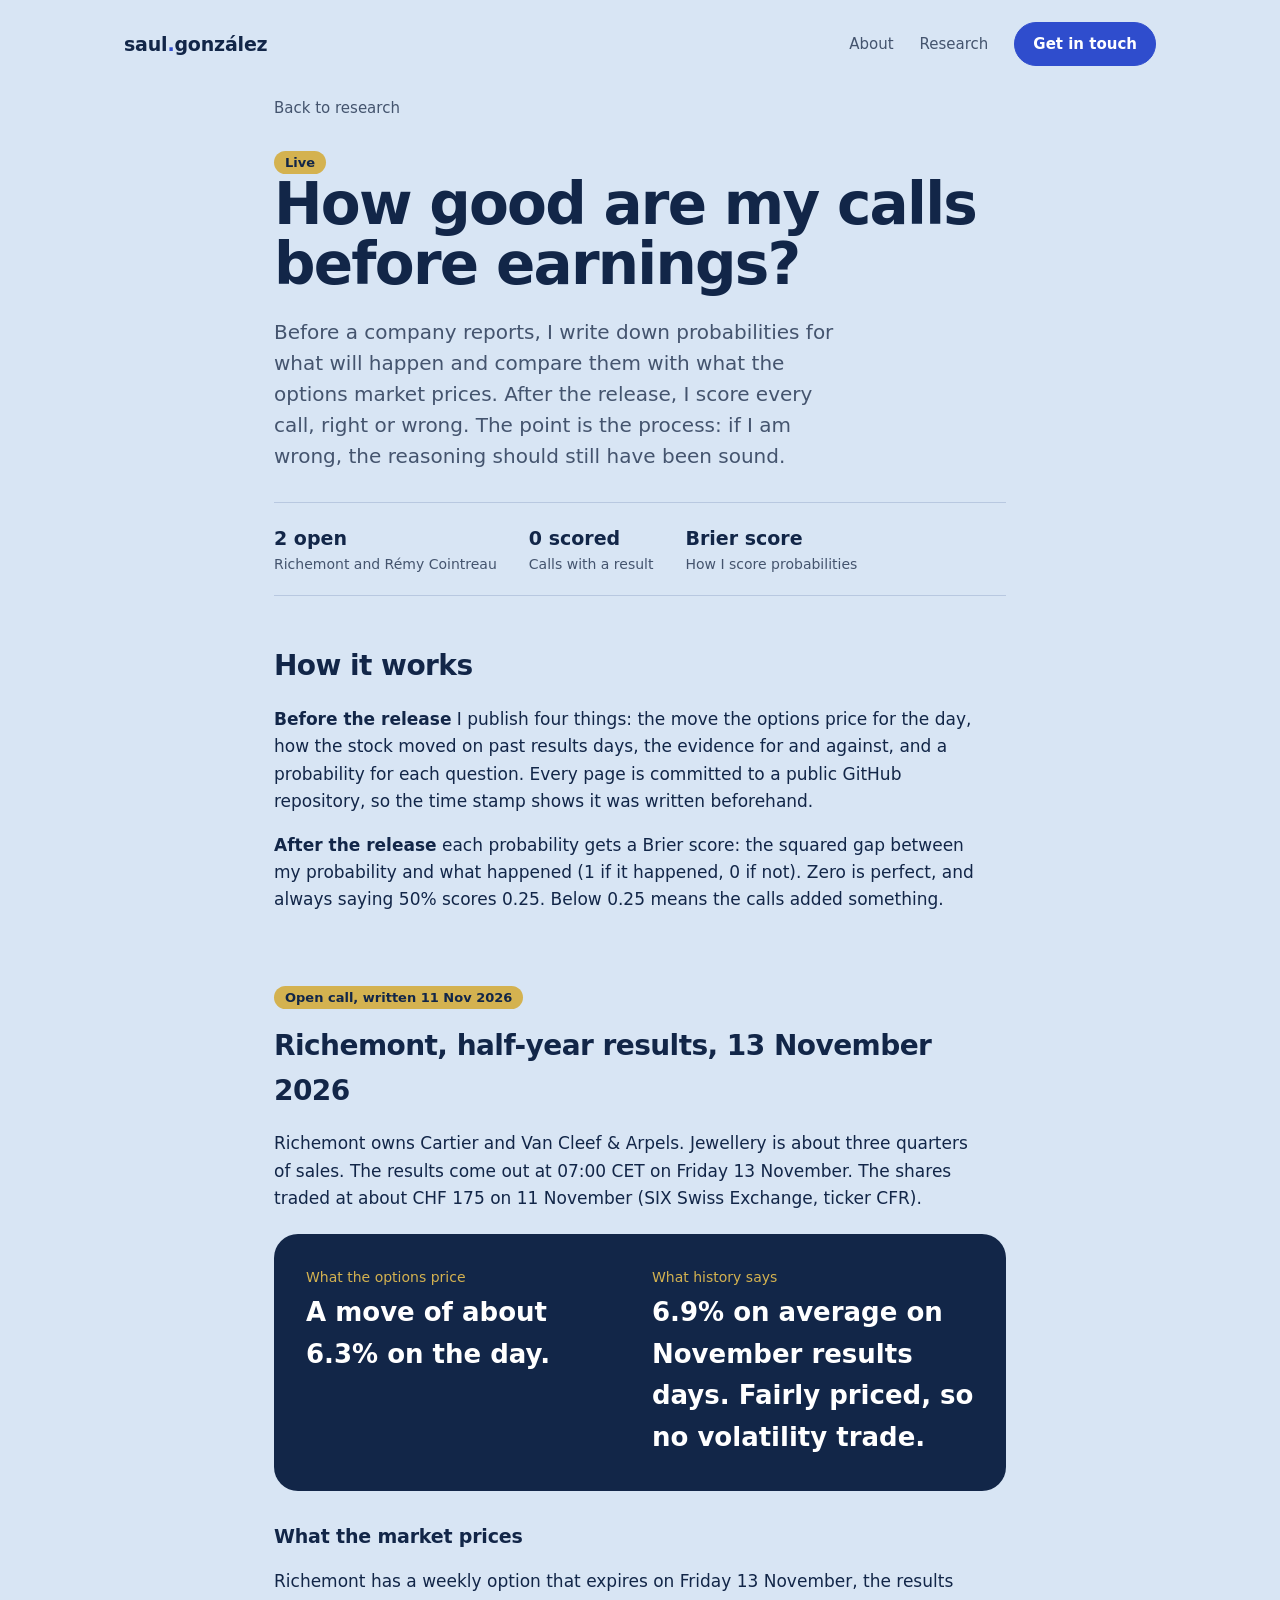
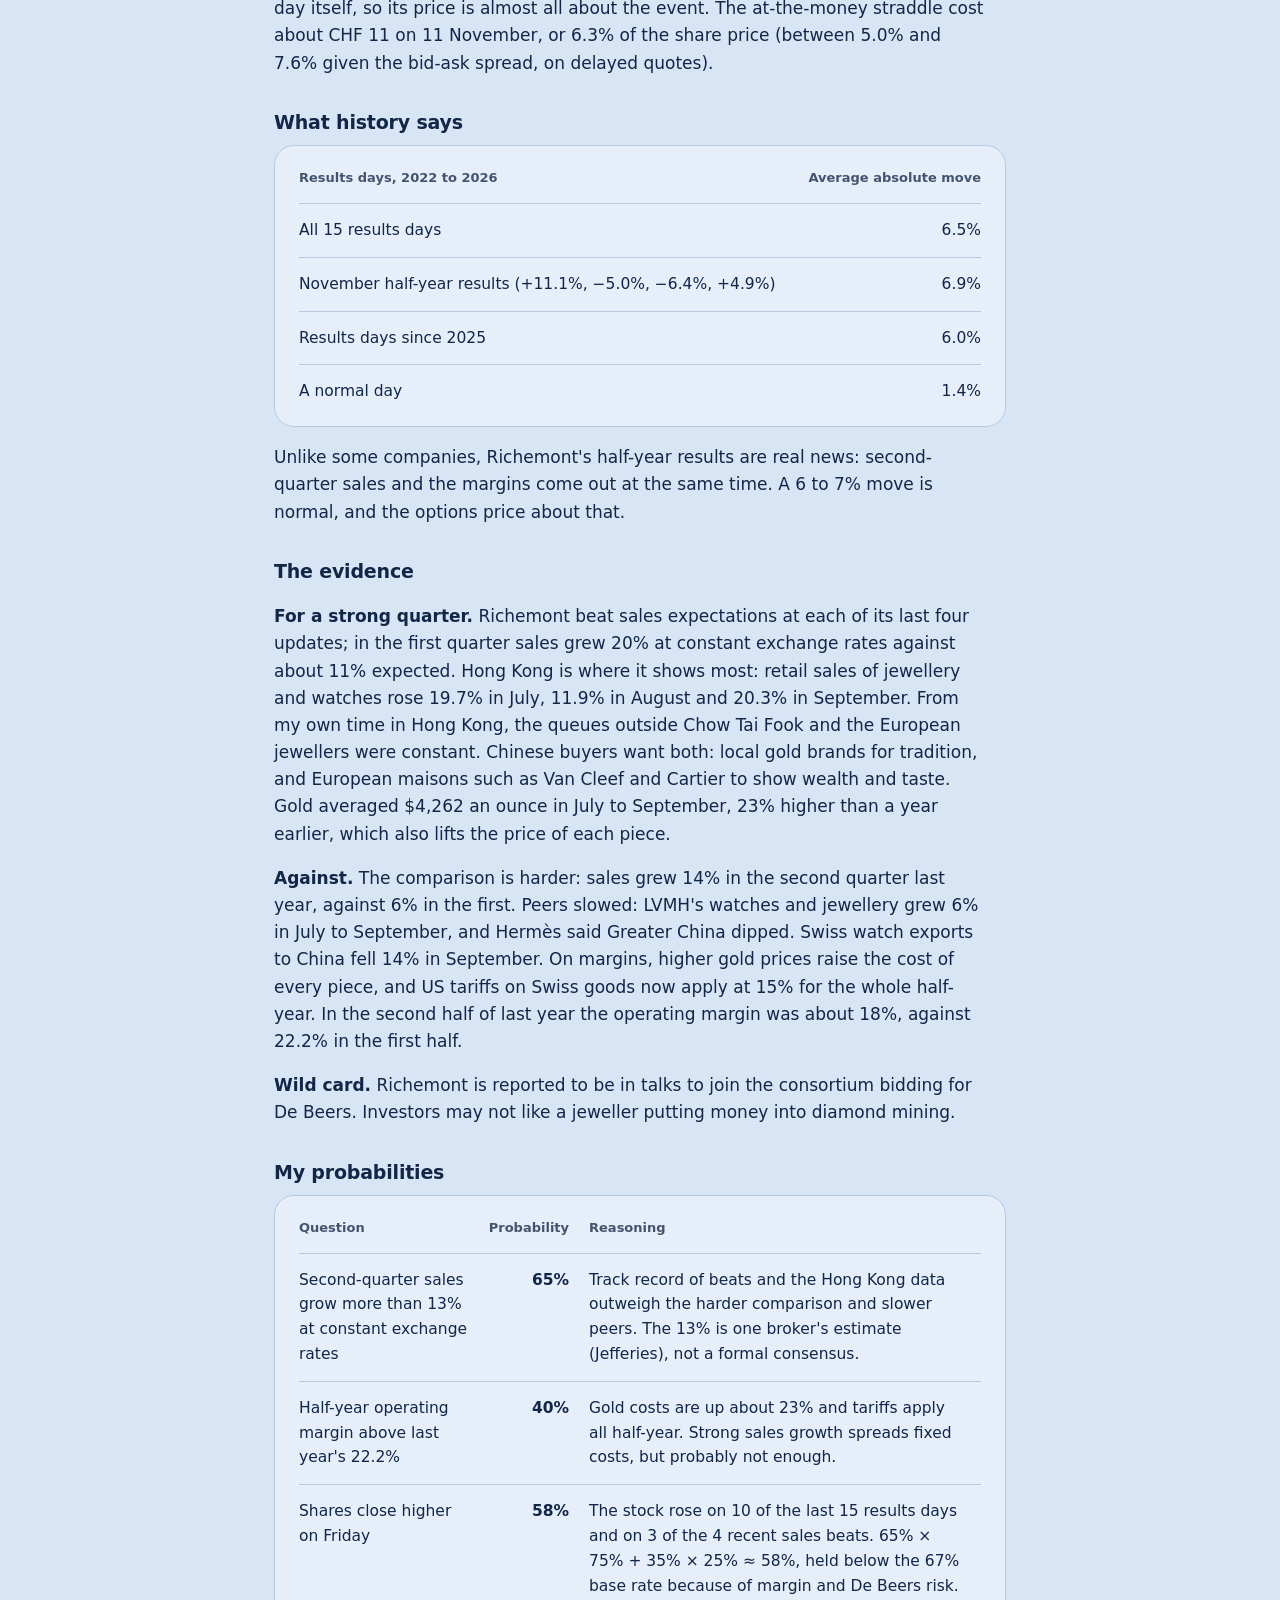
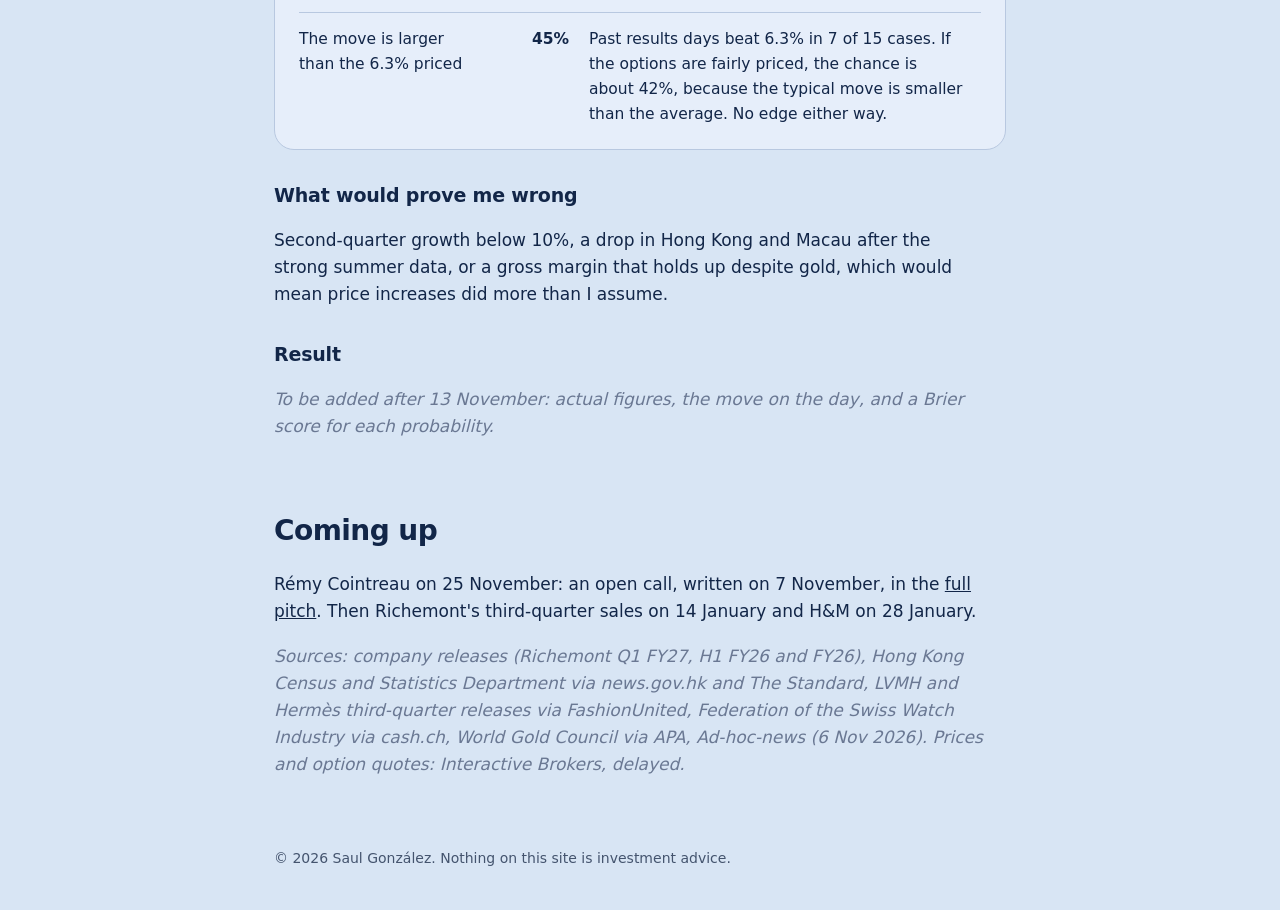
==== projects/event-book.html @ 732673b9 "Draft: event book page with Richemont pre-results call Co-Authored-By: Claude Opus 5.5 <noreply@anth" ====
<!doctype html>
<html lang="en">
<head>
  <meta charset="utf-8">
  <meta name="viewport" content="width=device-width, initial-scale=1">
  <title>Event book | Saul González</title>
  <meta name="description" content="Probabilities written before company results, compared with what the options market priced, and scored after.">
  <link rel="preconnect" href="https://rsms.me/">
  <link rel="stylesheet" href="https://rsms.me/inter/inter.css">
  <link rel="stylesheet" href="../style.css?v=20261111a">
</head>
<body>
<div class="wrap">
  <header class="top">
    <a class="logo" href="../index.html">saul<span>.</span>gonzález</a>
    <nav aria-label="Main">
      <a href="../index.html#journey">About</a>
      <a href="../index.html#research">Research</a>
      <a class="btn" href="../index.html#contact">Get in touch</a>
    </nav>
  </header>
</div>

<main class="wrap narrow">
  <a class="back" href="../index.html#research">Back to research</a>

  <div class="p-head">
    <span class="tag gold">Live</span>
    <h1>How good are my calls before earnings?</h1>
    <p class="lead">Before a company reports, I write down probabilities for what will happen and compare them with what the options market prices. After the release, I score every call, right or wrong. The point is the process: if I am wrong, the reasoning should still have been sound.</p>
  </div>

  <div class="p-meta">
    <div><b>2 open</b>Richemont and Rémy Cointreau</div>
    <div><b>0 scored</b>Calls with a result</div>
    <div><b>Brier score</b>How I score probabilities</div>
  </div>

  <section class="block" aria-labelledby="how-h">
    <h2 id="how-h">How it works</h2>
    <p><b>Before the release</b> I publish four things: the move the options price for the day, how the stock moved on past results days, the evidence for and against, and a probability for each question. Every page is committed to a public GitHub repository, so the time stamp shows it was written beforehand.</p>
    <p><b>After the release</b> each probability gets a Brier score: the squared gap between my probability and what happened (1 if it happened, 0 if not). Zero is perfect, and always saying 50% scores 0.25. Below 0.25 means the calls added something.</p>
  </section>

  <section class="block" aria-labelledby="cfr-h">
    <span class="tag gold">Open call, written 11 Nov 2026</span>
    <h2 id="cfr-h" style="margin-top:14px">Richemont, half-year results, 13 November 2026</h2>
    <p>Richemont owns Cartier and Van Cleef &amp; Arpels. Jewellery is about three quarters of sales. The results come out at 07:00 CET on Friday 13 November. The shares traded at about CHF 175 on 11 November (SIX Swiss Exchange, ticker CFR).</p>

    <div class="answer">
      <div>
        <p class="label">What the options price</p>
        <p class="value">A move of about 6.3% on the day.</p>
      </div>
      <div>
        <p class="label">What history says</p>
        <p class="value">6.9% on average on November results days. Fairly priced, so no volatility trade.</p>
      </div>
    </div>

    <h3 class="sub-h">What the market prices</h3>
    <p>Richemont has a weekly option that expires on Friday 13 November, the results day itself, so its price is almost all about the event. The at-the-money straddle cost about CHF 11 on 11 November, or 6.3% of the share price (between 5.0% and 7.6% given the bid-ask spread, on delayed quotes).</p>

    <h3 class="sub-h">What history says</h3>
    <div class="table-card">
      <table>
        <thead><tr><th>Results days, 2022 to 2026</th><th class="num">Average absolute move</th></tr></thead>
        <tbody>
          <tr><td>All 15 results days</td><td class="num">6.5%</td></tr>
          <tr><td>November half-year results (+11.1%, −5.0%, −6.4%, +4.9%)</td><td class="num">6.9%</td></tr>
          <tr><td>Results days since 2025</td><td class="num">6.0%</td></tr>
          <tr><td>A normal day</td><td class="num">1.4%</td></tr>
        </tbody>
      </table>
    </div>
    <p>Unlike some companies, Richemont's half-year results are real news: second-quarter sales and the margins come out at the same time. A 6 to 7% move is normal, and the options price about that.</p>

    <h3 class="sub-h">The evidence</h3>
    <p><b>For a strong quarter.</b> Richemont beat sales expectations at each of its last four updates; in the first quarter sales grew 20% at constant exchange rates against about 11% expected. Hong Kong is where it shows most: retail sales of jewellery and watches rose 19.7% in July, 11.9% in August and 20.3% in September. From my own time in Hong Kong, the queues outside Chow Tai Fook and the European jewellers were constant. Chinese buyers want both: local gold brands for tradition, and European maisons such as Van Cleef and Cartier to show wealth and taste. Gold averaged $4,262 an ounce in July to September, 23% higher than a year earlier, which also lifts the price of each piece.</p>
    <p><b>Against.</b> The comparison is harder: sales grew 14% in the second quarter last year, against 6% in the first. Peers slowed: LVMH's watches and jewellery grew 6% in July to September, and Hermès said Greater China dipped. Swiss watch exports to China fell 14% in September. On margins, higher gold prices raise the cost of every piece, and US tariffs on Swiss goods now apply at 15% for the whole half-year. In the second half of last year the operating margin was about 18%, against 22.2% in the first half.</p>
    <p><b>Wild card.</b> Richemont is reported to be in talks to join the consortium bidding for De Beers. Investors may not like a jeweller putting money into diamond mining.</p>

    <h3 class="sub-h">My probabilities</h3>
    <div class="table-card">
      <table>
        <thead><tr><th>Question</th><th class="num">Probability</th><th>Reasoning</th></tr></thead>
        <tbody>
          <tr><td>Second-quarter sales grow more than 13% at constant exchange rates</td><td class="num"><b>65%</b></td><td>Track record of beats and the Hong Kong data outweigh the harder comparison and slower peers. The 13% is one broker's estimate (Jefferies), not a formal consensus.</td></tr>
          <tr><td>Half-year operating margin above last year's 22.2%</td><td class="num"><b>40%</b></td><td>Gold costs are up about 23% and tariffs apply all half-year. Strong sales growth spreads fixed costs, but probably not enough.</td></tr>
          <tr><td>Shares close higher on Friday</td><td class="num"><b>58%</b></td><td>The stock rose on 10 of the last 15 results days and on 3 of the 4 recent sales beats. 65% × 75% + 35% × 25% ≈ 58%, held below the 67% base rate because of margin and De Beers risk.</td></tr>
          <tr><td>The move is larger than the 6.3% priced</td><td class="num"><b>45%</b></td><td>Past results days beat 6.3% in 7 of 15 cases. If the options are fairly priced, the chance is about 42%, because the typical move is smaller than the average. No edge either way.</td></tr>
        </tbody>
      </table>
    </div>

    <h3 class="sub-h">What would prove me wrong</h3>
    <p>Second-quarter growth below 10%, a drop in Hong Kong and Macau after the strong summer data, or a gross margin that holds up despite gold, which would mean price increases did more than I assume.</p>

    <h3 class="sub-h">Result</h3>
    <p class="pending">To be added after 13 November: actual figures, the move on the day, and a Brier score for each probability.</p>
  </section>

  <section class="block" aria-labelledby="next-h">
    <h2 id="next-h">Coming up</h2>
    <p>Rémy Cointreau on 25 November: an open call, written on 7 November, in the <a href="remy-cointreau.html">full pitch</a>. Then Richemont's third-quarter sales on 14 January and H&amp;M on 28 January.</p>
    <p class="pending">Sources: company releases (Richemont Q1 FY27, H1 FY26 and FY26), Hong Kong Census and Statistics Department via news.gov.hk and The Standard, LVMH and Hermès third-quarter releases via FashionUnited, Federation of the Swiss Watch Industry via cash.ch, World Gold Council via APA, Ad-hoc-news (6 Nov 2026). Prices and option quotes: Interactive Brokers, delayed.</p>
  </section>

  <footer>© 2026 Saul González. Nothing on this site is investment advice.</footer>
</main>
</body>
</html>
---- style.css ----
/* Saul González: personal research site.
   One stylesheet for every page. Change a colour here and it changes everywhere. */

:root {
  /* Three colours, all taken from the profile photo: the pale wall (background),
     the blue of the blurred banner (main colour) and the navy suit (text, dark blocks).
     Other values are tints of these three. */
  --bg: #d8e5f4;           /* pale blue wall: page background */
  --ink: #122648;          /* navy suit: text and dark blocks */
  --accent: #2f4dcd;       /* banner blue: buttons, journey, tags */
  --accent-dark: #2639a6;  /* accent on hover */
  --accent-soft: #c3d2f2;  /* tint of accent */
  --muted: #44546e;        /* tint of ink for secondary text */
  --line: #b8c8e0;
  --surface: #e6eefa;      /* tint of bg for cards and tables */
  --on-dark: #d3ddf6;      /* text on blue or navy blocks */
  --gold: #d4b250;         /* tie gold: small details only, on dark or blue backgrounds */

  --display: "InterVariable", "Inter Display", "Inter", system-ui, -apple-system, "Segoe UI", sans-serif;
  --body: "InterVariable", "Inter", system-ui, -apple-system, "Segoe UI", sans-serif;
}

* { box-sizing: border-box; }
html { -webkit-text-size-adjust: 100%; scroll-behavior: smooth; }
body { font-optical-sizing: auto; margin: 0; background: var(--bg); color: var(--ink); font-family: var(--body); font-size: 17px; line-height: 1.6; }
a { color: inherit; }
a:focus-visible, .btn:focus-visible { outline: 2px solid var(--accent); outline-offset: 3px; }
img { max-width: 100%; display: block; }

.wrap { max-width: 1080px; margin: 0 auto; padding: 0 24px; }
.narrow { max-width: 780px; }

/* Header */
.top { display: flex; justify-content: space-between; align-items: center; padding: 22px 0; gap: 16px; }
.logo { font-family: var(--display); font-weight: 700; font-size: 19px; text-decoration: none; letter-spacing: -.01em; }
.logo span { color: var(--accent); }
nav { display: flex; gap: 26px; align-items: center; font-size: 15px; }
nav a { text-decoration: none; color: var(--muted); }
nav a:hover { color: var(--accent); }

/* Buttons */
.btn { display: inline-block; background: var(--accent); color: #fff; text-decoration: none; font-weight: 600; font-size: 15px; padding: 11px 20px; border-radius: 999px; border: 1.5px solid var(--accent); }
.btn:hover { background: var(--accent-dark); border-color: var(--accent-dark); }
.btn.ghost { background: transparent; color: var(--ink); border-color: var(--ink); }
.btn.ghost:hover { background: var(--ink); color: #fff; }
nav .btn { color: #fff; padding: 9px 18px; }
nav .btn:hover { color: #fff; }

/* Home: hero */
.hero { display: grid; grid-template-columns: 1.25fr .9fr; gap: 56px; align-items: center; padding: 56px 0 80px; }
.hero h1 { font-family: var(--display); font-weight: 800; font-size: clamp(46px, 7vw, 84px); line-height: .98; letter-spacing: -.035em; margin: 0 0 26px; }
.lead { font-size: 20px; line-height: 1.55; color: var(--muted); margin: 0 0 14px; max-width: 34ch; }
.lead strong { color: var(--ink); font-weight: 600; }
.actions { display: flex; gap: 12px; margin-top: 30px; flex-wrap: wrap; }
.photo { position: relative; border-radius: 28px; overflow: hidden; aspect-ratio: 4 / 5; background: var(--accent-soft); }
.photo img { width: 100%; height: 100%; object-fit: cover; }
.badge { position: absolute; left: 18px; bottom: 18px; background: var(--surface); border-radius: 16px; padding: 12px 16px 12px 14px; border-left: 3px solid var(--gold); font-size: 14px; line-height: 1.35; box-shadow: 0 8px 24px rgba(18, 38, 72, .16); }
.badge b { display: block; font-size: 15px; }

/* Home: journey */
.journey { background: var(--accent); color: #fff; border-radius: 32px; padding: 56px 48px; margin-bottom: 96px; }
.journey h2 { font-family: var(--display); font-weight: 700; font-size: 36px; letter-spacing: -.02em; margin: 0 0 8px; }
.journey .sub { color: var(--on-dark); margin: 0 0 40px; max-width: 52ch; }
.stops { list-style: none; margin: 0; padding: 0; display: grid; grid-template-columns: repeat(5, 1fr); gap: 18px; position: relative; }
.stops::before { content: ""; position: absolute; top: 13px; left: 6px; right: 6px; height: 2px; background: rgba(255, 255, 255, .28); }
.stops li { position: relative; padding-top: 42px; }
.stops li::before { content: ""; position: absolute; top: 6px; left: 0; width: 16px; height: 16px; border-radius: 50%; background: var(--gold); box-shadow: 0 0 0 5px var(--accent); }
.stops li.now::before { background: #fff; }
.stops .place { font-family: var(--display); font-weight: 700; font-size: 20px; line-height: 1.2; }
.stops .when { font-size: 13px; color: var(--on-dark); margin: 2px 0 8px; }
.stops p { margin: 0; font-size: 15px; color: #eef3fc; line-height: 1.5; }

/* Home: research */
.head { display: flex; justify-content: space-between; align-items: end; gap: 24px; margin-bottom: 28px; flex-wrap: wrap; }
.head h2 { font-family: var(--display); font-weight: 700; font-size: 40px; letter-spacing: -.025em; margin: 0; }
.head p { margin: 0; color: var(--muted); max-width: 44ch; }
.grid { display: grid; grid-template-columns: 1.3fr 1fr; gap: 20px; margin-bottom: 96px; }
.card { background: var(--surface); border: 1px solid var(--line); border-radius: 24px; padding: 30px; display: flex; flex-direction: column; text-decoration: none; transition: border-color .15s; }
a.card:hover { border-color: var(--accent); }
.card.feature { grid-row: span 2; background: var(--ink); color: #fff; border: 0; }
.tag { align-self: flex-start; font-size: 13px; font-weight: 600; padding: 4px 11px; border-radius: 999px; background: var(--accent-soft); color: var(--accent); margin-bottom: 18px; }
.card.feature .tag { background: var(--gold); color: var(--ink); }
.tag.gold { background: var(--gold); color: var(--ink); }
.card h3 { font-family: var(--display); font-weight: 700; font-size: 23px; line-height: 1.2; letter-spacing: -.015em; margin: 0 0 10px; }
.card.feature h3 { font-size: 34px; letter-spacing: -.025em; }
.card p { margin: 0; color: var(--muted); font-size: 15.5px; }
.card.feature p { color: var(--on-dark); font-size: 17px; max-width: 40ch; }
.card .more { margin-top: auto; padding-top: 26px; font-weight: 600; font-size: 15px; color: var(--accent); }
.card.feature .more { color: var(--gold); }
.facts { display: flex; gap: 28px; margin-top: 28px; flex-wrap: wrap; }
.facts div { font-size: 14px; color: var(--on-dark); }
.facts b { display: block; font-family: var(--display); font-size: 22px; color: #fff; }

/* Home: contact */
.contact { display: grid; grid-template-columns: 1.2fr 1fr; gap: 40px; align-items: center; border-top: 1px solid var(--line); padding: 72px 0 88px; }
.contact h2 { font-family: var(--display); font-weight: 800; font-size: 48px; line-height: 1.02; letter-spacing: -.03em; margin: 0; }
.contact p { color: var(--muted); margin: 0 0 22px; }
.links { display: flex; gap: 12px; flex-wrap: wrap; }
footer { color: var(--muted); font-size: 14px; padding: 0 0 40px; }

/* Project pages */
.back { display: inline-block; margin: 8px 0 28px; font-size: 15px; color: var(--muted); text-decoration: none; }
.back:hover { color: var(--accent); }
.p-head h1 { font-family: var(--display); font-weight: 800; font-size: clamp(36px, 5.5vw, 58px); line-height: 1.03; letter-spacing: -.03em; margin: 0 0 22px; }
.p-head .lead { max-width: 46ch; }
.p-meta { display: flex; gap: 32px; flex-wrap: wrap; margin: 30px 0 48px; padding: 20px 0; border-top: 1px solid var(--line); border-bottom: 1px solid var(--line); }
.p-meta div { font-size: 14px; color: var(--muted); }
.p-meta b { display: block; font-family: var(--display); font-size: 19px; color: var(--ink); }

.answer { background: var(--ink); color: #fff; border-radius: 24px; padding: 32px; margin-bottom: 56px; display: grid; grid-template-columns: 1fr 1fr; gap: 24px; }
.answer .label { font-size: 14px; color: var(--gold); margin: 0 0 4px; }
.answer .value { font-family: var(--display); font-weight: 700; font-size: 26px; margin: 0; }
.answer .value.pending { color: var(--on-dark); font-weight: 500; font-size: 18px; font-style: italic; }

.block { padding: 0 0 52px; }
.block h2 { font-family: var(--display); font-weight: 700; font-size: 28px; letter-spacing: -.02em; margin: 0 0 12px; }
.block p, .block li { max-width: 66ch; }
.sub-h { font-family: var(--display); font-weight: 700; font-size: 19px; letter-spacing: -.01em; margin: 30px 0 8px; }
.block .answer { margin: 22px 0 8px; }
.pending { color: #6a7893; font-style: italic; }

.table-card { background: var(--surface); border: 1px solid var(--line); border-radius: 20px; padding: 8px 24px; overflow-x: auto; }
table { border-collapse: collapse; width: 100%; font-size: 15.5px; font-variant-numeric: tabular-nums; }
th, td { text-align: left; padding: 14px 16px 14px 0; border-bottom: 1px solid var(--line); vertical-align: top; }
tr:last-child td { border-bottom: 0; }
th { font-size: 13px; font-weight: 600; color: var(--muted); }
.num { text-align: right; padding-right: 0; }
.scen { font-weight: 700; }
.scen.bull { color: var(--accent); }
.scen.bear { color: var(--muted); }

.files { display: flex; gap: 12px; flex-wrap: wrap; }

/* Mobile */
@media (max-width: 860px) {
  .hero { grid-template-columns: 1fr; gap: 36px; padding-top: 28px; }
  .photo { max-width: 420px; }
  .journey { padding: 40px 24px; border-radius: 24px; }
  .stops { grid-template-columns: 1fr; gap: 26px; }
  .stops::before { top: 6px; bottom: 6px; left: 7px; right: auto; width: 2px; height: auto; }
  .stops li { padding: 0 0 0 38px; }
  .stops li::before { top: 4px; }
  .grid { grid-template-columns: 1fr; }
  .card.feature { grid-row: auto; }
  .contact { grid-template-columns: 1fr; }
  .contact h2 { font-size: 40px; }
  nav a:not(.btn) { display: none; }
  .answer { grid-template-columns: 1fr; }
}

@media (prefers-reduced-motion: reduce) {
  html { scroll-behavior: auto; }
  .card { transition: none; }
}

.num:not(:last-child) { padding-right: 20px; }
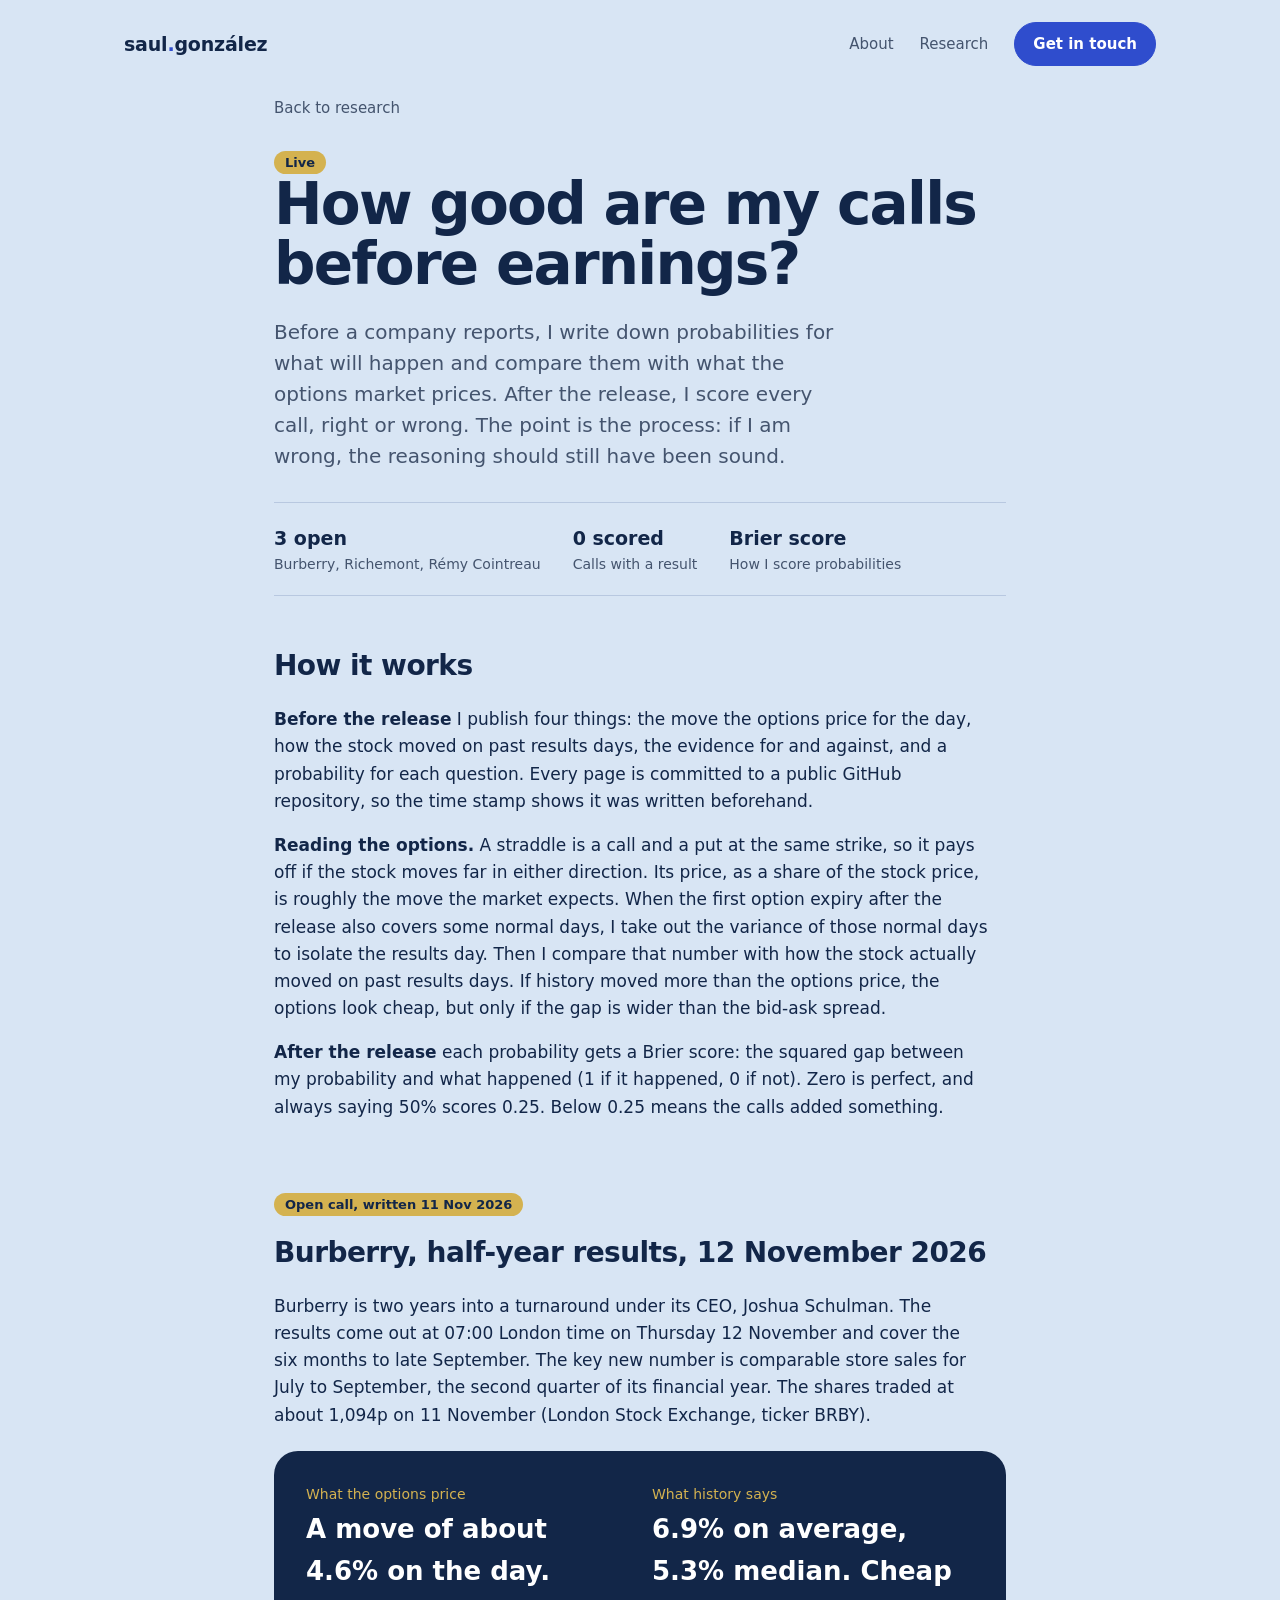
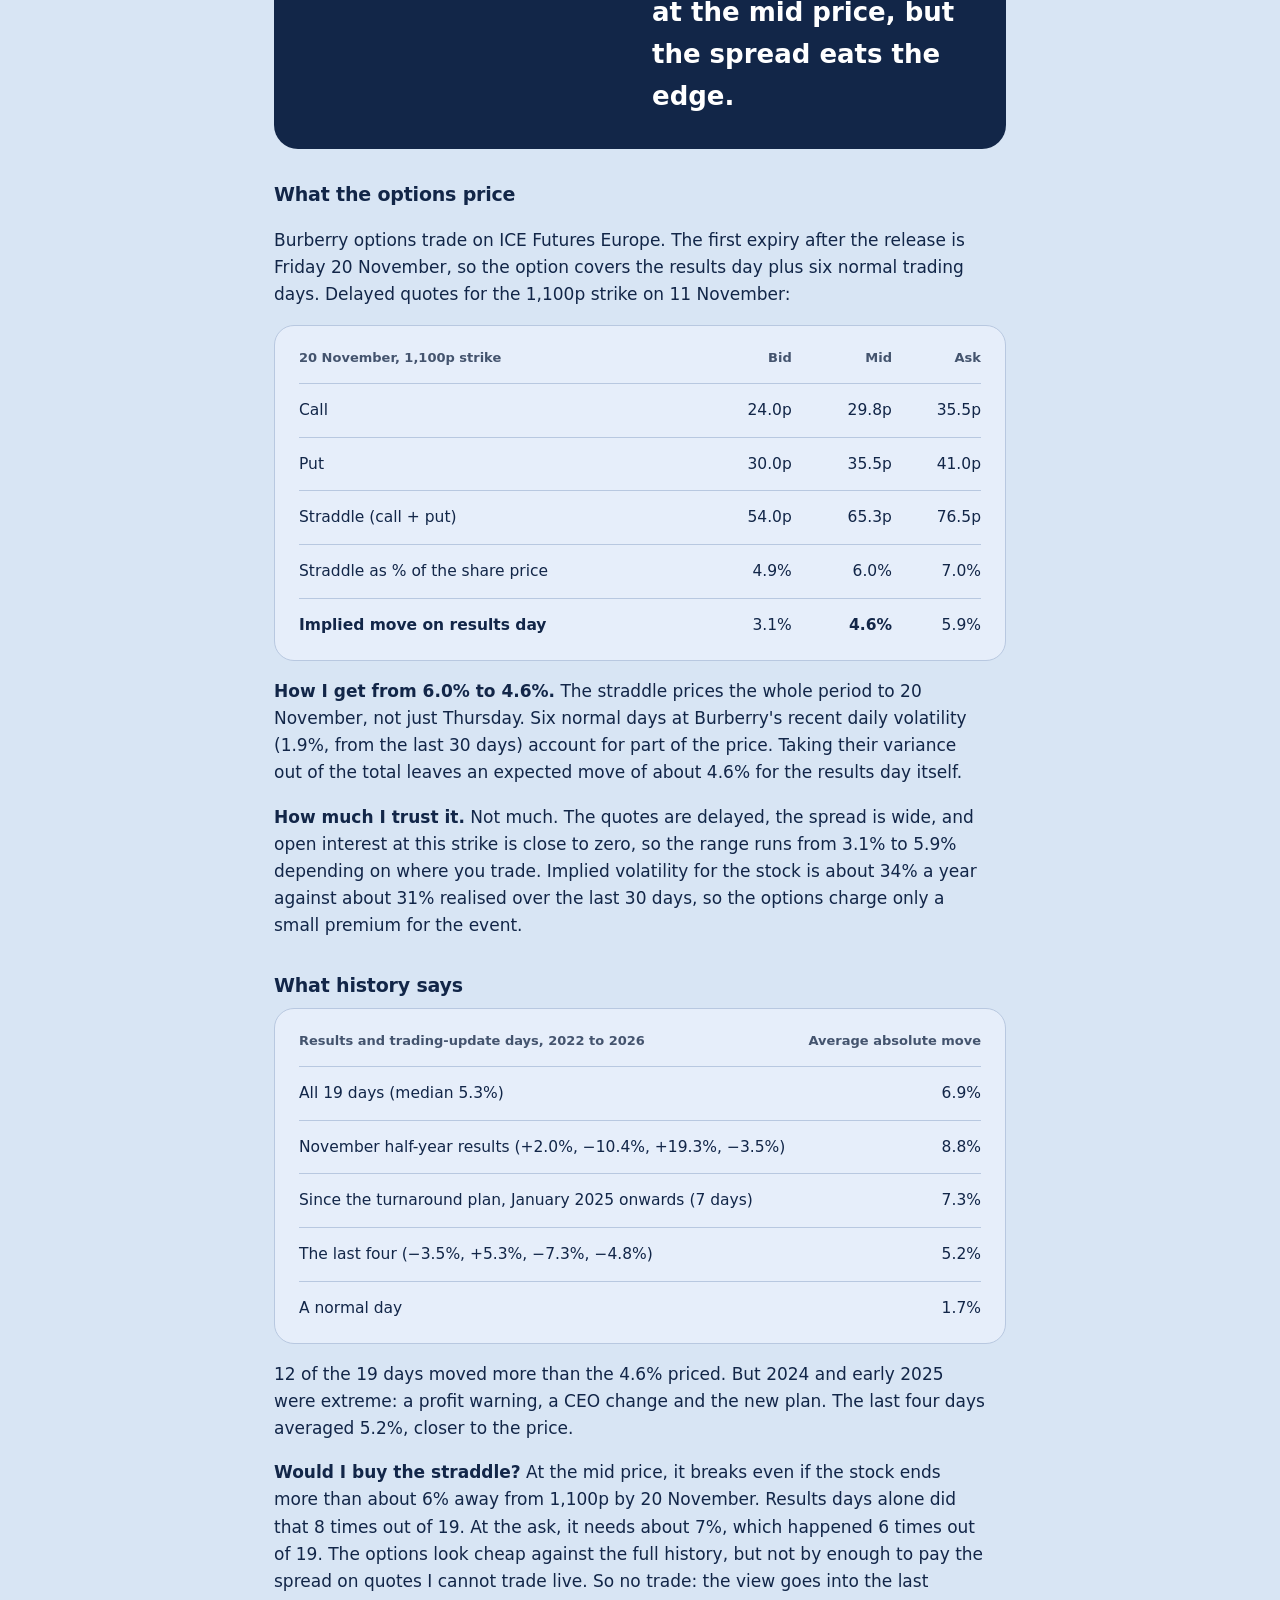
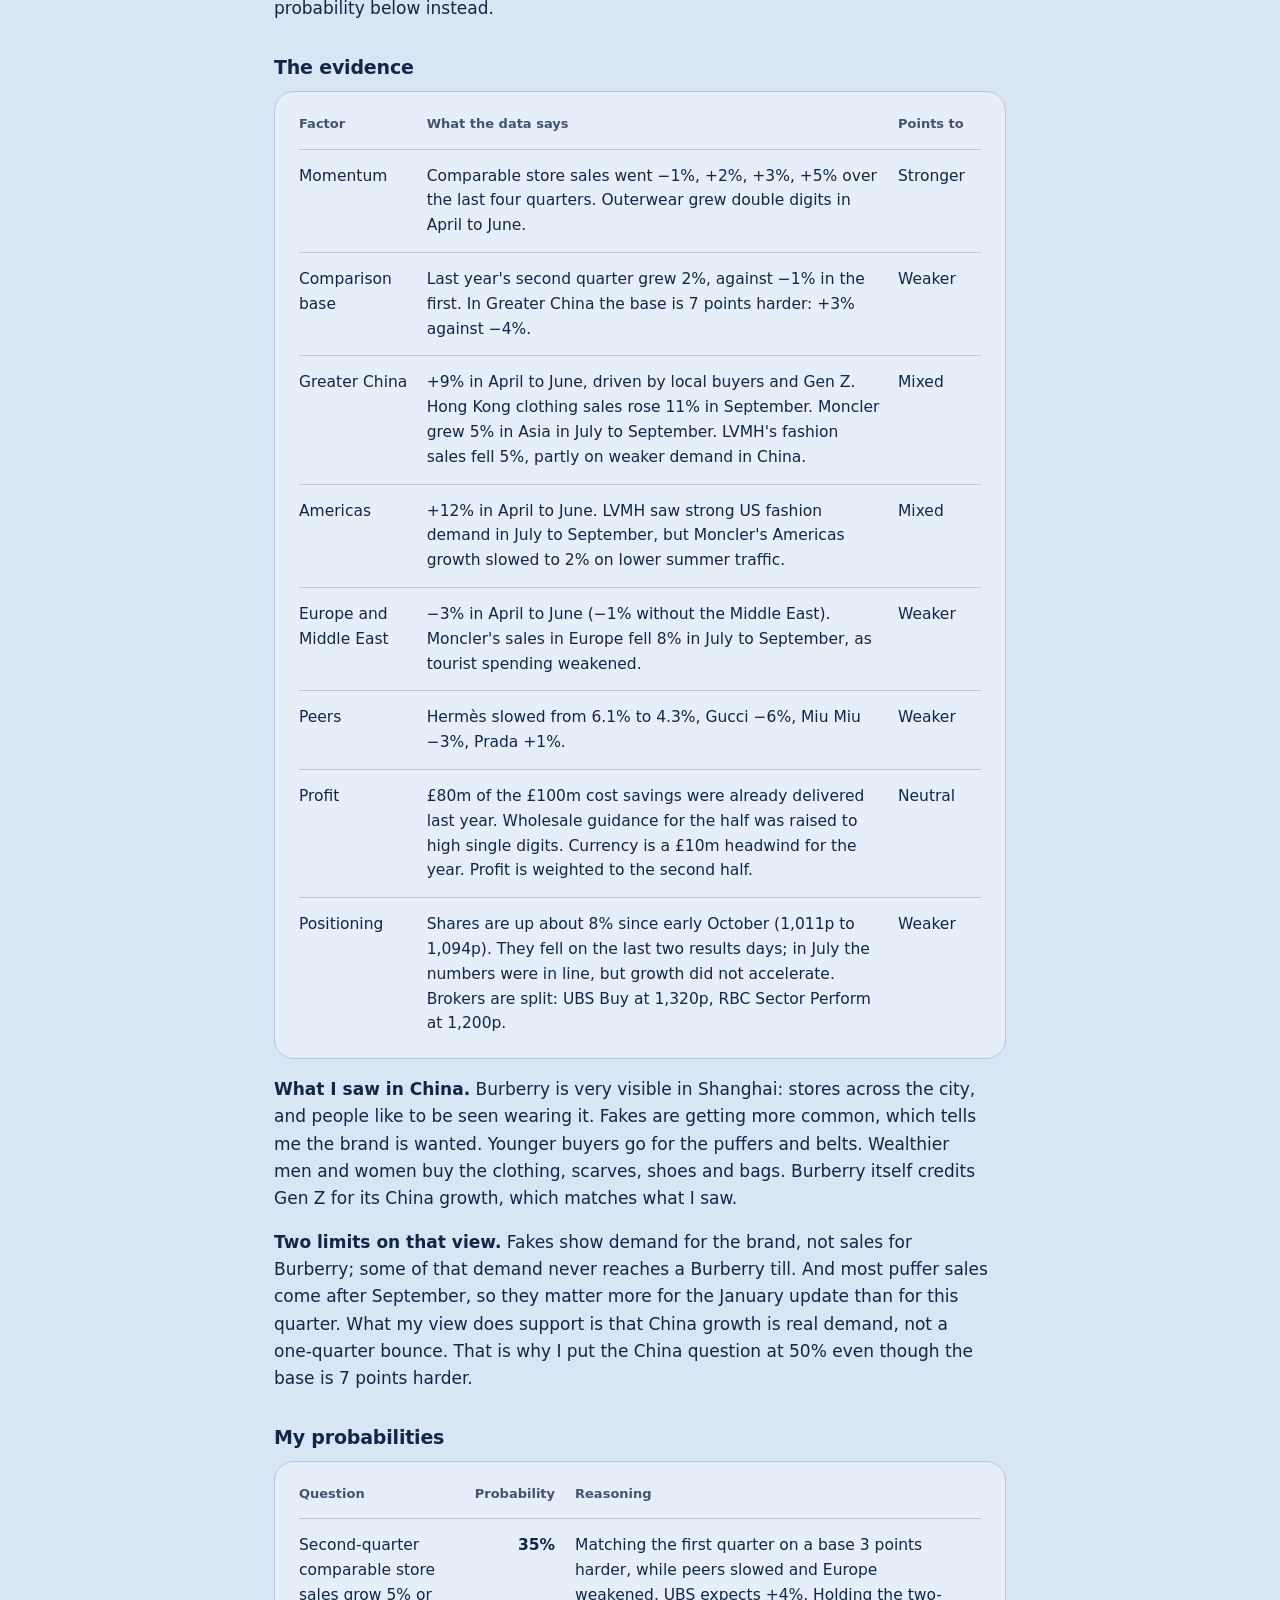
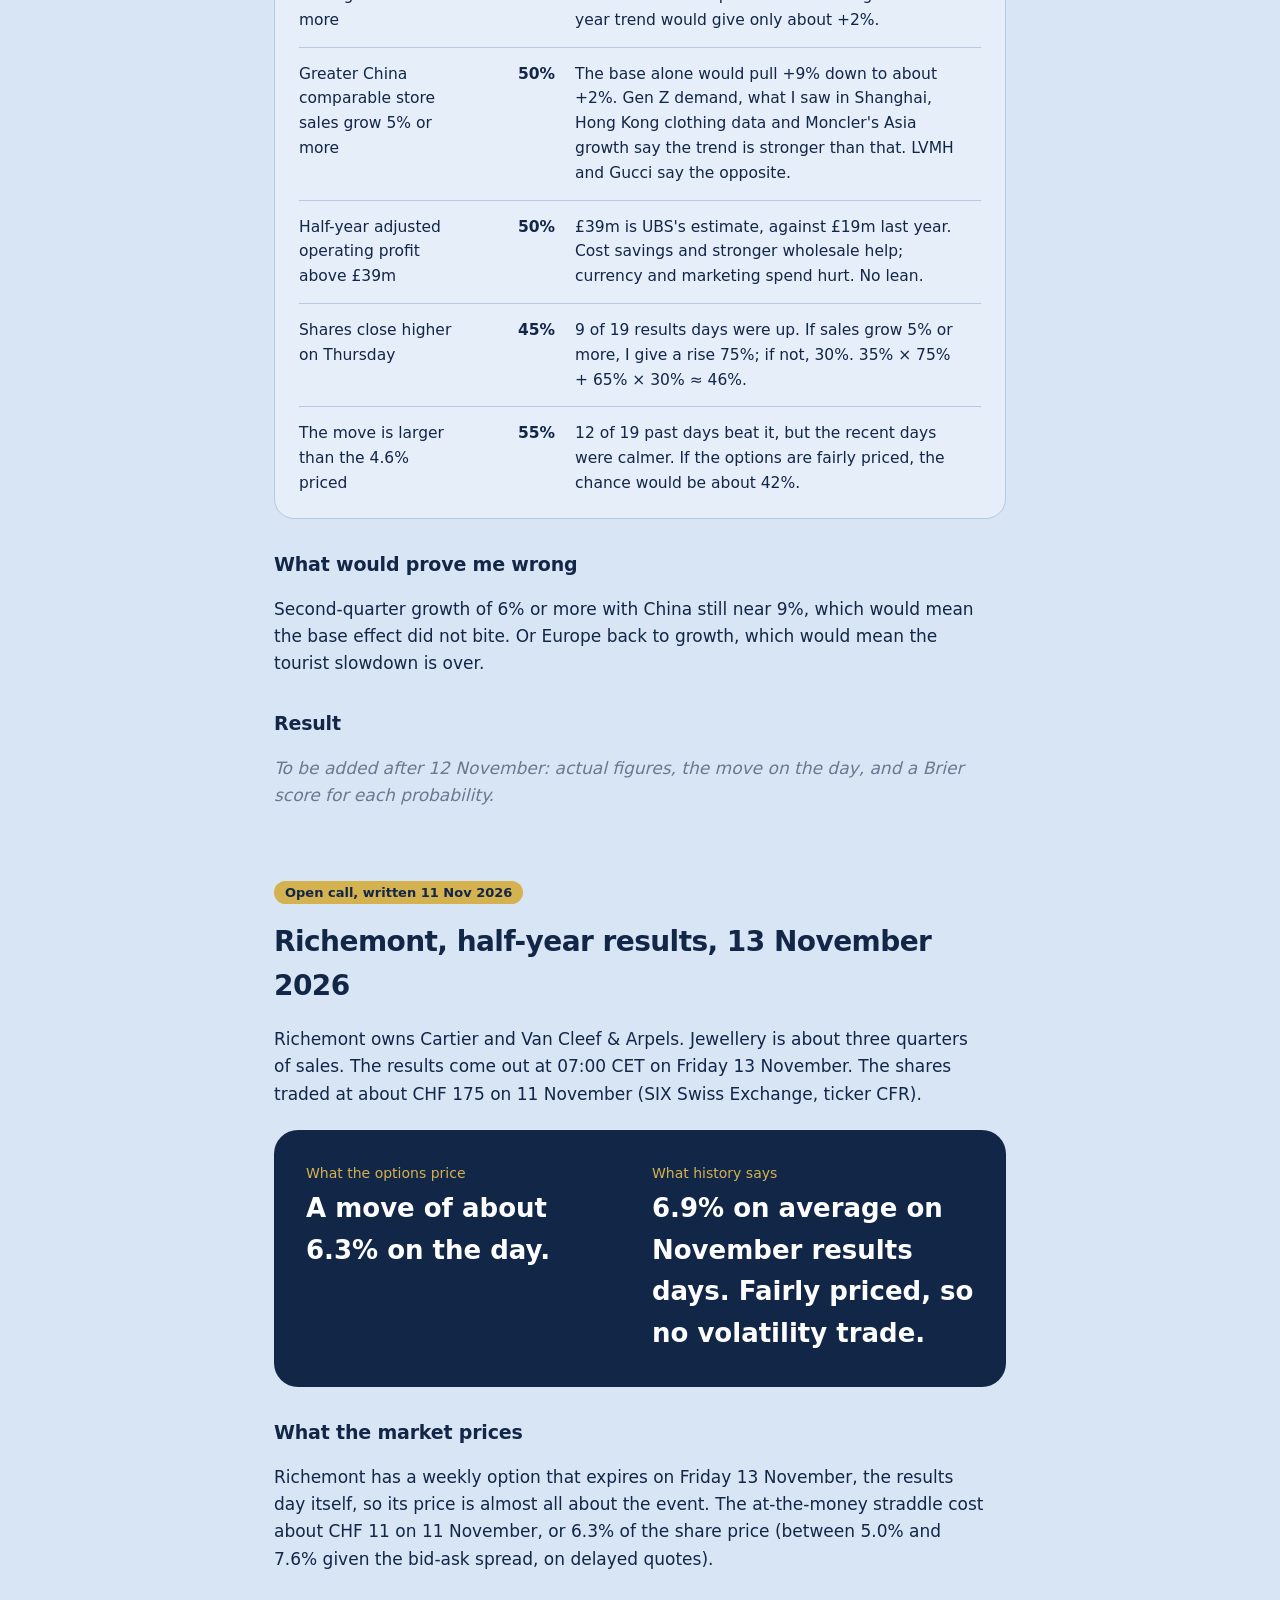
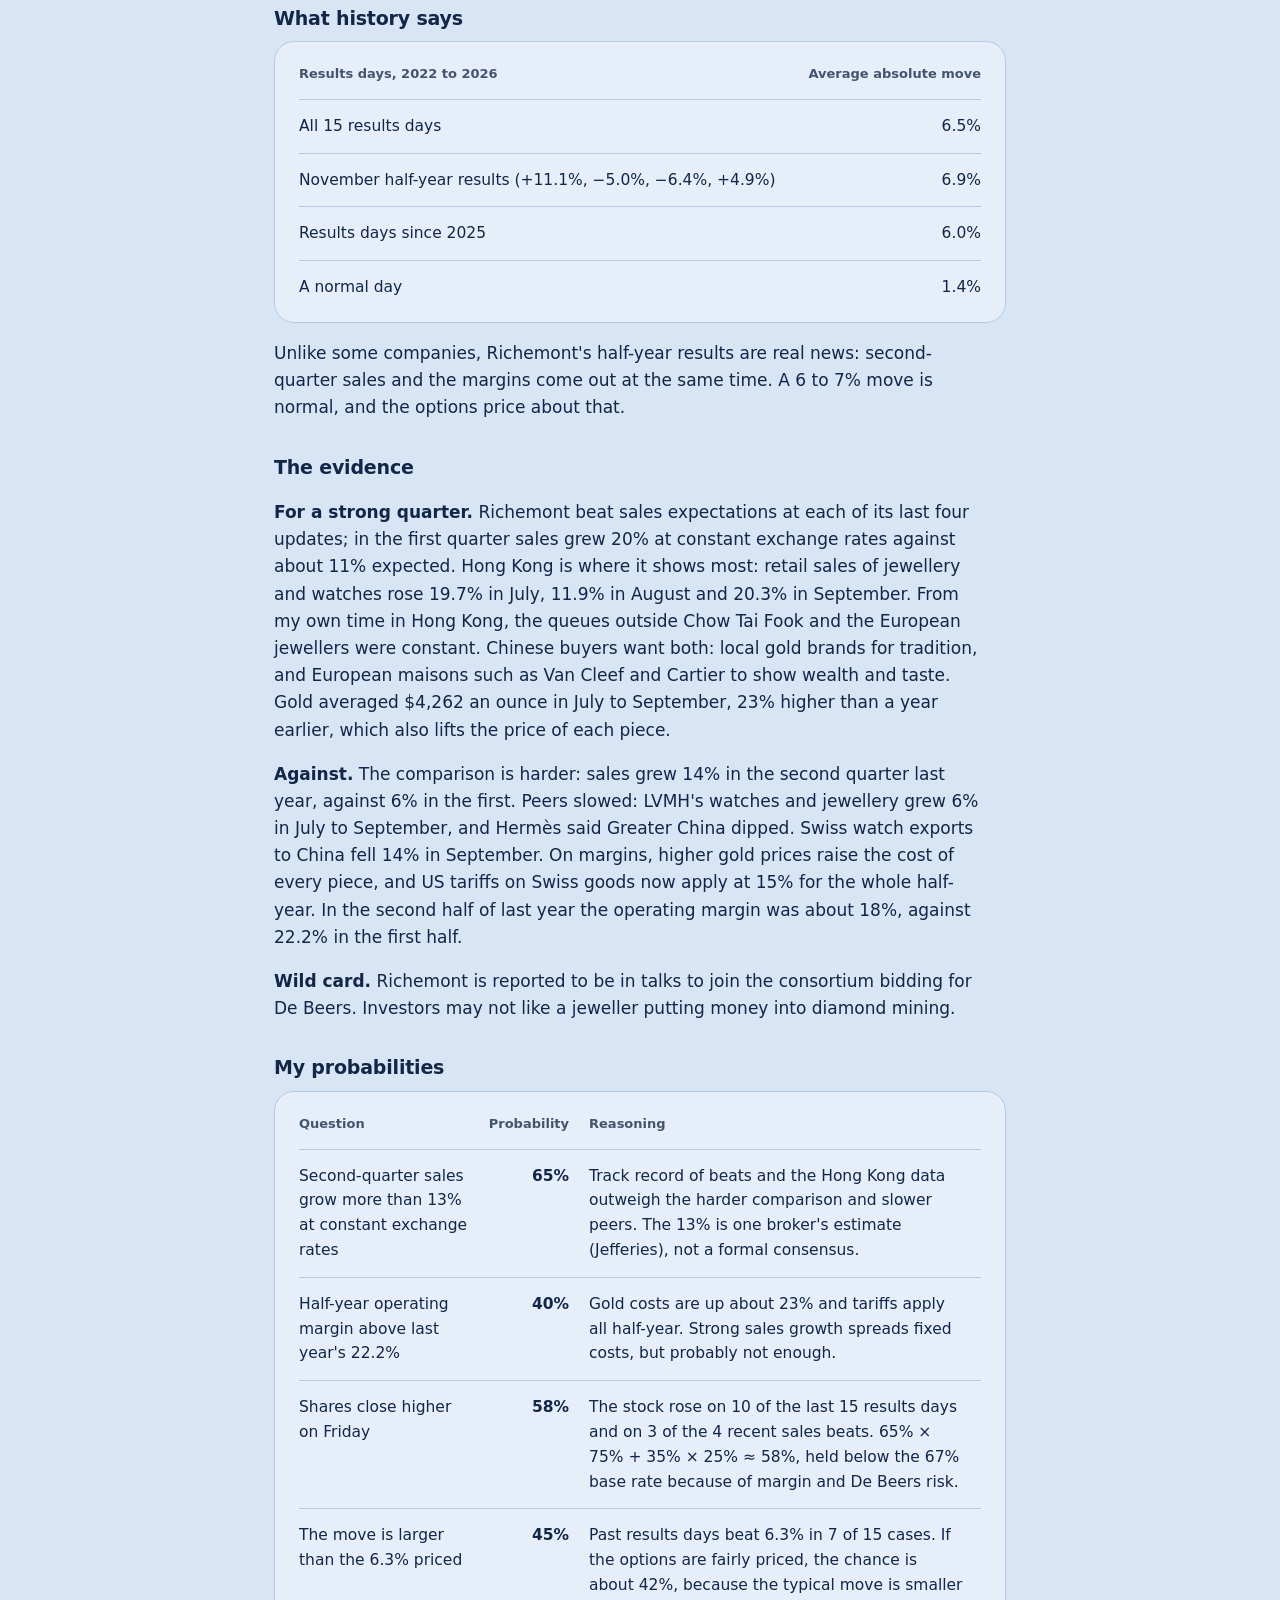
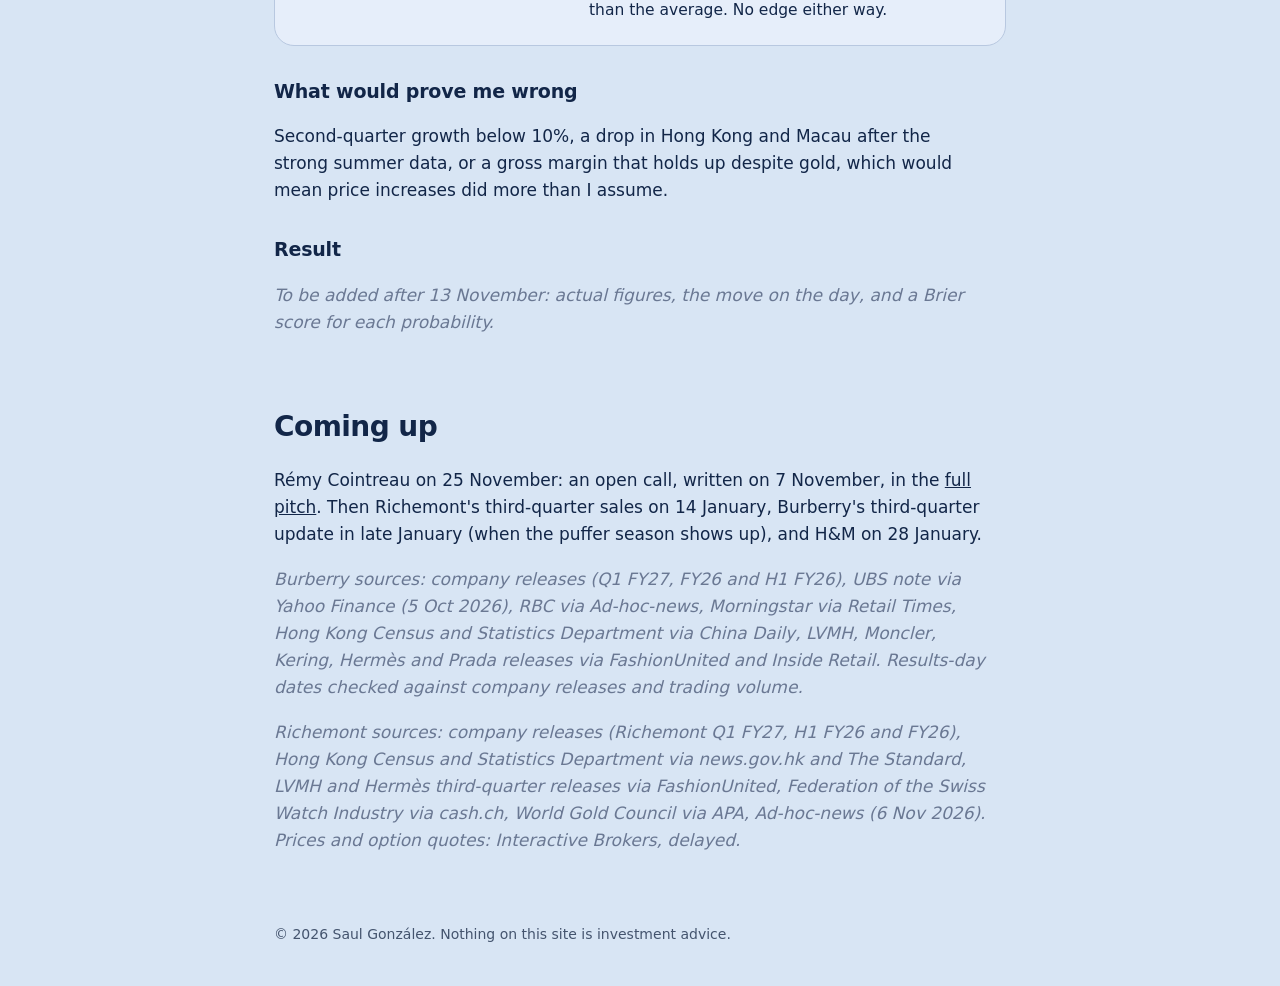
==== commit ce9af440: "Draft: Burberry pre-results call and options method in the event book Co-Authored-By: Claude Opus 5." ====
--- a/projects/event-book.html
+++ b/projects/event-book.html
@@ -31,7 +31,7 @@
   </div>
 
   <div class="p-meta">
-    <div><b>2 open</b>Richemont and Rémy Cointreau</div>
+    <div><b>3 open</b>Burberry, Richemont, Rémy Cointreau</div>
     <div><b>0 scored</b>Calls with a result</div>
     <div><b>Brier score</b>How I score probabilities</div>
   </div>
@@ -39,7 +39,97 @@
   <section class="block" aria-labelledby="how-h">
     <h2 id="how-h">How it works</h2>
     <p><b>Before the release</b> I publish four things: the move the options price for the day, how the stock moved on past results days, the evidence for and against, and a probability for each question. Every page is committed to a public GitHub repository, so the time stamp shows it was written beforehand.</p>
+    <p><b>Reading the options.</b> A straddle is a call and a put at the same strike, so it pays off if the stock moves far in either direction. Its price, as a share of the stock price, is roughly the move the market expects. When the first option expiry after the release also covers some normal days, I take out the variance of those normal days to isolate the results day. Then I compare that number with how the stock actually moved on past results days. If history moved more than the options price, the options look cheap, but only if the gap is wider than the bid-ask spread.</p>
     <p><b>After the release</b> each probability gets a Brier score: the squared gap between my probability and what happened (1 if it happened, 0 if not). Zero is perfect, and always saying 50% scores 0.25. Below 0.25 means the calls added something.</p>
+  </section>
+
+  <section class="block" aria-labelledby="brby-h">
+    <span class="tag gold">Open call, written 11 Nov 2026</span>
+    <h2 id="brby-h" style="margin-top:14px">Burberry, half-year results, 12 November 2026</h2>
+    <p>Burberry is two years into a turnaround under its CEO, Joshua Schulman. The results come out at 07:00 London time on Thursday 12 November and cover the six months to late September. The key new number is comparable store sales for July to September, the second quarter of its financial year. The shares traded at about 1,094p on 11 November (London Stock Exchange, ticker BRBY).</p>
+
+    <div class="answer">
+      <div>
+        <p class="label">What the options price</p>
+        <p class="value">A move of about 4.6% on the day.</p>
+      </div>
+      <div>
+        <p class="label">What history says</p>
+        <p class="value">6.9% on average, 5.3% median. Cheap at the mid price, but the spread eats the edge.</p>
+      </div>
+    </div>
+
+    <h3 class="sub-h">What the options price</h3>
+    <p>Burberry options trade on ICE Futures Europe. The first expiry after the release is Friday 20 November, so the option covers the results day plus six normal trading days. Delayed quotes for the 1,100p strike on 11 November:</p>
+    <div class="table-card">
+      <table>
+        <thead><tr><th>20 November, 1,100p strike</th><th class="num">Bid</th><th class="num">Mid</th><th class="num">Ask</th></tr></thead>
+        <tbody>
+          <tr><td>Call</td><td class="num">24.0p</td><td class="num">29.8p</td><td class="num">35.5p</td></tr>
+          <tr><td>Put</td><td class="num">30.0p</td><td class="num">35.5p</td><td class="num">41.0p</td></tr>
+          <tr><td>Straddle (call + put)</td><td class="num">54.0p</td><td class="num">65.3p</td><td class="num">76.5p</td></tr>
+          <tr><td>Straddle as % of the share price</td><td class="num">4.9%</td><td class="num">6.0%</td><td class="num">7.0%</td></tr>
+          <tr><td><b>Implied move on results day</b></td><td class="num">3.1%</td><td class="num"><b>4.6%</b></td><td class="num">5.9%</td></tr>
+        </tbody>
+      </table>
+    </div>
+    <p><b>How I get from 6.0% to 4.6%.</b> The straddle prices the whole period to 20 November, not just Thursday. Six normal days at Burberry's recent daily volatility (1.9%, from the last 30 days) account for part of the price. Taking their variance out of the total leaves an expected move of about 4.6% for the results day itself.</p>
+    <p><b>How much I trust it.</b> Not much. The quotes are delayed, the spread is wide, and open interest at this strike is close to zero, so the range runs from 3.1% to 5.9% depending on where you trade. Implied volatility for the stock is about 34% a year against about 31% realised over the last 30 days, so the options charge only a small premium for the event.</p>
+
+    <h3 class="sub-h">What history says</h3>
+    <div class="table-card">
+      <table>
+        <thead><tr><th>Results and trading-update days, 2022 to 2026</th><th class="num">Average absolute move</th></tr></thead>
+        <tbody>
+          <tr><td>All 19 days (median 5.3%)</td><td class="num">6.9%</td></tr>
+          <tr><td>November half-year results (+2.0%, −10.4%, +19.3%, −3.5%)</td><td class="num">8.8%</td></tr>
+          <tr><td>Since the turnaround plan, January 2025 onwards (7 days)</td><td class="num">7.3%</td></tr>
+          <tr><td>The last four (−3.5%, +5.3%, −7.3%, −4.8%)</td><td class="num">5.2%</td></tr>
+          <tr><td>A normal day</td><td class="num">1.7%</td></tr>
+        </tbody>
+      </table>
+    </div>
+    <p>12 of the 19 days moved more than the 4.6% priced. But 2024 and early 2025 were extreme: a profit warning, a CEO change and the new plan. The last four days averaged 5.2%, closer to the price.</p>
+    <p><b>Would I buy the straddle?</b> At the mid price, it breaks even if the stock ends more than about 6% away from 1,100p by 20 November. Results days alone did that 8 times out of 19. At the ask, it needs about 7%, which happened 6 times out of 19. The options look cheap against the full history, but not by enough to pay the spread on quotes I cannot trade live. So no trade: the view goes into the last probability below instead.</p>
+
+    <h3 class="sub-h">The evidence</h3>
+    <div class="table-card">
+      <table>
+        <thead><tr><th>Factor</th><th>What the data says</th><th>Points to</th></tr></thead>
+        <tbody>
+          <tr><td>Momentum</td><td>Comparable store sales went −1%, +2%, +3%, +5% over the last four quarters. Outerwear grew double digits in April to June.</td><td>Stronger</td></tr>
+          <tr><td>Comparison base</td><td>Last year's second quarter grew 2%, against −1% in the first. In Greater China the base is 7 points harder: +3% against −4%.</td><td>Weaker</td></tr>
+          <tr><td>Greater China</td><td>+9% in April to June, driven by local buyers and Gen Z. Hong Kong clothing sales rose 11% in September. Moncler grew 5% in Asia in July to September. LVMH's fashion sales fell 5%, partly on weaker demand in China.</td><td>Mixed</td></tr>
+          <tr><td>Americas</td><td>+12% in April to June. LVMH saw strong US fashion demand in July to September, but Moncler's Americas growth slowed to 2% on lower summer traffic.</td><td>Mixed</td></tr>
+          <tr><td>Europe and Middle East</td><td>−3% in April to June (−1% without the Middle East). Moncler's sales in Europe fell 8% in July to September, as tourist spending weakened.</td><td>Weaker</td></tr>
+          <tr><td>Peers</td><td>Hermès slowed from 6.1% to 4.3%, Gucci −6%, Miu Miu −3%, Prada +1%.</td><td>Weaker</td></tr>
+          <tr><td>Profit</td><td>£80m of the £100m cost savings were already delivered last year. Wholesale guidance for the half was raised to high single digits. Currency is a £10m headwind for the year. Profit is weighted to the second half.</td><td>Neutral</td></tr>
+          <tr><td>Positioning</td><td>Shares are up about 8% since early October (1,011p to 1,094p). They fell on the last two results days; in July the numbers were in line, but growth did not accelerate. Brokers are split: UBS Buy at 1,320p, RBC Sector Perform at 1,200p.</td><td>Weaker</td></tr>
+        </tbody>
+      </table>
+    </div>
+    <p><b>What I saw in China.</b> Burberry is very visible in Shanghai: stores across the city, and people like to be seen wearing it. Fakes are getting more common, which tells me the brand is wanted. Younger buyers go for the puffers and belts. Wealthier men and women buy the clothing, scarves, shoes and bags. Burberry itself credits Gen Z for its China growth, which matches what I saw.</p>
+    <p><b>Two limits on that view.</b> Fakes show demand for the brand, not sales for Burberry; some of that demand never reaches a Burberry till. And most puffer sales come after September, so they matter more for the January update than for this quarter. What my view does support is that China growth is real demand, not a one-quarter bounce. That is why I put the China question at 50% even though the base is 7 points harder.</p>
+
+    <h3 class="sub-h">My probabilities</h3>
+    <div class="table-card">
+      <table>
+        <thead><tr><th>Question</th><th class="num">Probability</th><th>Reasoning</th></tr></thead>
+        <tbody>
+          <tr><td>Second-quarter comparable store sales grow 5% or more</td><td class="num"><b>35%</b></td><td>Matching the first quarter on a base 3 points harder, while peers slowed and Europe weakened. UBS expects +4%. Holding the two-year trend would give only about +2%.</td></tr>
+          <tr><td>Greater China comparable store sales grow 5% or more</td><td class="num"><b>50%</b></td><td>The base alone would pull +9% down to about +2%. Gen Z demand, what I saw in Shanghai, Hong Kong clothing data and Moncler's Asia growth say the trend is stronger than that. LVMH and Gucci say the opposite.</td></tr>
+          <tr><td>Half-year adjusted operating profit above £39m</td><td class="num"><b>50%</b></td><td>£39m is UBS's estimate, against £19m last year. Cost savings and stronger wholesale help; currency and marketing spend hurt. No lean.</td></tr>
+          <tr><td>Shares close higher on Thursday</td><td class="num"><b>45%</b></td><td>9 of 19 results days were up. If sales grow 5% or more, I give a rise 75%; if not, 30%. 35% × 75% + 65% × 30% ≈ 46%.</td></tr>
+          <tr><td>The move is larger than the 4.6% priced</td><td class="num"><b>55%</b></td><td>12 of 19 past days beat it, but the recent days were calmer. If the options are fairly priced, the chance would be about 42%.</td></tr>
+        </tbody>
+      </table>
+    </div>
+
+    <h3 class="sub-h">What would prove me wrong</h3>
+    <p>Second-quarter growth of 6% or more with China still near 9%, which would mean the base effect did not bite. Or Europe back to growth, which would mean the tourist slowdown is over.</p>
+
+    <h3 class="sub-h">Result</h3>
+    <p class="pending">To be added after 12 November: actual figures, the move on the day, and a Brier score for each probability.</p>
   </section>
 
   <section class="block" aria-labelledby="cfr-h">
@@ -102,8 +192,9 @@
 
   <section class="block" aria-labelledby="next-h">
     <h2 id="next-h">Coming up</h2>
-    <p>Rémy Cointreau on 25 November: an open call, written on 7 November, in the <a href="remy-cointreau.html">full pitch</a>. Then Richemont's third-quarter sales on 14 January and H&amp;M on 28 January.</p>
-    <p class="pending">Sources: company releases (Richemont Q1 FY27, H1 FY26 and FY26), Hong Kong Census and Statistics Department via news.gov.hk and The Standard, LVMH and Hermès third-quarter releases via FashionUnited, Federation of the Swiss Watch Industry via cash.ch, World Gold Council via APA, Ad-hoc-news (6 Nov 2026). Prices and option quotes: Interactive Brokers, delayed.</p>
+    <p>Rémy Cointreau on 25 November: an open call, written on 7 November, in the <a href="remy-cointreau.html">full pitch</a>. Then Richemont's third-quarter sales on 14 January, Burberry's third-quarter update in late January (when the puffer season shows up), and H&amp;M on 28 January.</p>
+    <p class="pending">Burberry sources: company releases (Q1 FY27, FY26 and H1 FY26), UBS note via Yahoo Finance (5 Oct 2026), RBC via Ad-hoc-news, Morningstar via Retail Times, Hong Kong Census and Statistics Department via China Daily, LVMH, Moncler, Kering, Hermès and Prada releases via FashionUnited and Inside Retail. Results-day dates checked against company releases and trading volume.</p>
+    <p class="pending">Richemont sources: company releases (Richemont Q1 FY27, H1 FY26 and FY26), Hong Kong Census and Statistics Department via news.gov.hk and The Standard, LVMH and Hermès third-quarter releases via FashionUnited, Federation of the Swiss Watch Industry via cash.ch, World Gold Council via APA, Ad-hoc-news (6 Nov 2026). Prices and option quotes: Interactive Brokers, delayed.</p>
   </section>
 
   <footer>© 2026 Saul González. Nothing on this site is investment advice.</footer>
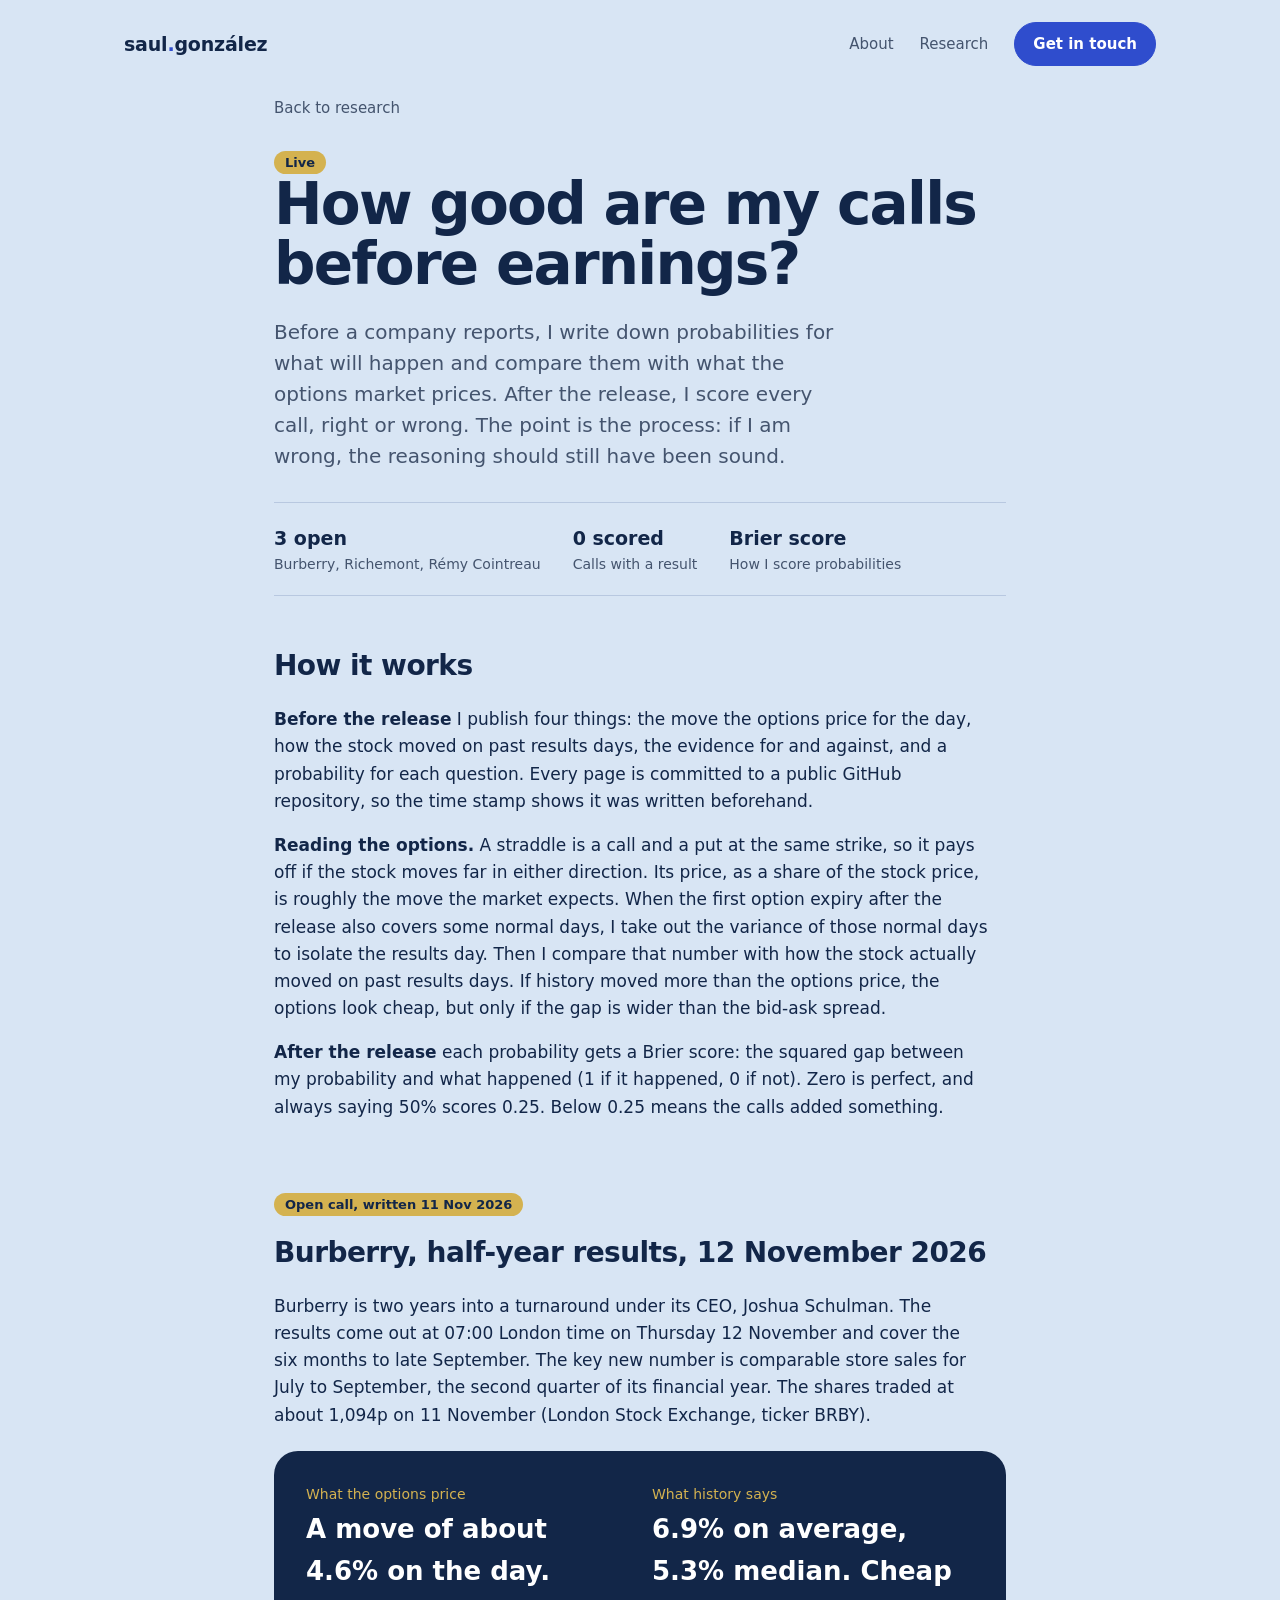
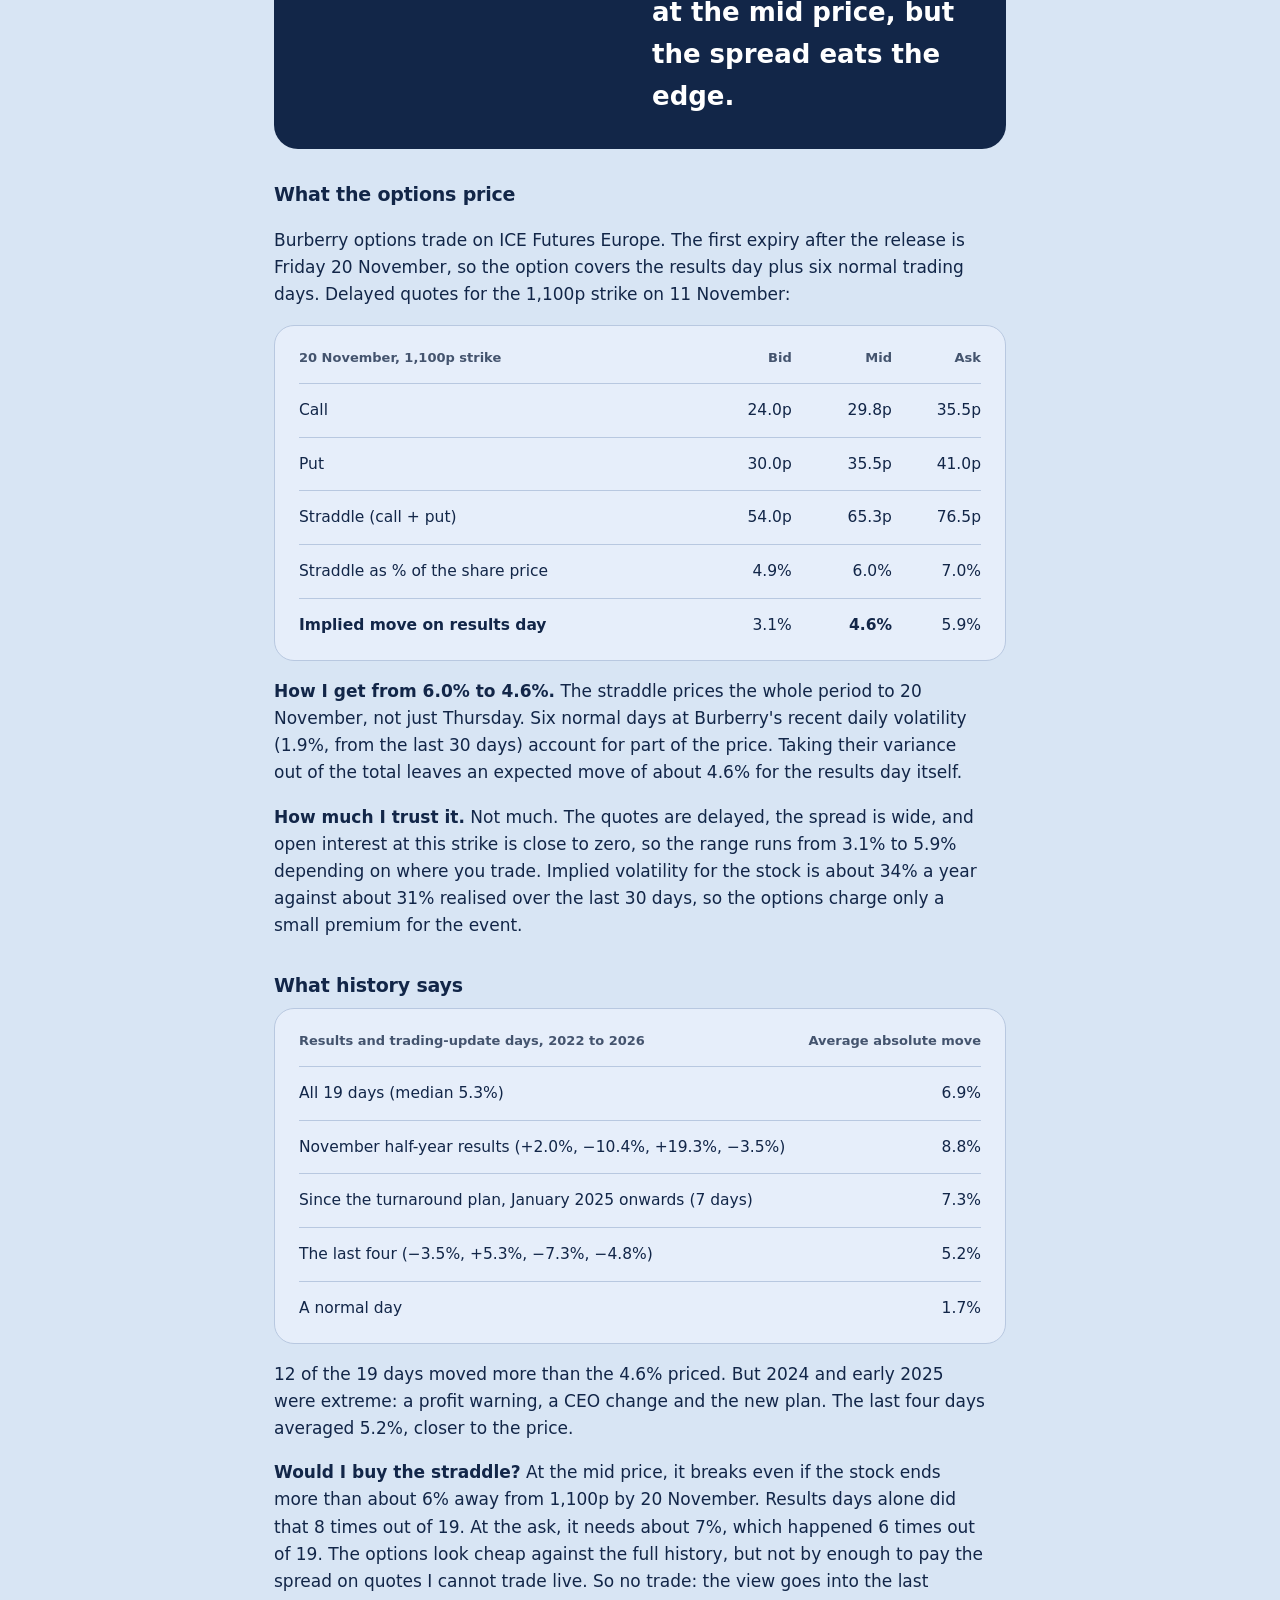
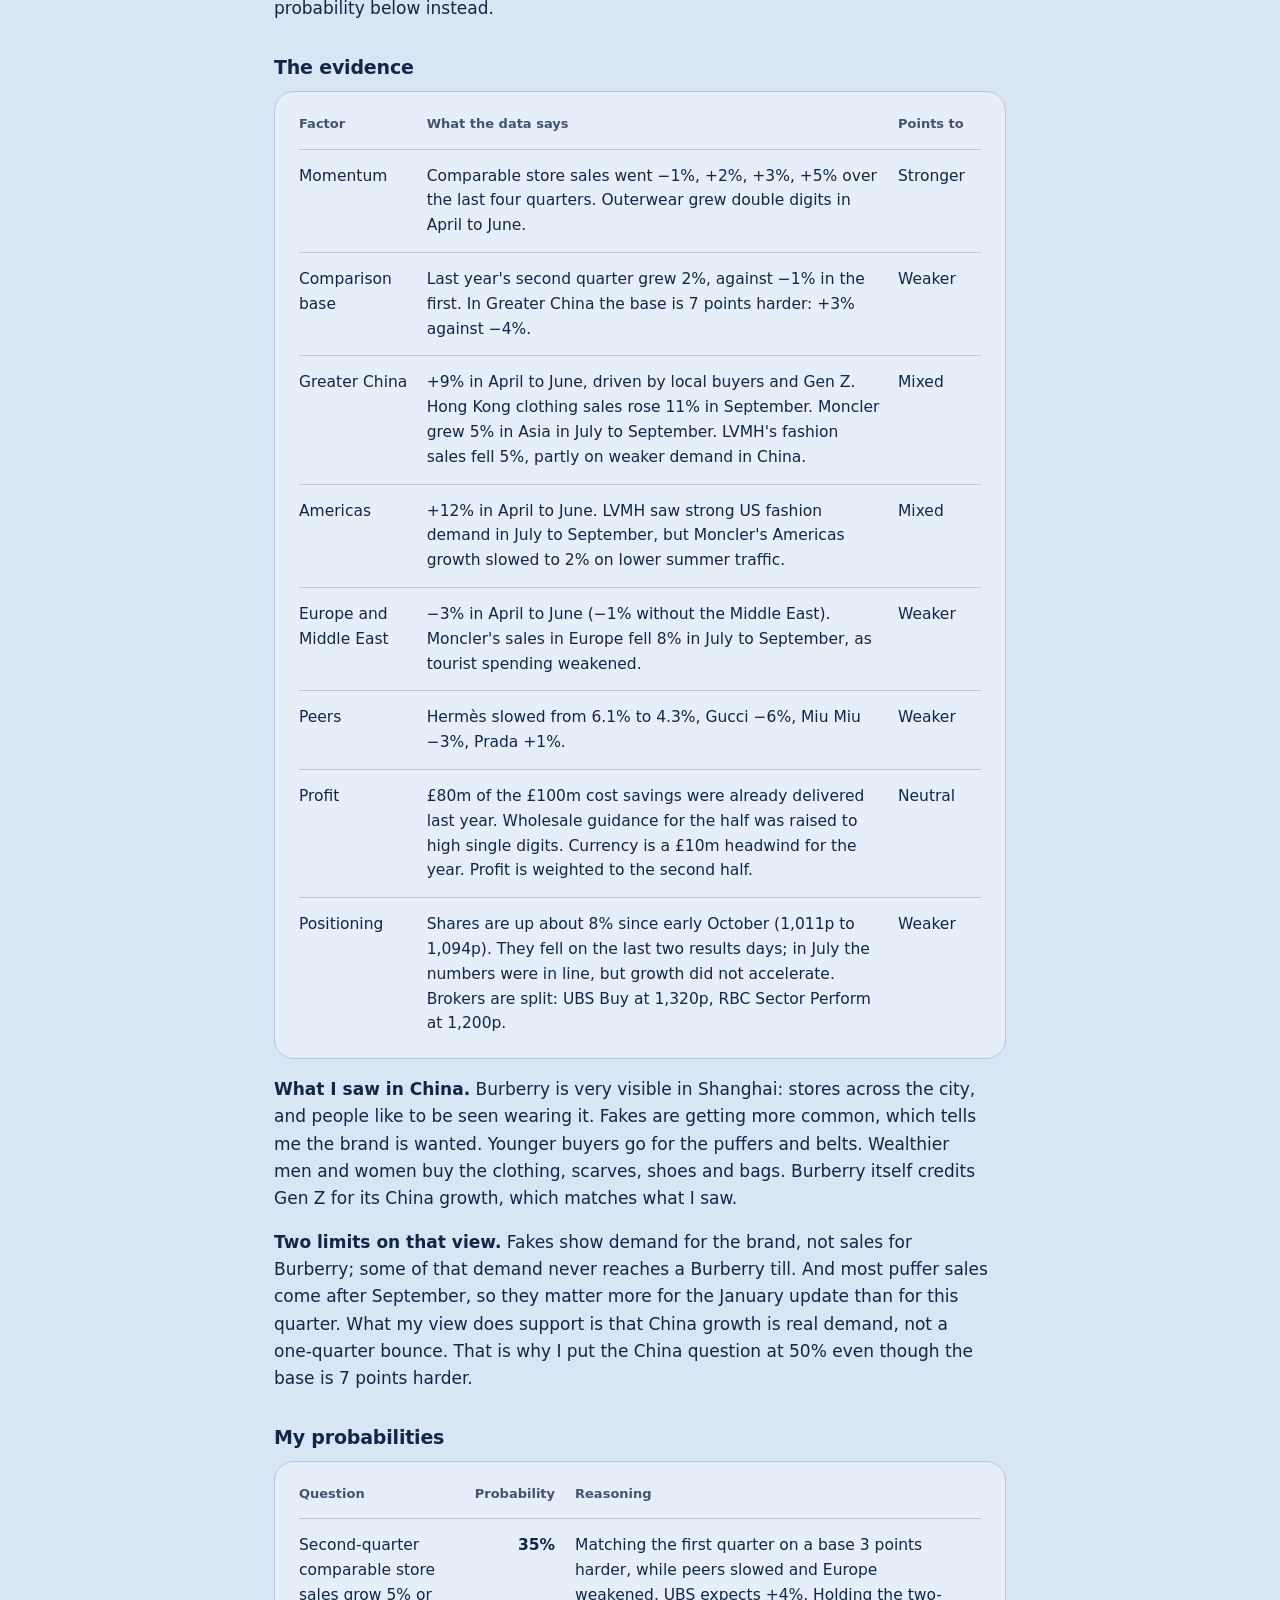
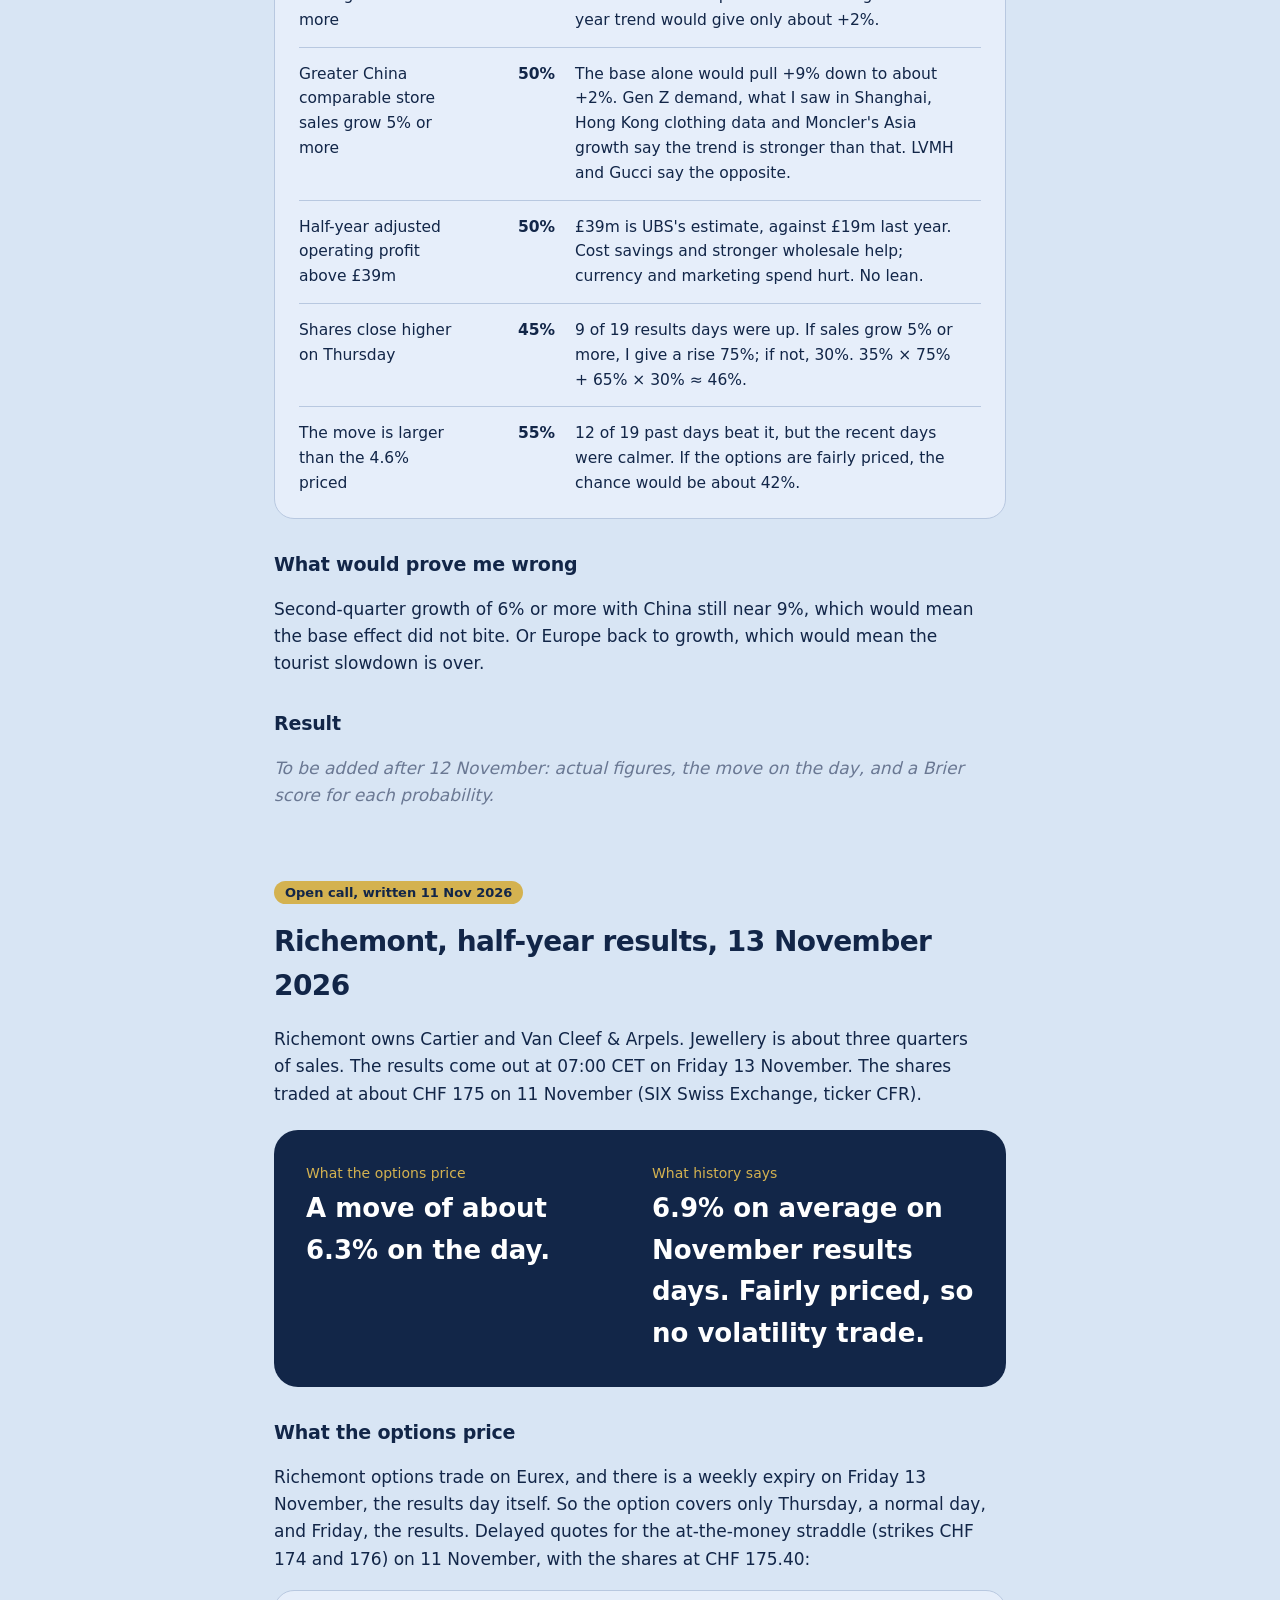
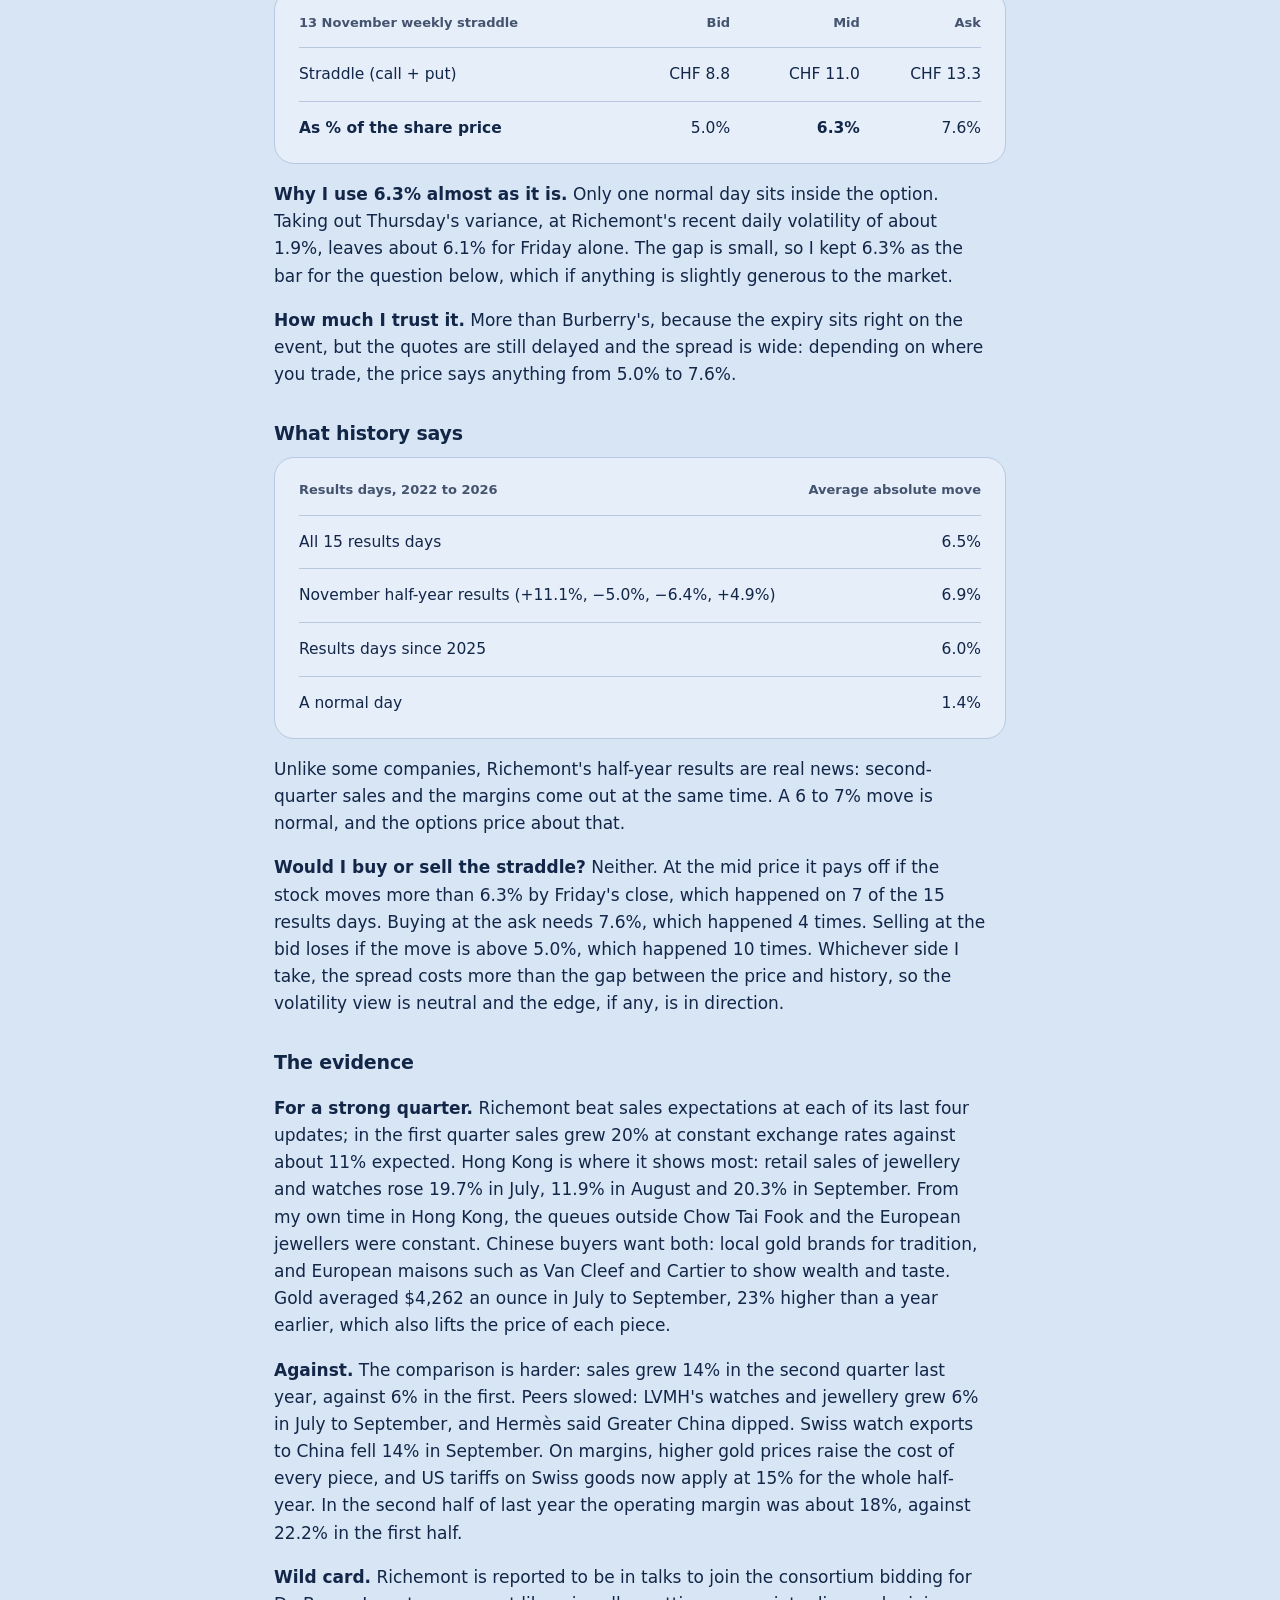
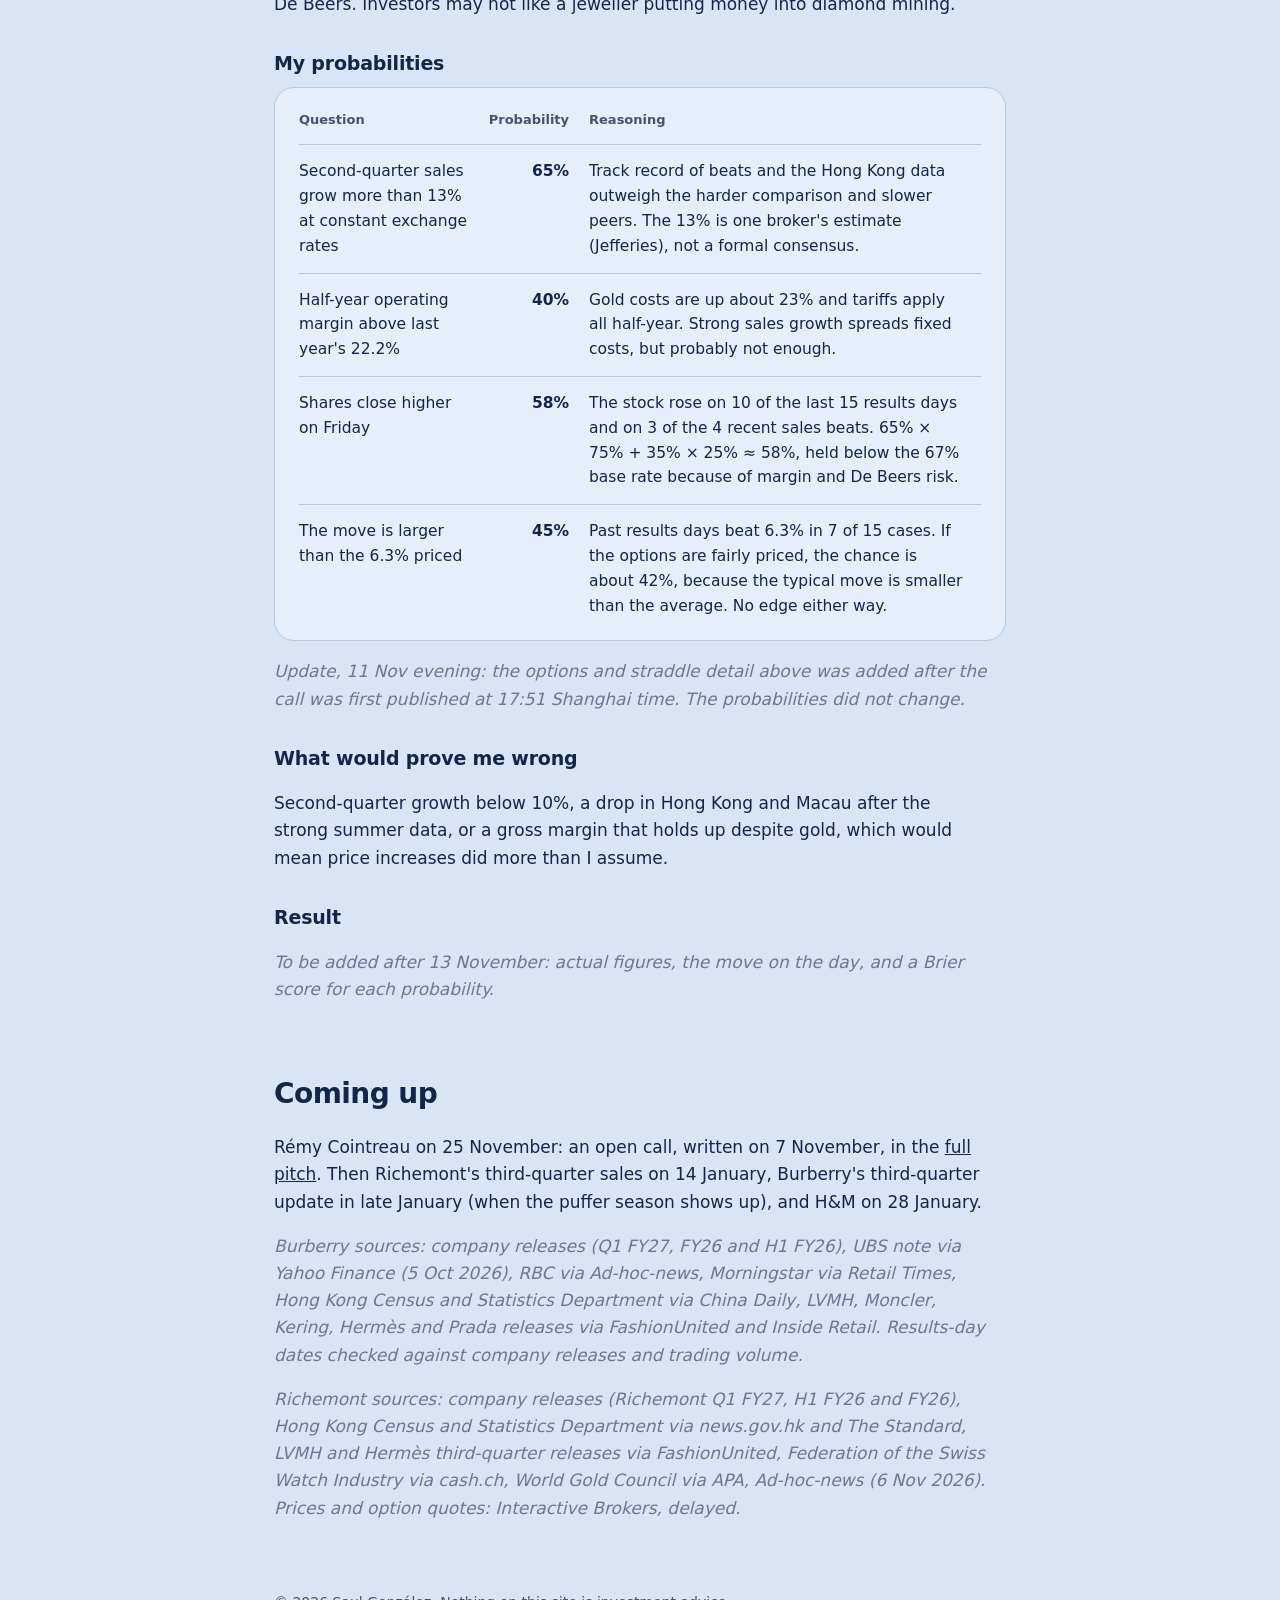
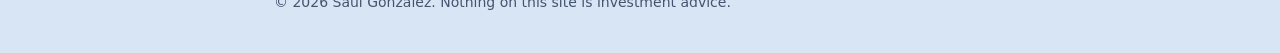
==== commit bf7f3062: "Event book: options detail for the Richemont call, probabilities unchanged Co-Authored-By: Claude Op" ====
--- a/projects/event-book.html
+++ b/projects/event-book.html
@@ -148,8 +148,19 @@
       </div>
     </div>
 
-    <h3 class="sub-h">What the market prices</h3>
-    <p>Richemont has a weekly option that expires on Friday 13 November, the results day itself, so its price is almost all about the event. The at-the-money straddle cost about CHF 11 on 11 November, or 6.3% of the share price (between 5.0% and 7.6% given the bid-ask spread, on delayed quotes).</p>
+    <h3 class="sub-h">What the options price</h3>
+    <p>Richemont options trade on Eurex, and there is a weekly expiry on Friday 13 November, the results day itself. So the option covers only Thursday, a normal day, and Friday, the results. Delayed quotes for the at-the-money straddle (strikes CHF 174 and 176) on 11 November, with the shares at CHF 175.40:</p>
+    <div class="table-card">
+      <table>
+        <thead><tr><th>13 November weekly straddle</th><th class="num">Bid</th><th class="num">Mid</th><th class="num">Ask</th></tr></thead>
+        <tbody>
+          <tr><td>Straddle (call + put)</td><td class="num">CHF 8.8</td><td class="num">CHF 11.0</td><td class="num">CHF 13.3</td></tr>
+          <tr><td><b>As % of the share price</b></td><td class="num">5.0%</td><td class="num"><b>6.3%</b></td><td class="num">7.6%</td></tr>
+        </tbody>
+      </table>
+    </div>
+    <p><b>Why I use 6.3% almost as it is.</b> Only one normal day sits inside the option. Taking out Thursday's variance, at Richemont's recent daily volatility of about 1.9%, leaves about 6.1% for Friday alone. The gap is small, so I kept 6.3% as the bar for the question below, which if anything is slightly generous to the market.</p>
+    <p><b>How much I trust it.</b> More than Burberry's, because the expiry sits right on the event, but the quotes are still delayed and the spread is wide: depending on where you trade, the price says anything from 5.0% to 7.6%.</p>
 
     <h3 class="sub-h">What history says</h3>
     <div class="table-card">
@@ -164,6 +175,7 @@
       </table>
     </div>
     <p>Unlike some companies, Richemont's half-year results are real news: second-quarter sales and the margins come out at the same time. A 6 to 7% move is normal, and the options price about that.</p>
+    <p><b>Would I buy or sell the straddle?</b> Neither. At the mid price it pays off if the stock moves more than 6.3% by Friday's close, which happened on 7 of the 15 results days. Buying at the ask needs 7.6%, which happened 4 times. Selling at the bid loses if the move is above 5.0%, which happened 10 times. Whichever side I take, the spread costs more than the gap between the price and history, so the volatility view is neutral and the edge, if any, is in direction.</p>
 
     <h3 class="sub-h">The evidence</h3>
     <p><b>For a strong quarter.</b> Richemont beat sales expectations at each of its last four updates; in the first quarter sales grew 20% at constant exchange rates against about 11% expected. Hong Kong is where it shows most: retail sales of jewellery and watches rose 19.7% in July, 11.9% in August and 20.3% in September. From my own time in Hong Kong, the queues outside Chow Tai Fook and the European jewellers were constant. Chinese buyers want both: local gold brands for tradition, and European maisons such as Van Cleef and Cartier to show wealth and taste. Gold averaged $4,262 an ounce in July to September, 23% higher than a year earlier, which also lifts the price of each piece.</p>
@@ -182,6 +194,8 @@
         </tbody>
       </table>
     </div>
+
+    <p class="pending">Update, 11 Nov evening: the options and straddle detail above was added after the call was first published at 17:51 Shanghai time. The probabilities did not change.</p>
 
     <h3 class="sub-h">What would prove me wrong</h3>
     <p>Second-quarter growth below 10%, a drop in Hong Kong and Macau after the strong summer data, or a gross margin that holds up despite gold, which would mean price increases did more than I assume.</p>
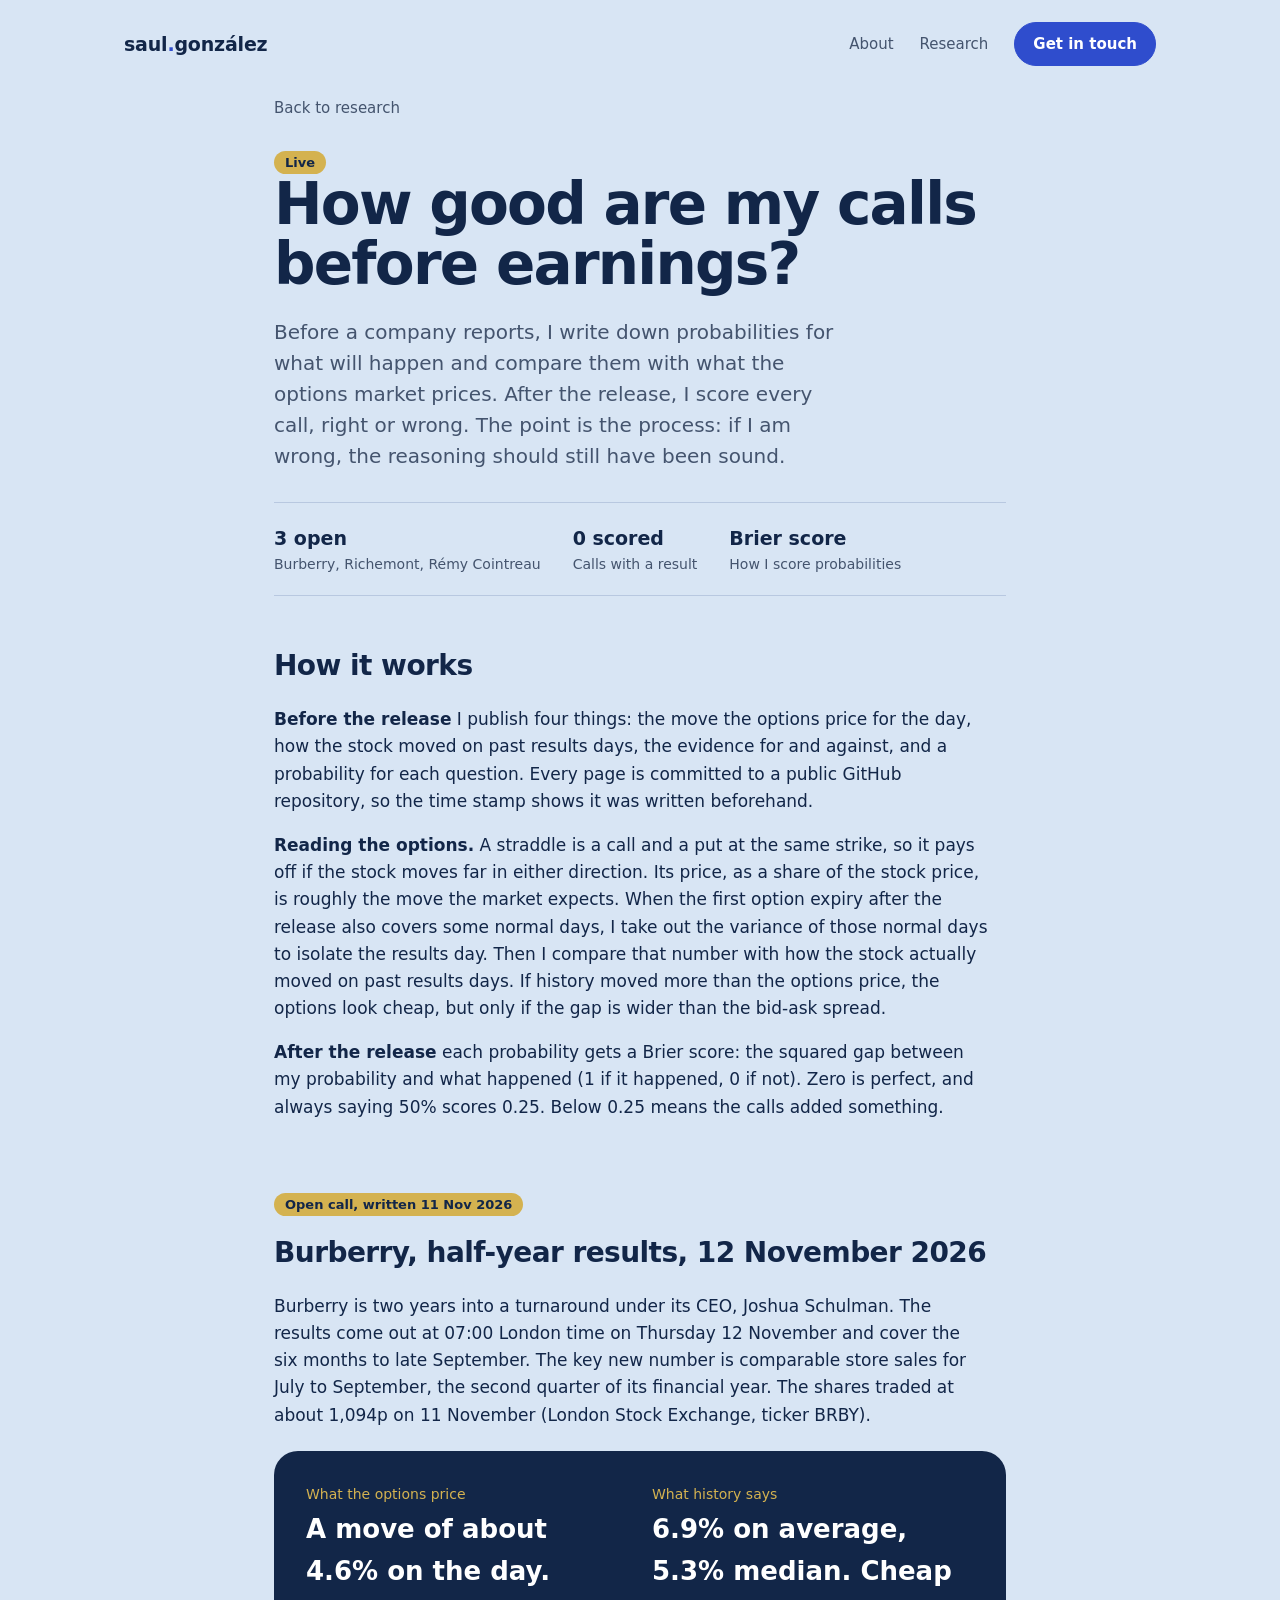
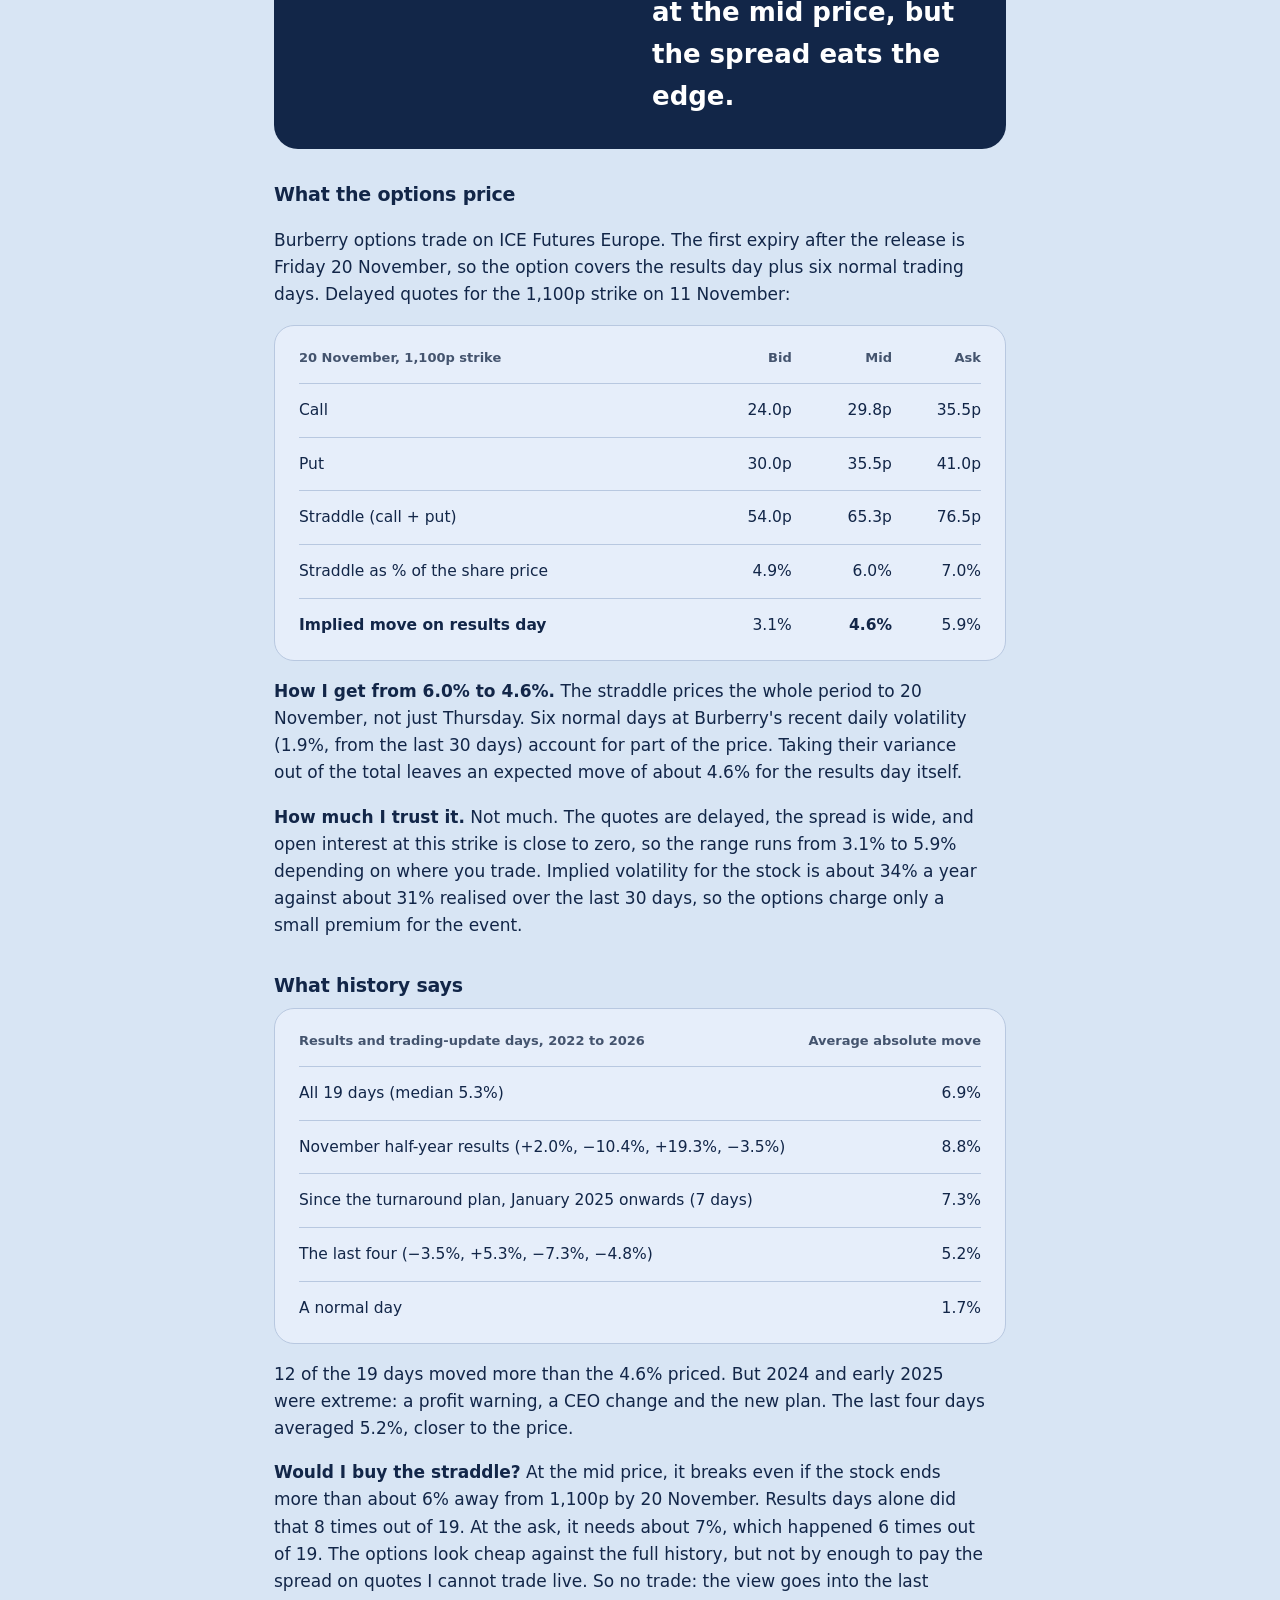
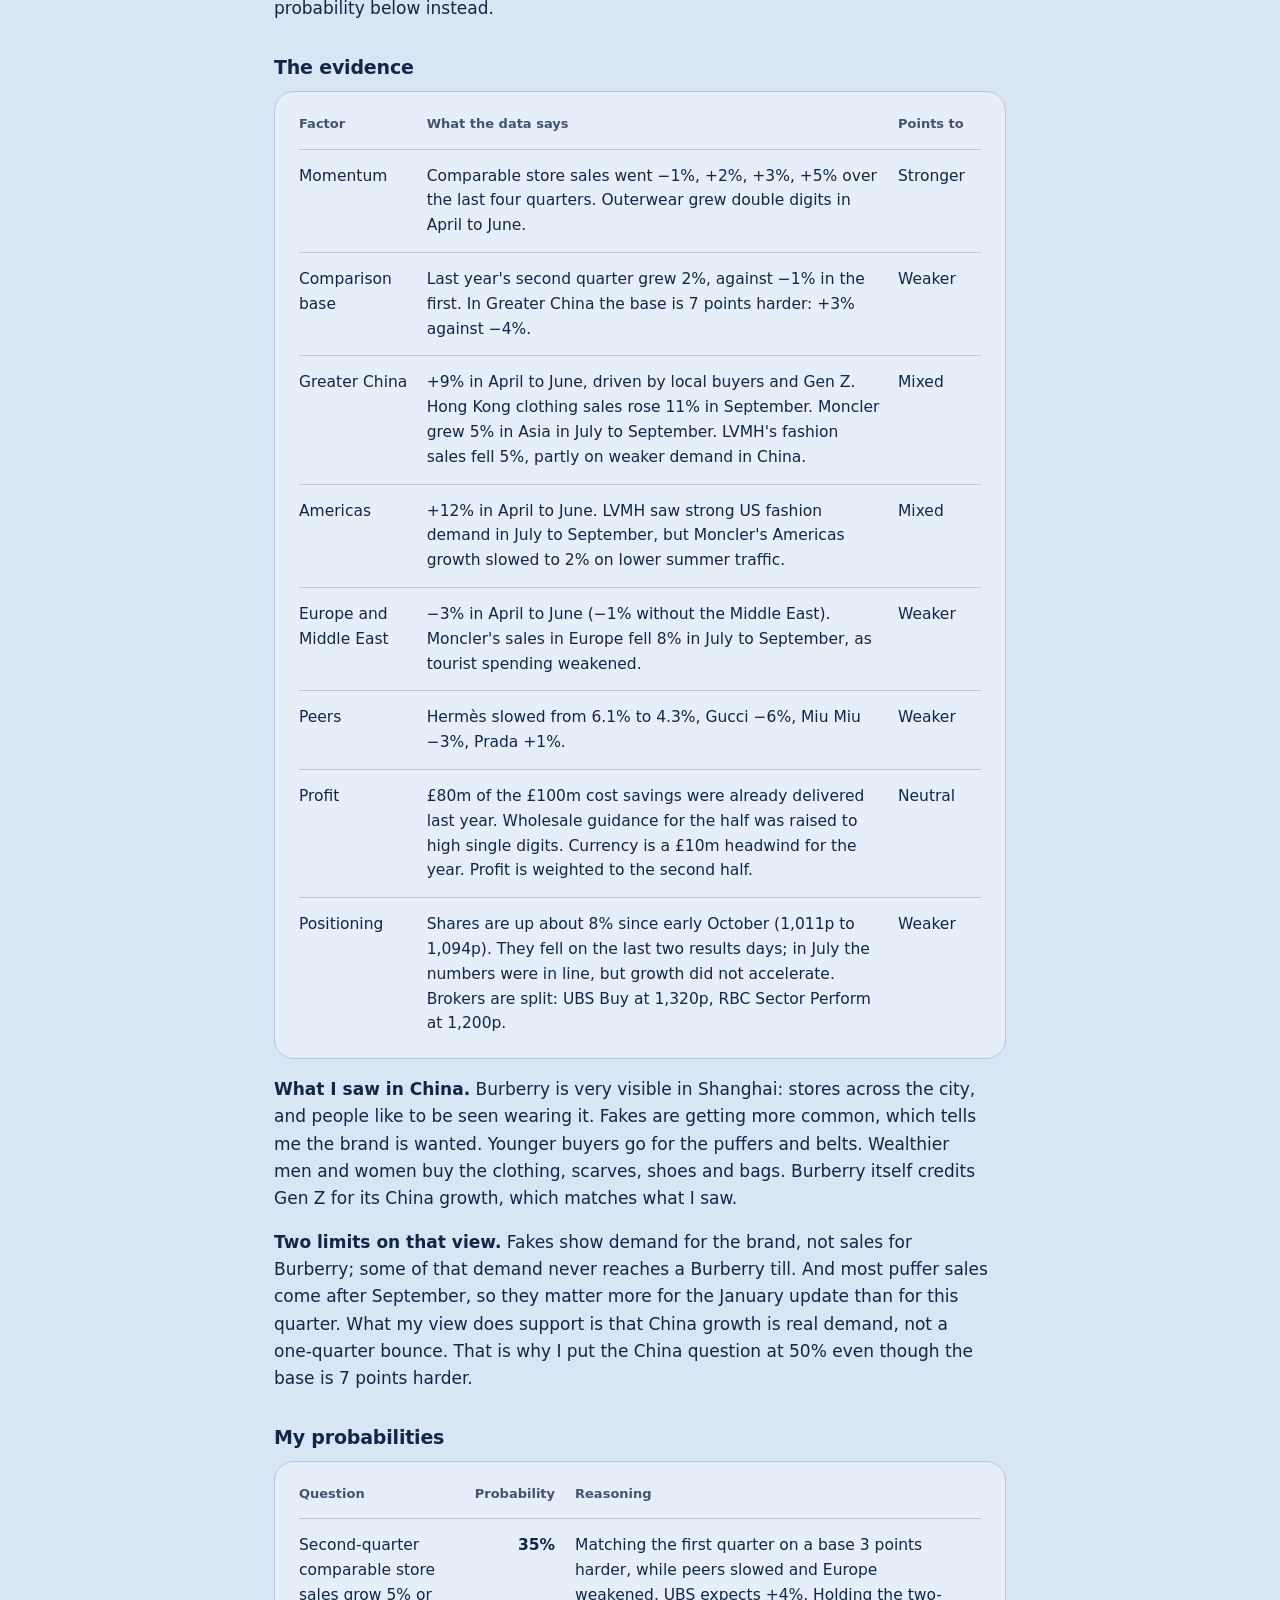
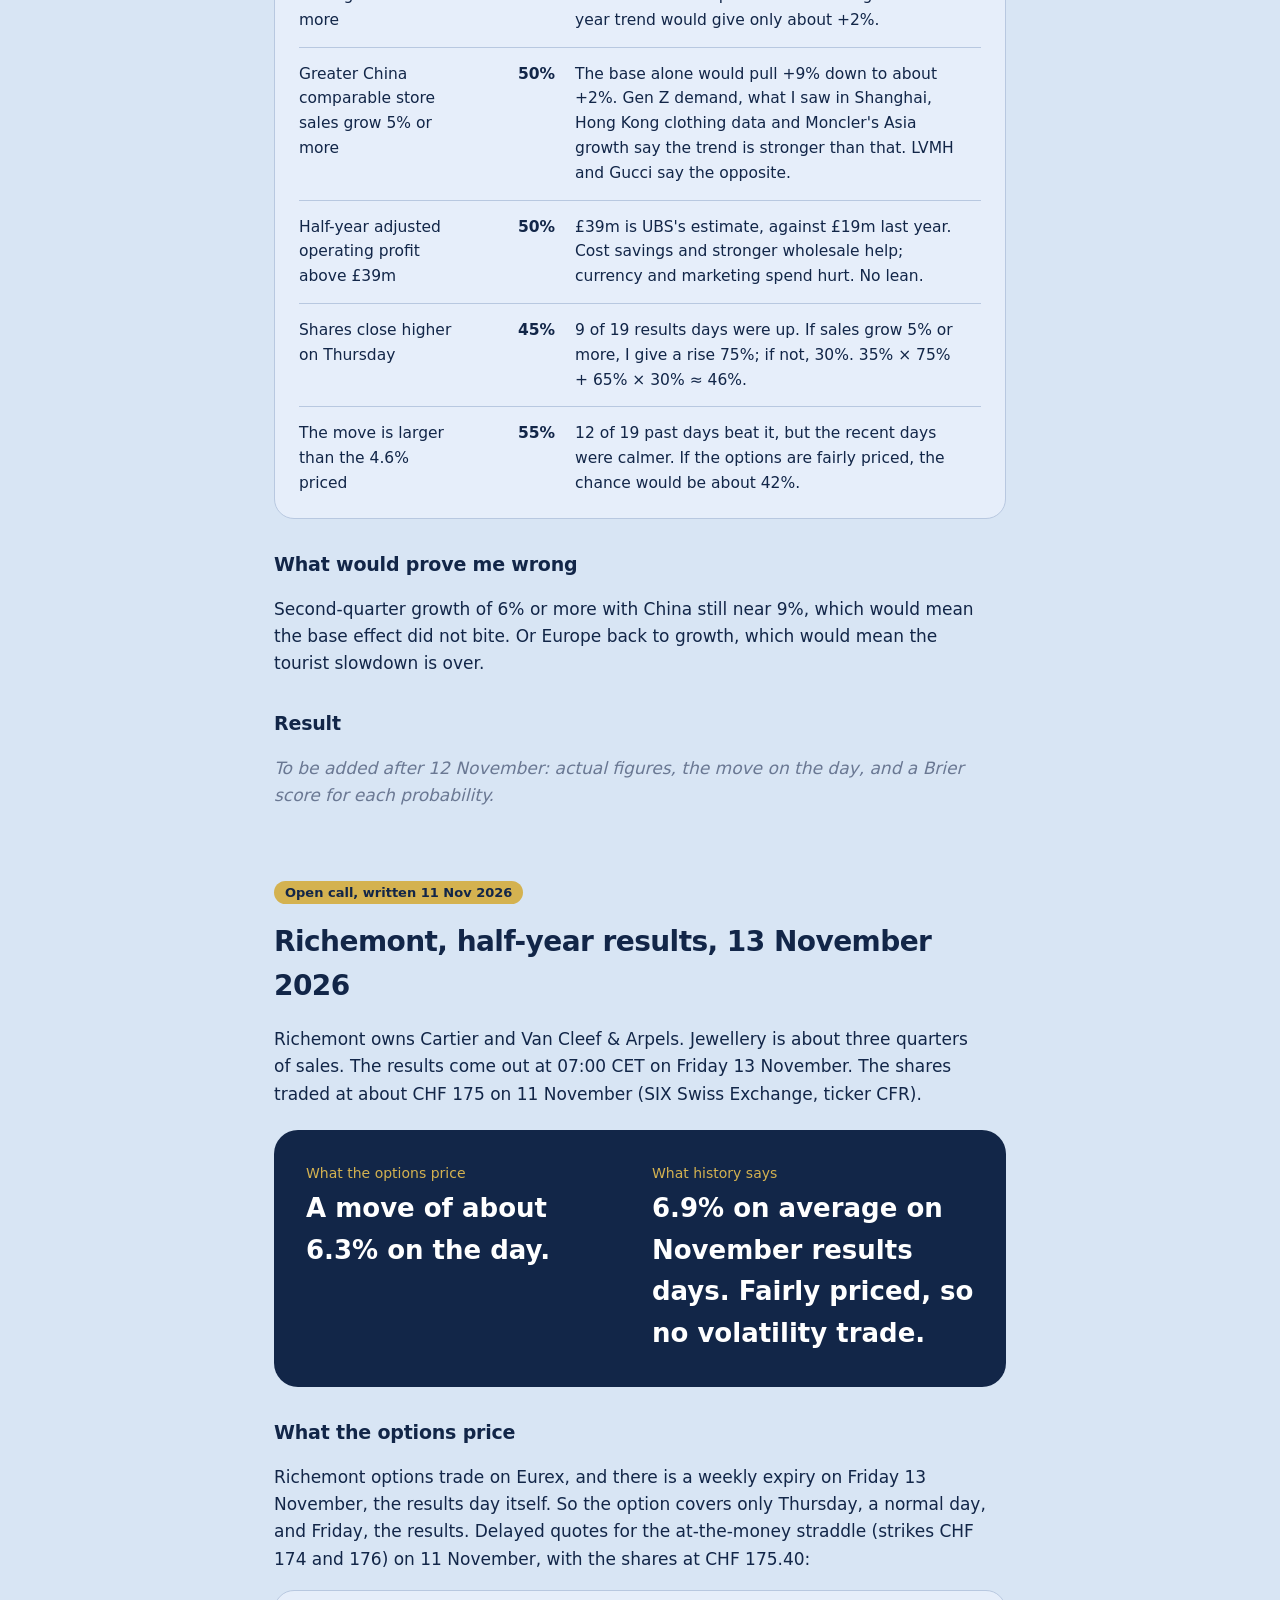
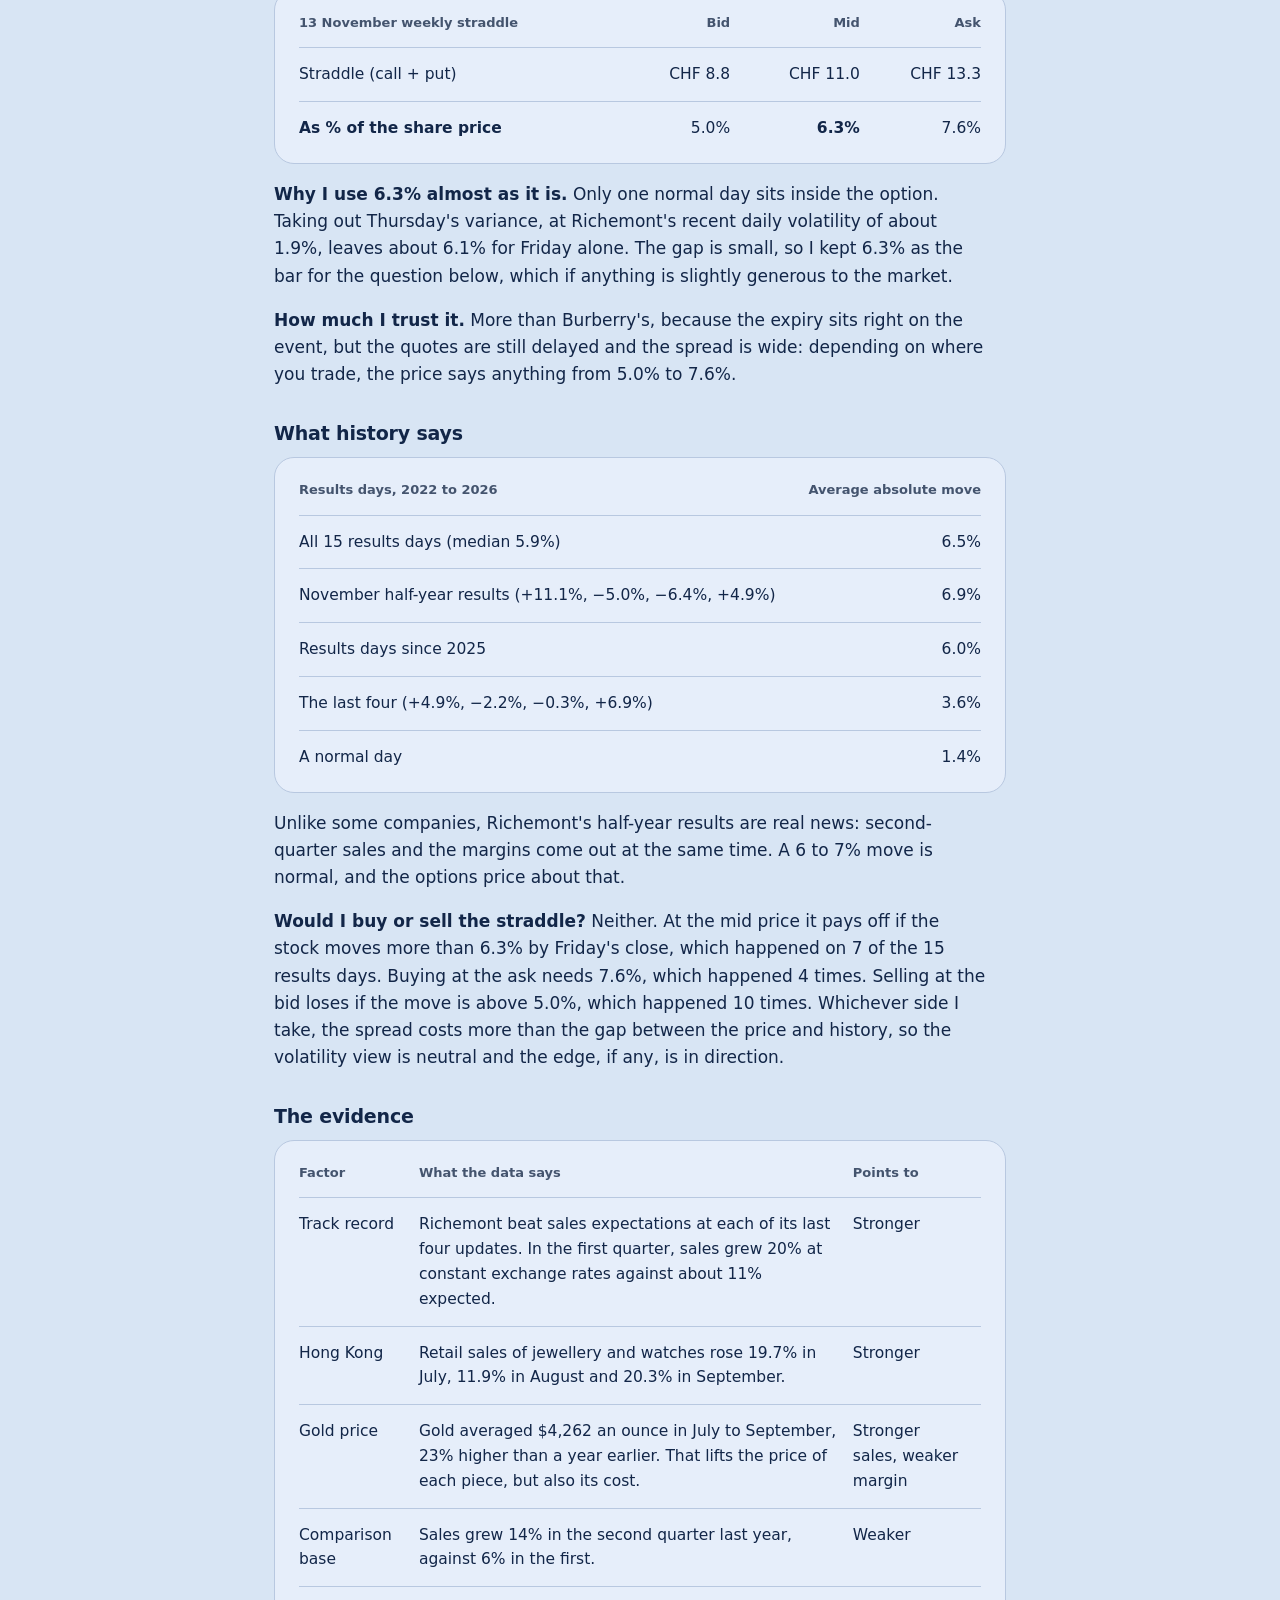
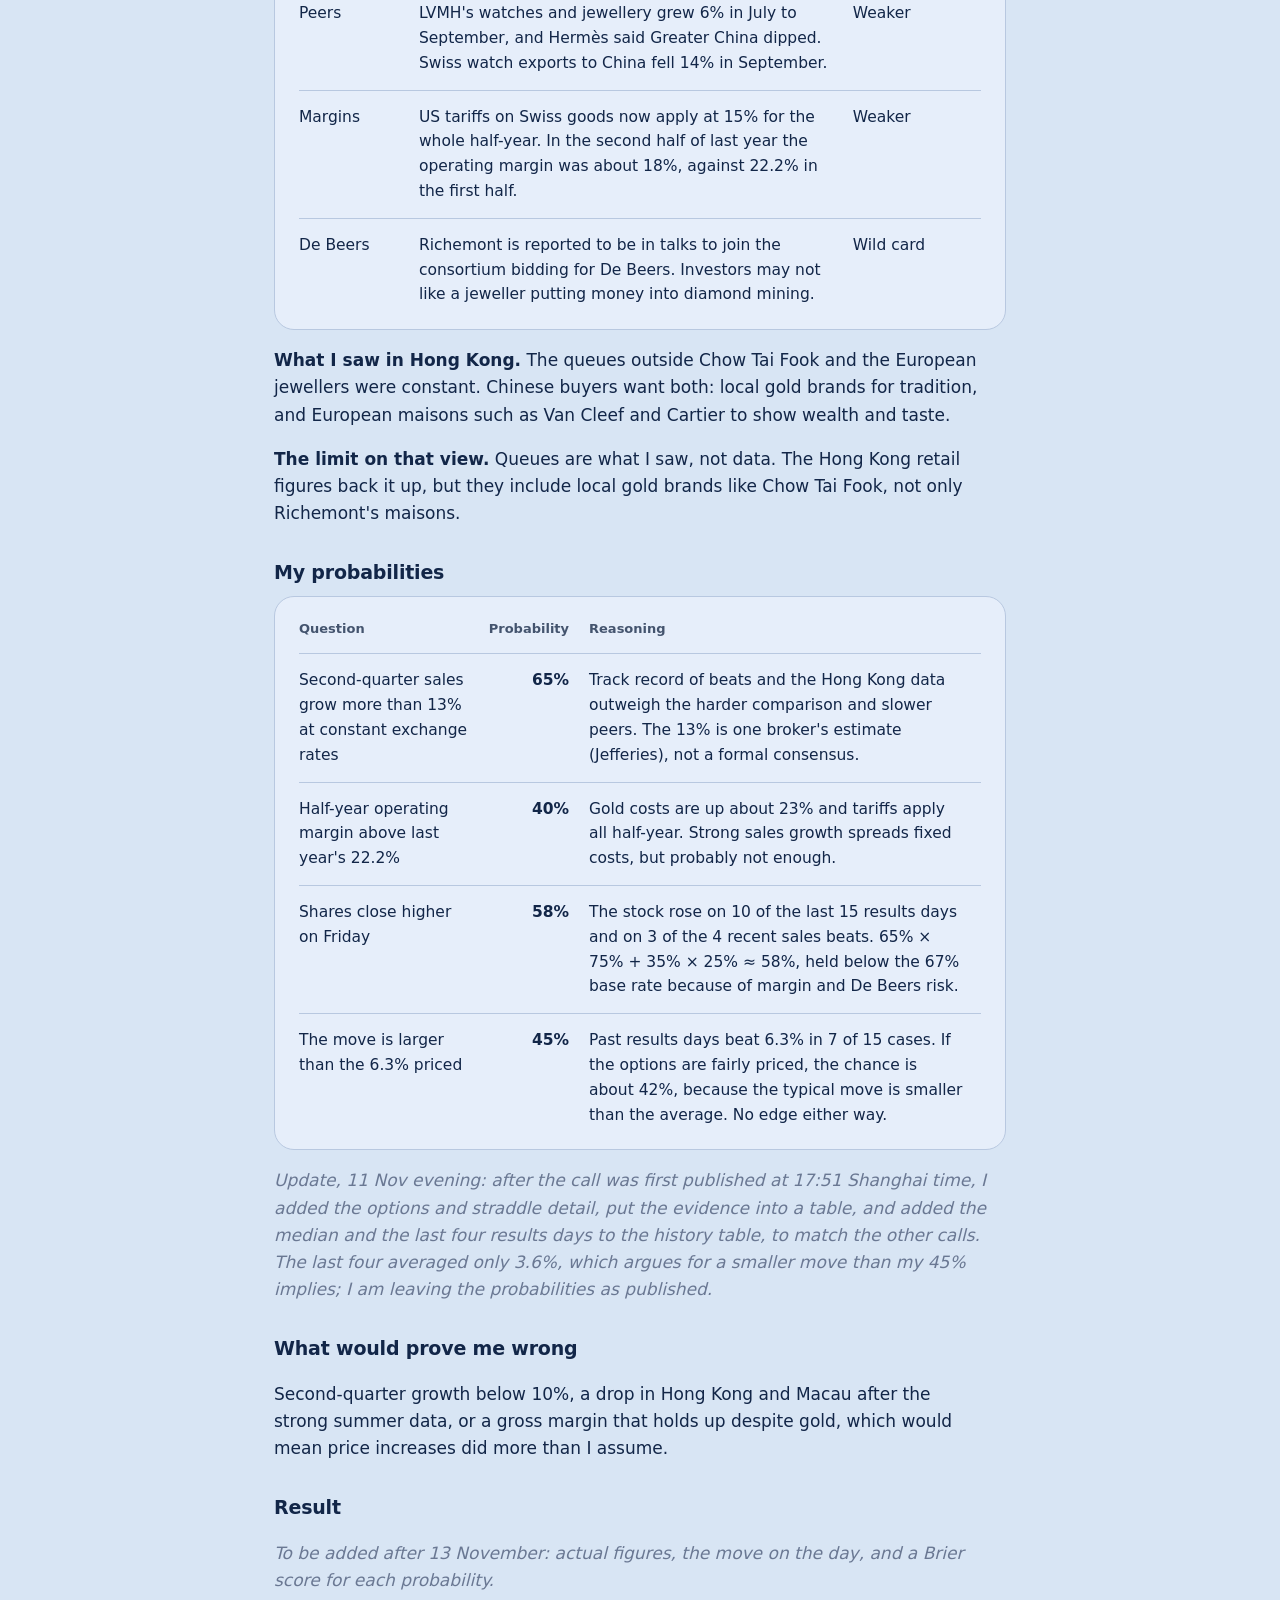
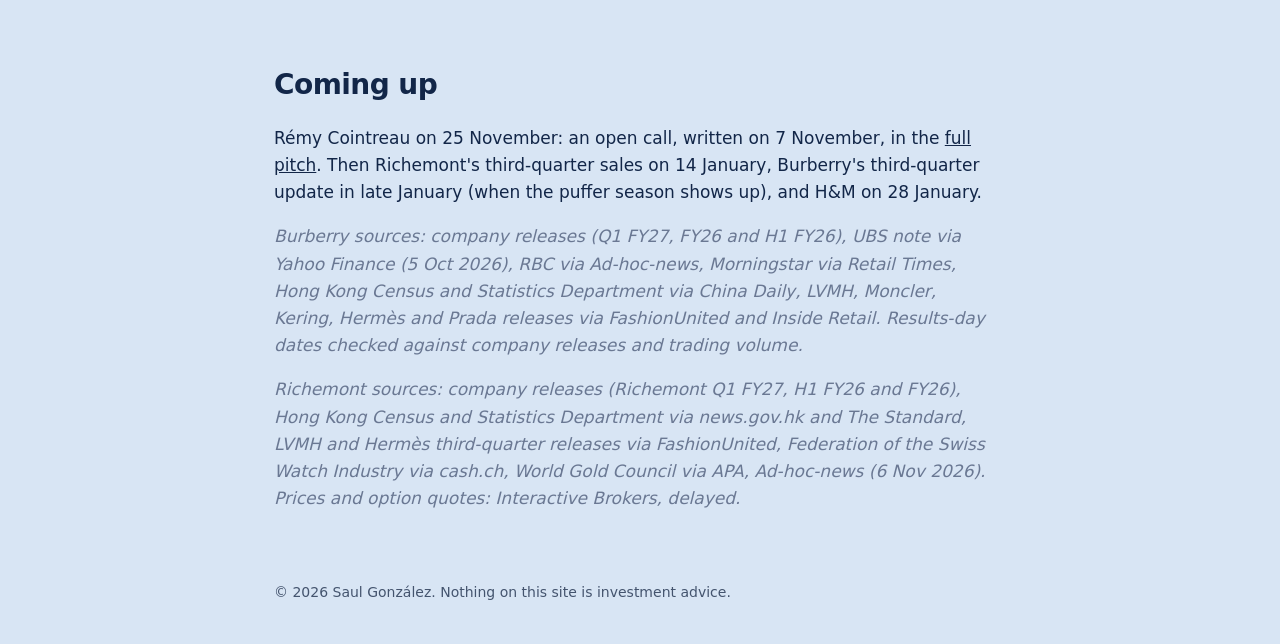
==== commit 23e73d3f: "Event book: same format for every call (evidence table, history rows, update note) Co-Authored-By: C" ====
--- a/projects/event-book.html
+++ b/projects/event-book.html
@@ -167,9 +167,10 @@
       <table>
         <thead><tr><th>Results days, 2022 to 2026</th><th class="num">Average absolute move</th></tr></thead>
         <tbody>
-          <tr><td>All 15 results days</td><td class="num">6.5%</td></tr>
+          <tr><td>All 15 results days (median 5.9%)</td><td class="num">6.5%</td></tr>
           <tr><td>November half-year results (+11.1%, −5.0%, −6.4%, +4.9%)</td><td class="num">6.9%</td></tr>
           <tr><td>Results days since 2025</td><td class="num">6.0%</td></tr>
+          <tr><td>The last four (+4.9%, −2.2%, −0.3%, +6.9%)</td><td class="num">3.6%</td></tr>
           <tr><td>A normal day</td><td class="num">1.4%</td></tr>
         </tbody>
       </table>
@@ -178,9 +179,22 @@
     <p><b>Would I buy or sell the straddle?</b> Neither. At the mid price it pays off if the stock moves more than 6.3% by Friday's close, which happened on 7 of the 15 results days. Buying at the ask needs 7.6%, which happened 4 times. Selling at the bid loses if the move is above 5.0%, which happened 10 times. Whichever side I take, the spread costs more than the gap between the price and history, so the volatility view is neutral and the edge, if any, is in direction.</p>
 
     <h3 class="sub-h">The evidence</h3>
-    <p><b>For a strong quarter.</b> Richemont beat sales expectations at each of its last four updates; in the first quarter sales grew 20% at constant exchange rates against about 11% expected. Hong Kong is where it shows most: retail sales of jewellery and watches rose 19.7% in July, 11.9% in August and 20.3% in September. From my own time in Hong Kong, the queues outside Chow Tai Fook and the European jewellers were constant. Chinese buyers want both: local gold brands for tradition, and European maisons such as Van Cleef and Cartier to show wealth and taste. Gold averaged $4,262 an ounce in July to September, 23% higher than a year earlier, which also lifts the price of each piece.</p>
-    <p><b>Against.</b> The comparison is harder: sales grew 14% in the second quarter last year, against 6% in the first. Peers slowed: LVMH's watches and jewellery grew 6% in July to September, and Hermès said Greater China dipped. Swiss watch exports to China fell 14% in September. On margins, higher gold prices raise the cost of every piece, and US tariffs on Swiss goods now apply at 15% for the whole half-year. In the second half of last year the operating margin was about 18%, against 22.2% in the first half.</p>
-    <p><b>Wild card.</b> Richemont is reported to be in talks to join the consortium bidding for De Beers. Investors may not like a jeweller putting money into diamond mining.</p>
+    <div class="table-card">
+      <table>
+        <thead><tr><th>Factor</th><th>What the data says</th><th>Points to</th></tr></thead>
+        <tbody>
+          <tr><td>Track record</td><td>Richemont beat sales expectations at each of its last four updates. In the first quarter, sales grew 20% at constant exchange rates against about 11% expected.</td><td>Stronger</td></tr>
+          <tr><td>Hong Kong</td><td>Retail sales of jewellery and watches rose 19.7% in July, 11.9% in August and 20.3% in September.</td><td>Stronger</td></tr>
+          <tr><td>Gold price</td><td>Gold averaged $4,262 an ounce in July to September, 23% higher than a year earlier. That lifts the price of each piece, but also its cost.</td><td>Stronger sales, weaker margin</td></tr>
+          <tr><td>Comparison base</td><td>Sales grew 14% in the second quarter last year, against 6% in the first.</td><td>Weaker</td></tr>
+          <tr><td>Peers</td><td>LVMH's watches and jewellery grew 6% in July to September, and Hermès said Greater China dipped. Swiss watch exports to China fell 14% in September.</td><td>Weaker</td></tr>
+          <tr><td>Margins</td><td>US tariffs on Swiss goods now apply at 15% for the whole half-year. In the second half of last year the operating margin was about 18%, against 22.2% in the first half.</td><td>Weaker</td></tr>
+          <tr><td>De Beers</td><td>Richemont is reported to be in talks to join the consortium bidding for De Beers. Investors may not like a jeweller putting money into diamond mining.</td><td>Wild card</td></tr>
+        </tbody>
+      </table>
+    </div>
+    <p><b>What I saw in Hong Kong.</b> The queues outside Chow Tai Fook and the European jewellers were constant. Chinese buyers want both: local gold brands for tradition, and European maisons such as Van Cleef and Cartier to show wealth and taste.</p>
+    <p><b>The limit on that view.</b> Queues are what I saw, not data. The Hong Kong retail figures back it up, but they include local gold brands like Chow Tai Fook, not only Richemont's maisons.</p>
 
     <h3 class="sub-h">My probabilities</h3>
     <div class="table-card">
@@ -195,7 +209,7 @@
       </table>
     </div>
 
-    <p class="pending">Update, 11 Nov evening: the options and straddle detail above was added after the call was first published at 17:51 Shanghai time. The probabilities did not change.</p>
+    <p class="pending">Update, 11 Nov evening: after the call was first published at 17:51 Shanghai time, I added the options and straddle detail, put the evidence into a table, and added the median and the last four results days to the history table, to match the other calls. The last four averaged only 3.6%, which argues for a smaller move than my 45% implies; I am leaving the probabilities as published.</p>
 
     <h3 class="sub-h">What would prove me wrong</h3>
     <p>Second-quarter growth below 10%, a drop in Hong Kong and Macau after the strong summer data, or a gross margin that holds up despite gold, which would mean price increases did more than I assume.</p>
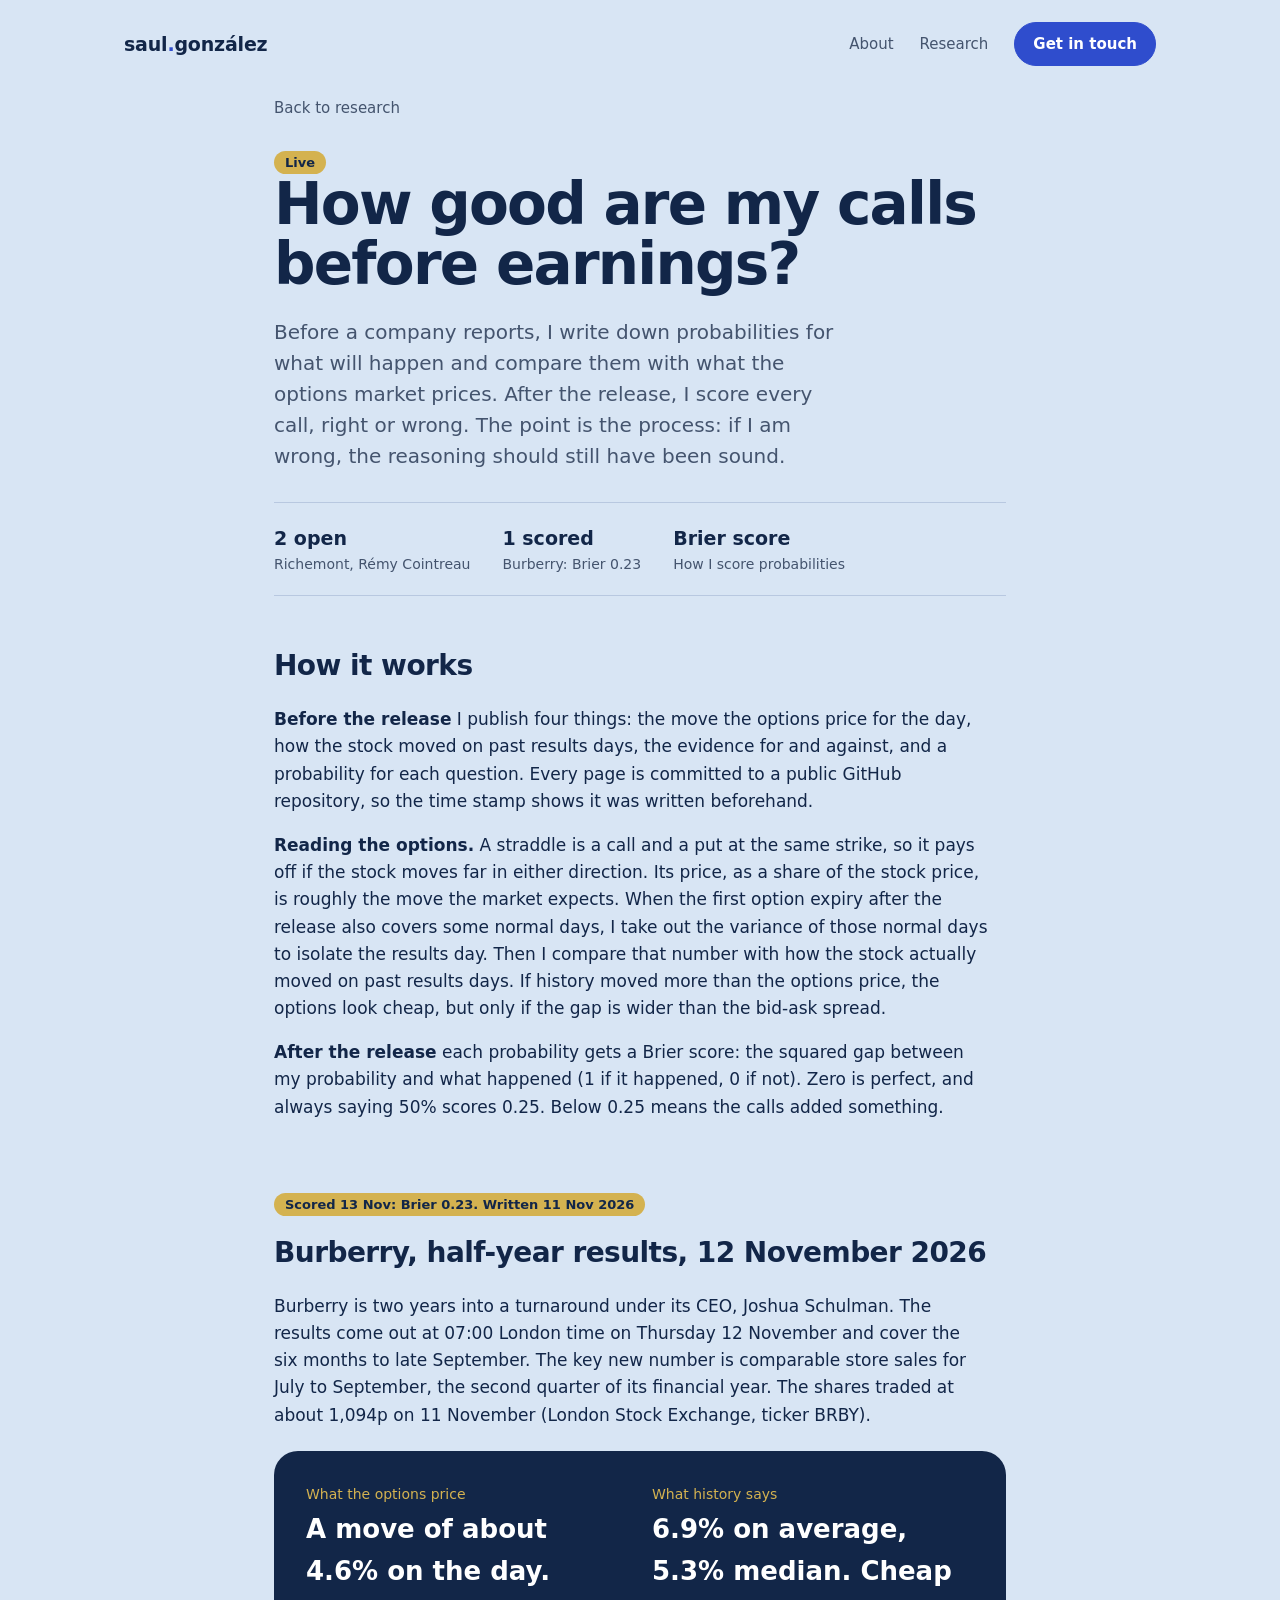
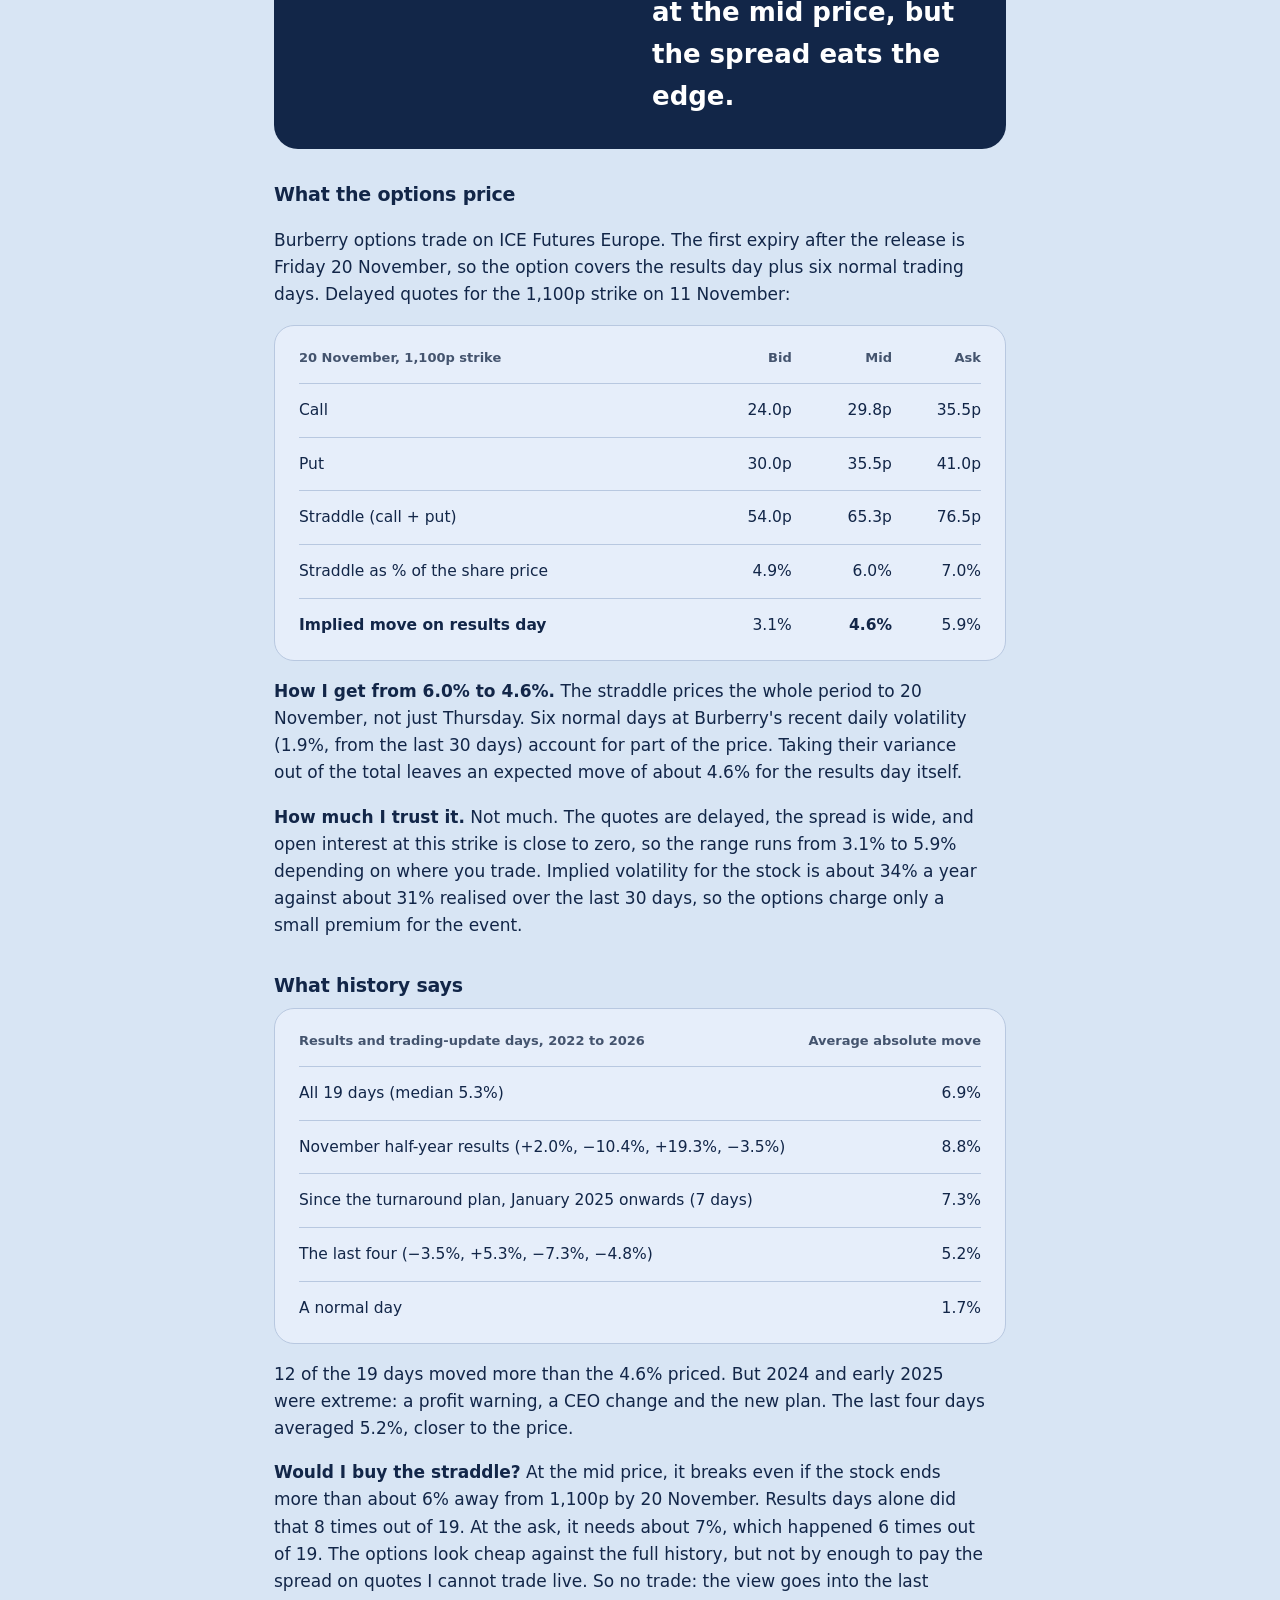
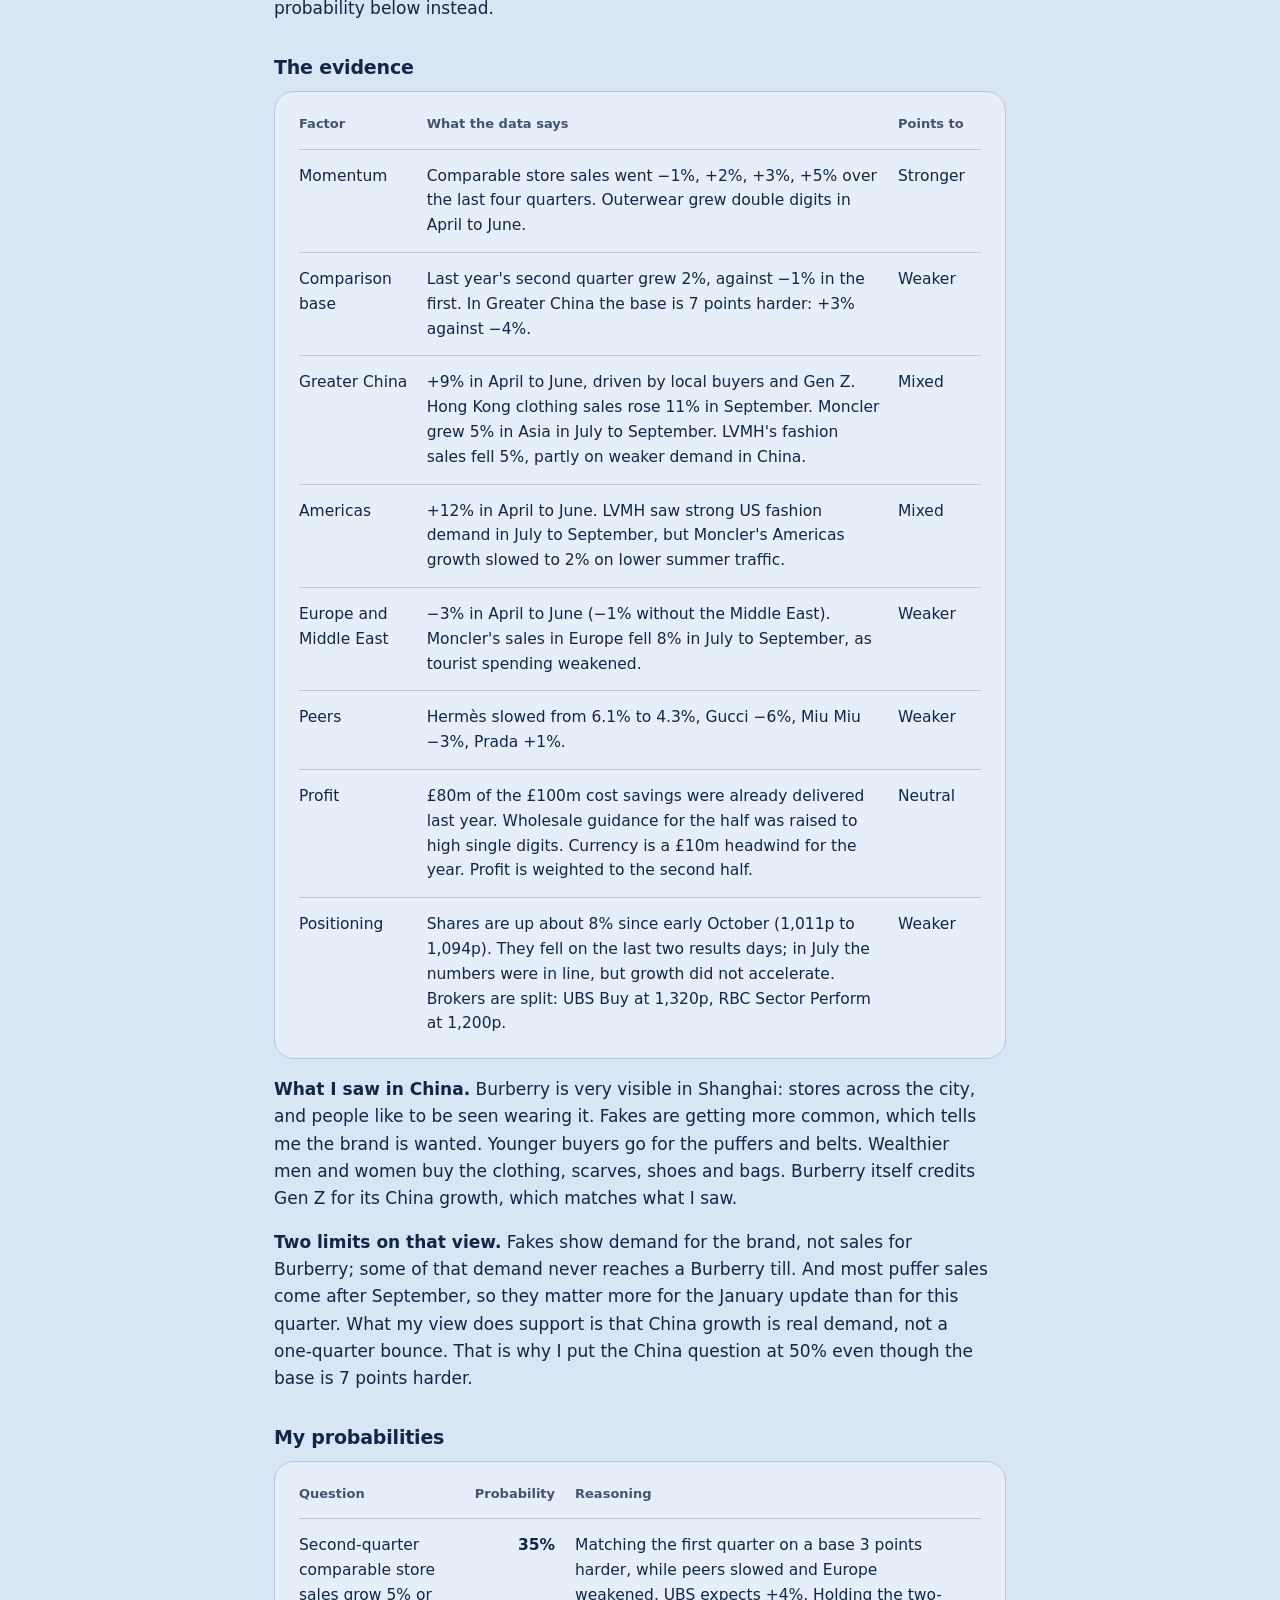
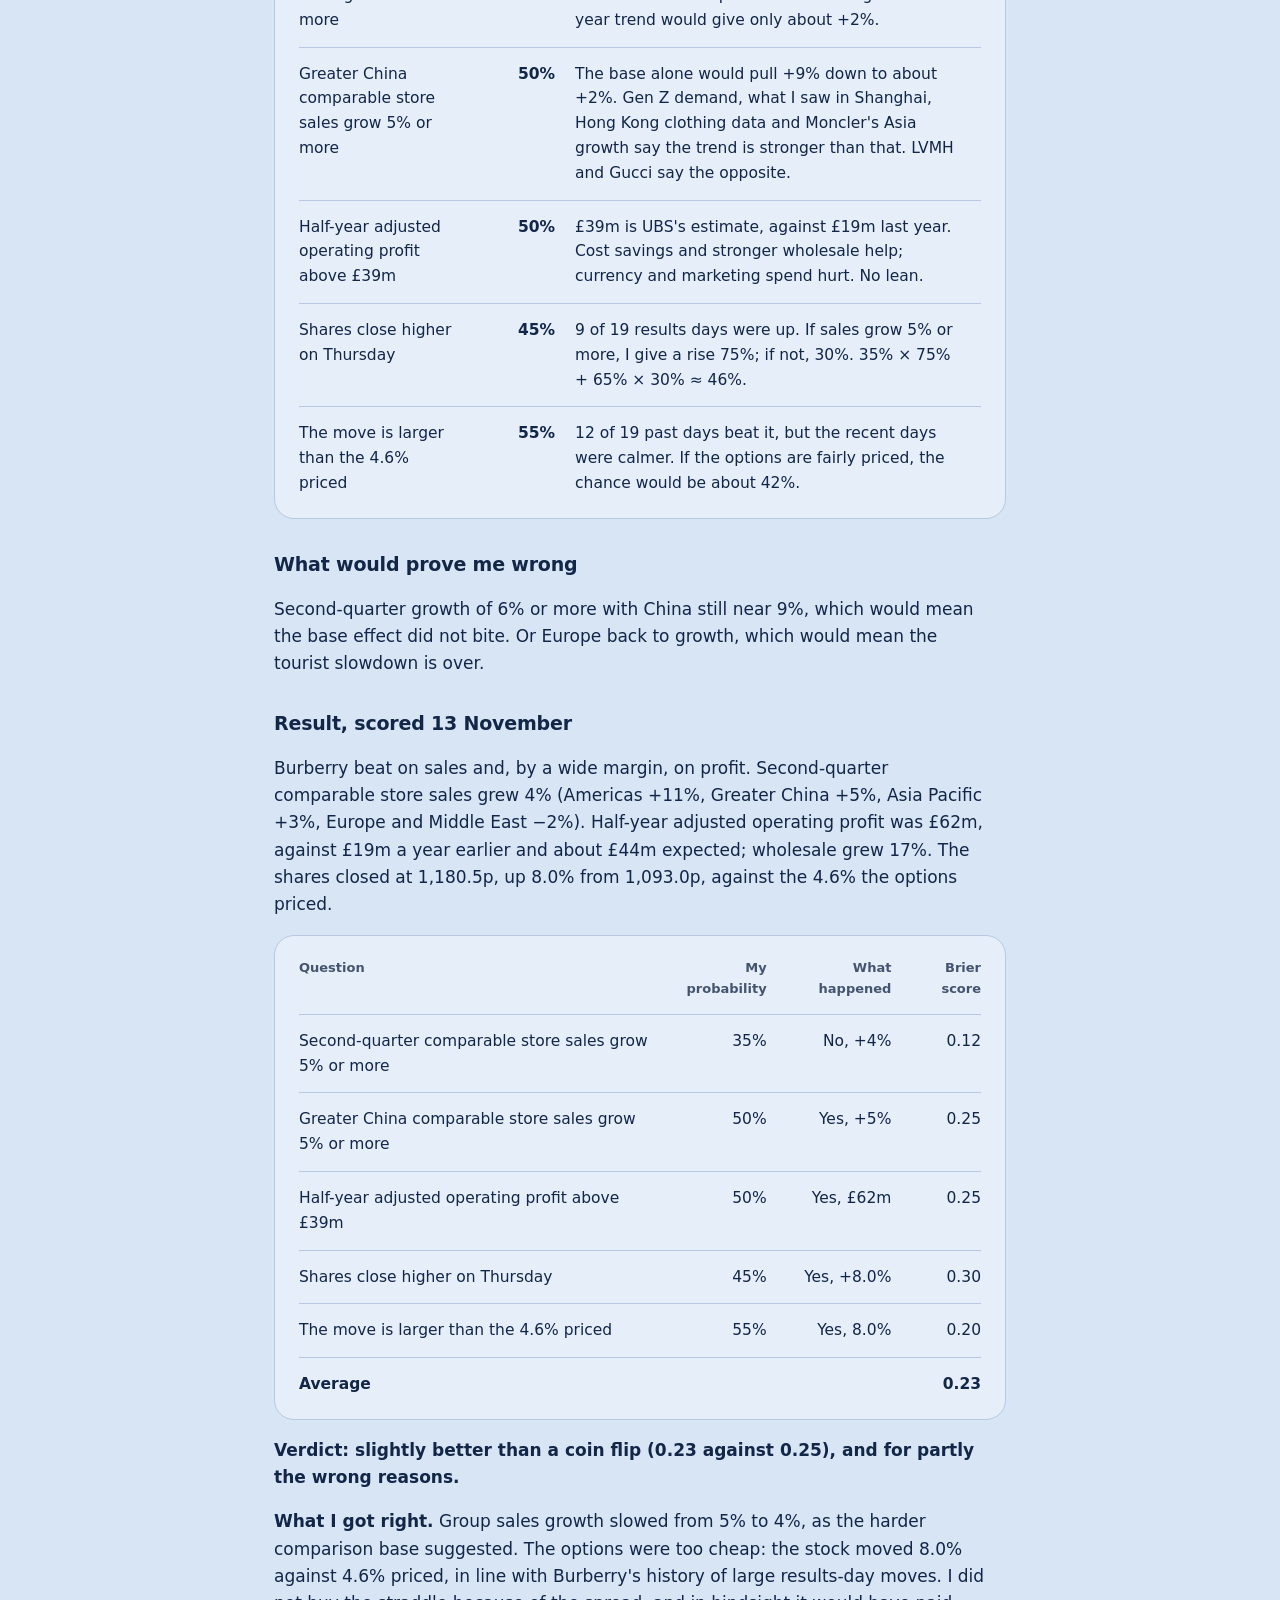
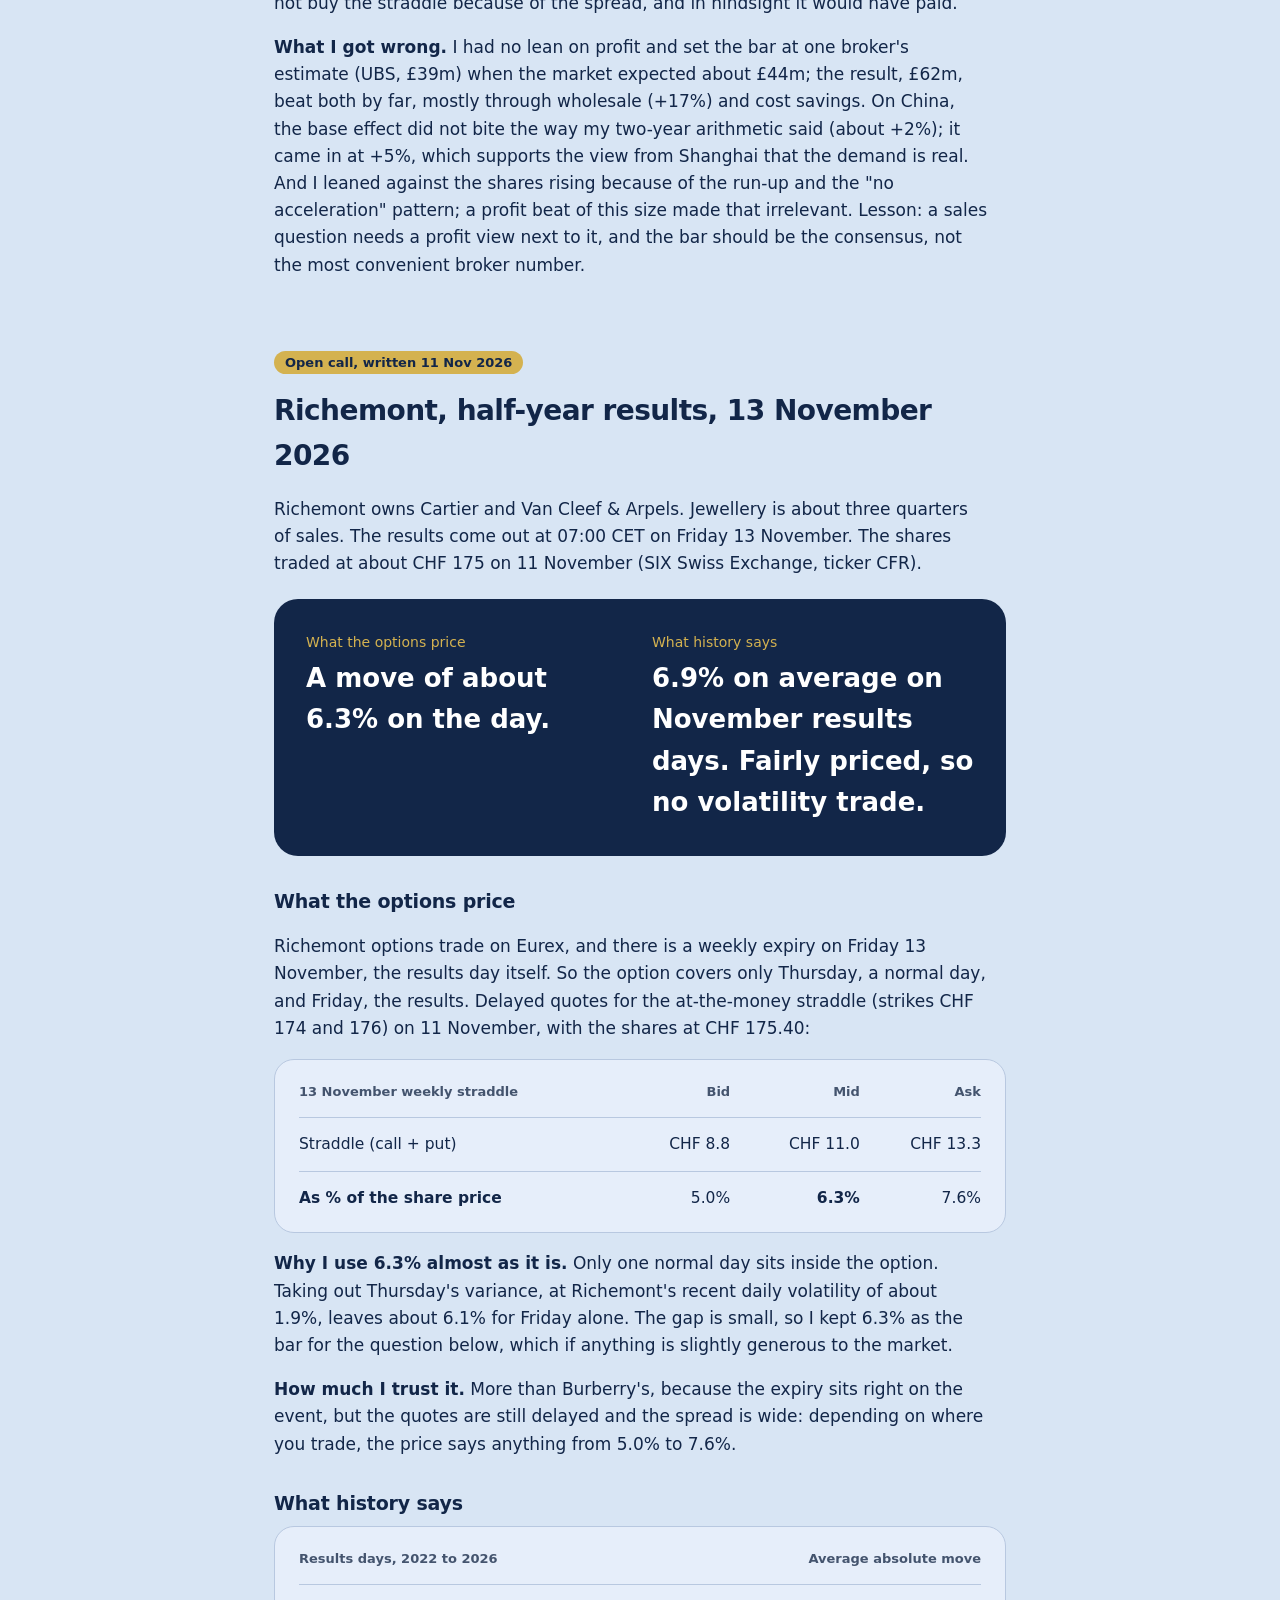
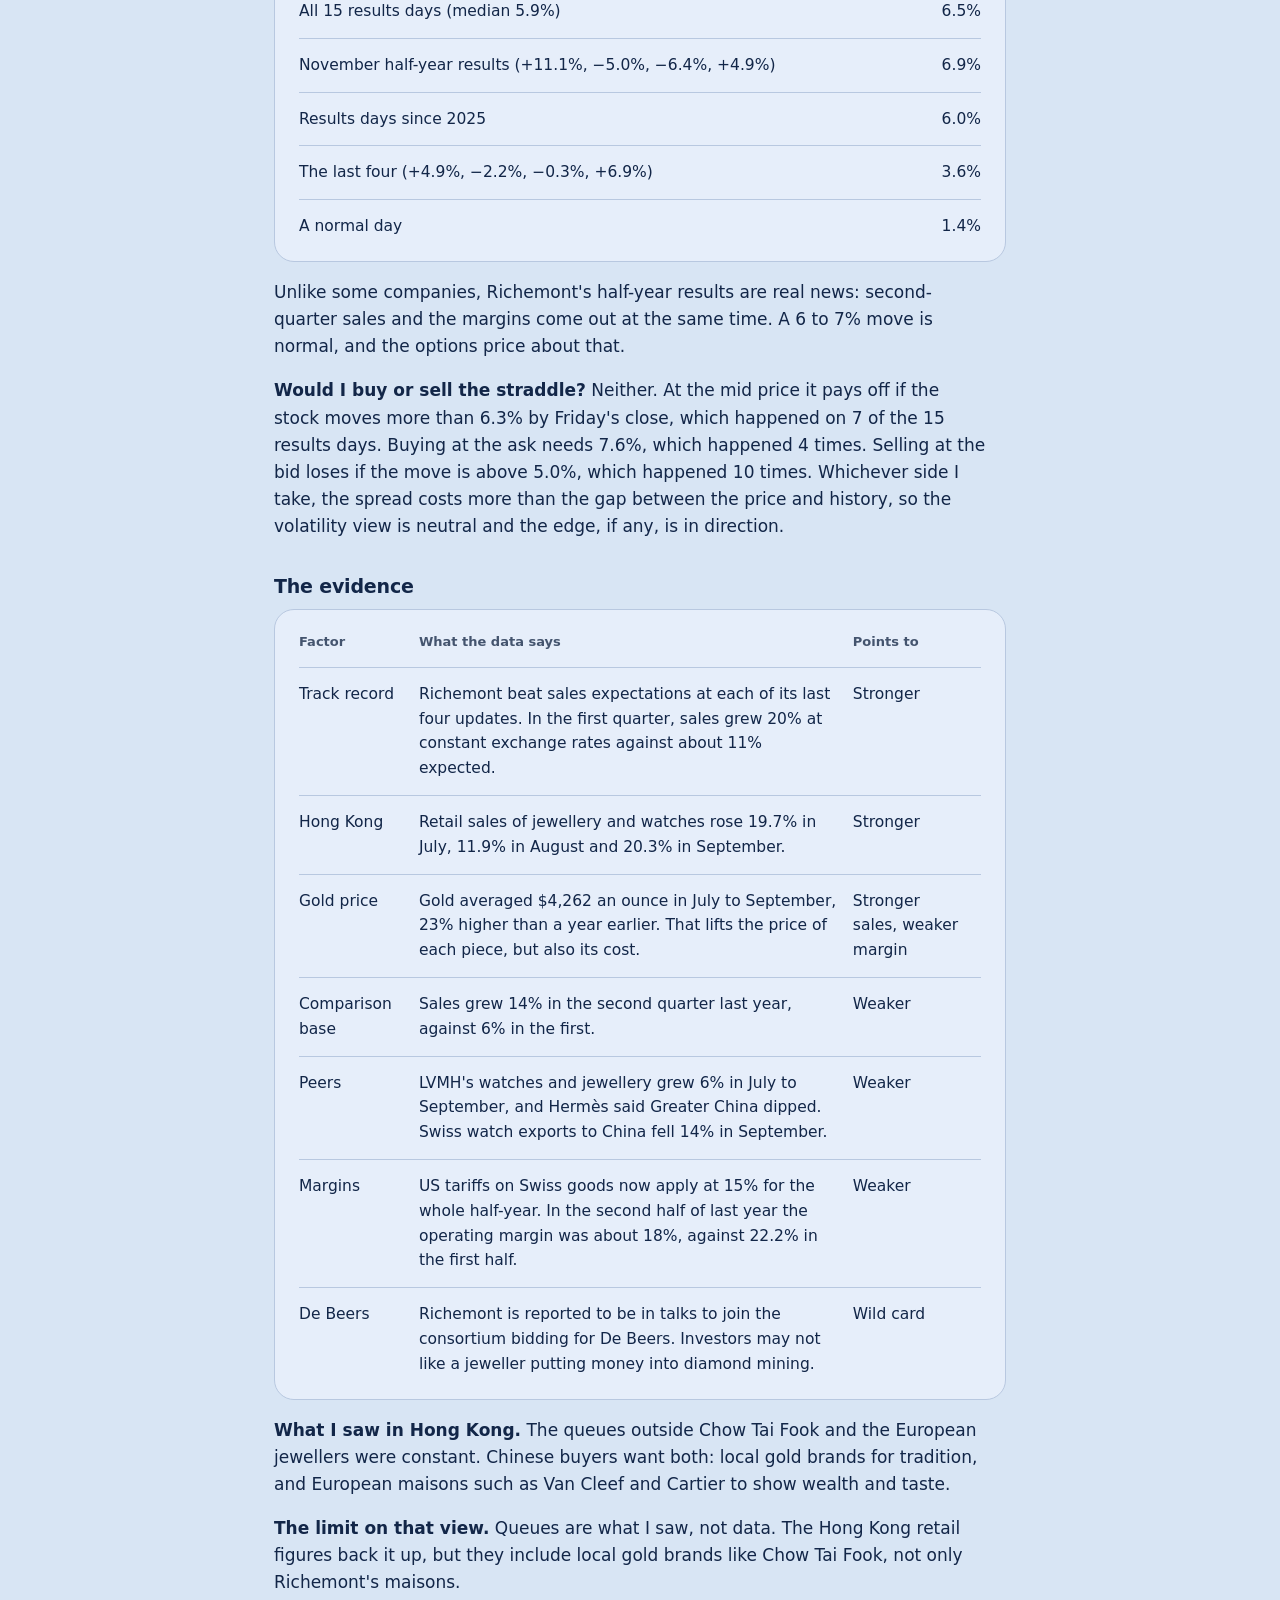
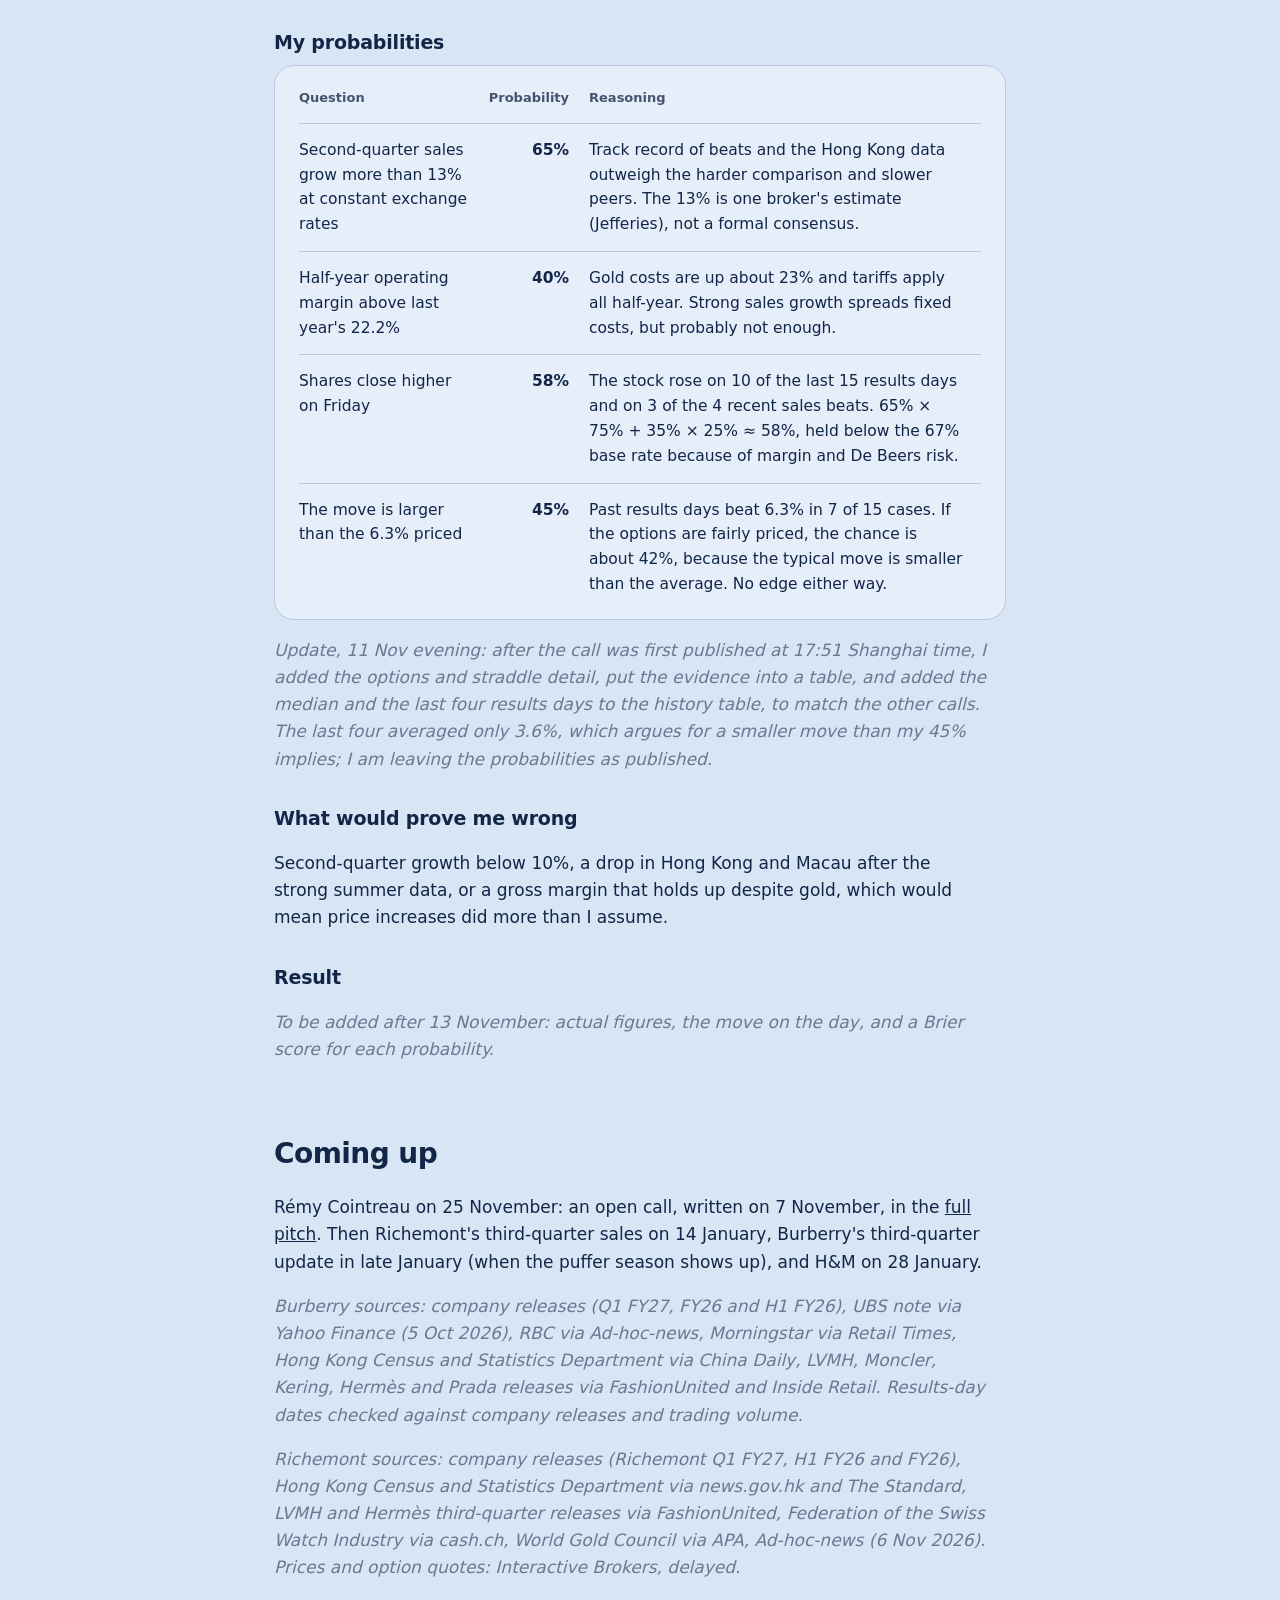
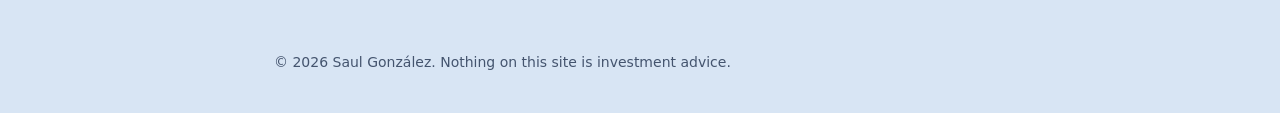
==== commit 0af5942c: "Event book: score the Burberry call (Brier 0.23) Co-Authored-By: Claude Opus 5.5 <noreply@anthropic." ====
--- a/projects/event-book.html
+++ b/projects/event-book.html
@@ -7,7 +7,7 @@
   <meta name="description" content="Probabilities written before company results, compared with what the options market priced, and scored after.">
   <link rel="preconnect" href="https://rsms.me/">
   <link rel="stylesheet" href="https://rsms.me/inter/inter.css">
-  <link rel="stylesheet" href="../style.css?v=20261111a">
+  <link rel="stylesheet" href="../style.css?v=20261112a">
 </head>
 <body>
 <div class="wrap">
@@ -31,8 +31,8 @@
   </div>
 
   <div class="p-meta">
-    <div><b>3 open</b>Burberry, Richemont, Rémy Cointreau</div>
-    <div><b>0 scored</b>Calls with a result</div>
+    <div><b>2 open</b>Richemont, Rémy Cointreau</div>
+    <div><b>1 scored</b>Burberry: Brier 0.23</div>
     <div><b>Brier score</b>How I score probabilities</div>
   </div>
 
@@ -44,7 +44,7 @@
   </section>
 
   <section class="block" aria-labelledby="brby-h">
-    <span class="tag gold">Open call, written 11 Nov 2026</span>
+    <span class="tag gold">Scored 13 Nov: Brier 0.23. Written 11 Nov 2026</span>
     <h2 id="brby-h" style="margin-top:14px">Burberry, half-year results, 12 November 2026</h2>
     <p>Burberry is two years into a turnaround under its CEO, Joshua Schulman. The results come out at 07:00 London time on Thursday 12 November and cover the six months to late September. The key new number is comparable store sales for July to September, the second quarter of its financial year. The shares traded at about 1,094p on 11 November (London Stock Exchange, ticker BRBY).</p>
 
@@ -128,8 +128,24 @@
     <h3 class="sub-h">What would prove me wrong</h3>
     <p>Second-quarter growth of 6% or more with China still near 9%, which would mean the base effect did not bite. Or Europe back to growth, which would mean the tourist slowdown is over.</p>
 
-    <h3 class="sub-h">Result</h3>
-    <p class="pending">To be added after 12 November: actual figures, the move on the day, and a Brier score for each probability.</p>
+    <h3 class="sub-h">Result, scored 13 November</h3>
+    <p>Burberry beat on sales and, by a wide margin, on profit. Second-quarter comparable store sales grew 4% (Americas +11%, Greater China +5%, Asia Pacific +3%, Europe and Middle East −2%). Half-year adjusted operating profit was £62m, against £19m a year earlier and about £44m expected; wholesale grew 17%. The shares closed at 1,180.5p, up 8.0% from 1,093.0p, against the 4.6% the options priced.</p>
+    <div class="table-card">
+      <table>
+        <thead><tr><th>Question</th><th class="num">My probability</th><th class="num">What happened</th><th class="num">Brier score</th></tr></thead>
+        <tbody>
+          <tr><td>Second-quarter comparable store sales grow 5% or more</td><td class="num">35%</td><td class="num">No, +4%</td><td class="num">0.12</td></tr>
+          <tr><td>Greater China comparable store sales grow 5% or more</td><td class="num">50%</td><td class="num">Yes, +5%</td><td class="num">0.25</td></tr>
+          <tr><td>Half-year adjusted operating profit above £39m</td><td class="num">50%</td><td class="num">Yes, £62m</td><td class="num">0.25</td></tr>
+          <tr><td>Shares close higher on Thursday</td><td class="num">45%</td><td class="num">Yes, +8.0%</td><td class="num">0.30</td></tr>
+          <tr><td>The move is larger than the 4.6% priced</td><td class="num">55%</td><td class="num">Yes, 8.0%</td><td class="num">0.20</td></tr>
+          <tr><td><b>Average</b></td><td class="num"></td><td class="num"></td><td class="num"><b>0.23</b></td></tr>
+        </tbody>
+      </table>
+    </div>
+    <p><b>Verdict: slightly better than a coin flip (0.23 against 0.25), and for partly the wrong reasons.</b></p>
+    <p><b>What I got right.</b> Group sales growth slowed from 5% to 4%, as the harder comparison base suggested. The options were too cheap: the stock moved 8.0% against 4.6% priced, in line with Burberry's history of large results-day moves. I did not buy the straddle because of the spread, and in hindsight it would have paid.</p>
+    <p><b>What I got wrong.</b> I had no lean on profit and set the bar at one broker's estimate (UBS, £39m) when the market expected about £44m; the result, £62m, beat both by far, mostly through wholesale (+17%) and cost savings. On China, the base effect did not bite the way my two-year arithmetic said (about +2%); it came in at +5%, which supports the view from Shanghai that the demand is real. And I leaned against the shares rising because of the run-up and the "no acceleration" pattern; a profit beat of this size made that irrelevant. Lesson: a sales question needs a profit view next to it, and the bar should be the consensus, not the most convenient broker number.</p>
   </section>
 
   <section class="block" aria-labelledby="cfr-h">
--- a/style.css
+++ b/style.css
@@ -77,7 +77,7 @@
 .grid { display: grid; grid-template-columns: 1.3fr 1fr; gap: 20px; margin-bottom: 96px; }
 .card { background: var(--surface); border: 1px solid var(--line); border-radius: 24px; padding: 30px; display: flex; flex-direction: column; text-decoration: none; transition: border-color .15s; }
 a.card:hover { border-color: var(--accent); }
-.card.feature { grid-row: span 2; background: var(--ink); color: #fff; border: 0; }
+.card.feature { grid-row: span 3; background: var(--ink); color: #fff; border: 0; }
 .tag { align-self: flex-start; font-size: 13px; font-weight: 600; padding: 4px 11px; border-radius: 999px; background: var(--accent-soft); color: var(--accent); margin-bottom: 18px; }
 .card.feature .tag { background: var(--gold); color: var(--ink); }
 .tag.gold { background: var(--gold); color: var(--ink); }
@@ -154,3 +154,83 @@
 }
 
 .num:not(:last-child) { padding-right: 20px; }
+
+/* News triage page */
+.note { color: var(--muted); font-size: 15px; margin: 4px 0 0; }
+.subnav { position: sticky; top: 0; z-index: 5; display: flex; gap: 6px; flex-wrap: wrap; padding: 12px 0; margin: -20px 0 36px; background: rgba(216, 229, 244, .92); backdrop-filter: blur(8px); -webkit-backdrop-filter: blur(8px); border-bottom: 1px solid var(--line); }
+.subnav a { text-decoration: none; font-size: 14px; font-weight: 600; color: var(--muted); padding: 7px 14px; border-radius: 999px; }
+.subnav a:hover { color: var(--accent); }
+.subnav a.on { background: var(--ink); color: #fff; }
+.block[id] { scroll-margin-top: 72px; }
+
+.flow { list-style: none; padding: 0; margin: 8px 0 28px; display: grid; grid-template-columns: repeat(4, 1fr); gap: 12px; counter-reset: none; }
+.flow li { background: var(--surface); border: 1px solid var(--line); border-radius: 18px; padding: 18px 16px; font-size: 14.5px; line-height: 1.5; color: var(--muted); max-width: none; }
+.flow b { display: block; font-family: var(--display); font-size: 17px; color: var(--ink); margin: 10px 0 4px; }
+.flow .n { display: inline-grid; place-items: center; width: 28px; height: 28px; border-radius: 50%; background: var(--accent); color: #fff; font-weight: 700; font-size: 14px; }
+
+.funnel { margin: 0 0 22px; }
+.f-row, .b-row { display: grid; grid-template-columns: 190px 1fr 70px; gap: 14px; align-items: center; padding: 6px 0; font-size: 15px; }
+.b-row { grid-template-columns: 130px 1fr; }
+.f-row b { text-align: right; font-variant-numeric: tabular-nums; }
+.f-bar { height: 12px; background: var(--surface); border-radius: 999px; overflow: hidden; border: 1px solid var(--line); }
+.f-bar i { display: block; height: 100%; background: var(--accent); border-radius: 999px; }
+.b-bar { display: flex; height: 30px; border-radius: 10px; overflow: hidden; background: var(--surface); border: 1px solid var(--line); font-size: 13px; font-weight: 600; }
+.b-bar i { display: flex; align-items: center; justify-content: center; font-style: normal; white-space: nowrap; overflow: hidden; }
+.b-bar .up { background: var(--accent); color: #fff; }
+.b-bar .none { background: var(--accent-soft); color: var(--ink); }
+.b-bar .down { background: var(--ink); color: #fff; }
+.b-bar.empty { align-items: center; padding: 0 12px; color: var(--muted); font-weight: 500; font-style: italic; }
+
+.filters { display: flex; flex-wrap: wrap; gap: 10px; align-items: center; margin: 18px 0 14px; }
+.filters input, .filters select { font: inherit; font-size: 15px; padding: 9px 14px; border-radius: 999px; border: 1px solid var(--line); background: var(--surface); color: var(--ink); }
+.filters input { flex: 1 1 200px; }
+.chips { display: flex; flex-wrap: wrap; gap: 6px; }
+.chips button { font: inherit; font-size: 14px; font-weight: 600; padding: 8px 14px; border-radius: 999px; border: 1px solid var(--line); background: var(--surface); color: var(--muted); cursor: pointer; }
+.chips button:hover { border-color: var(--accent); color: var(--accent); }
+.chips button[aria-pressed="true"] { background: var(--ink); border-color: var(--ink); color: #fff; }
+.chips.seg { margin: 14px 0 14px; }
+
+.calls { list-style: none; padding: 0; margin: 0 0 16px; display: grid; gap: 6px; }
+.call { display: grid; grid-template-columns: 120px 1fr 104px 124px; gap: 16px; align-items: start; background: var(--surface); border: 1px solid var(--line); border-radius: 14px; padding: 11px 16px; max-width: none !important; }
+.call.empty { display: block; color: var(--muted); font-style: italic; }
+.c-meta b { display: block; font-size: 14.5px; }
+.c-meta span, .why, .c-call small { display: block; font-size: 12.5px; color: var(--muted); }
+.c-body a { font-weight: 600; font-size: 15.5px; text-decoration: none; line-height: 1.35; }
+.c-body a:hover { color: var(--accent); }
+.why { margin-top: 4px; }
+.c-call span { display: inline-block; font-size: 13px; font-weight: 700; padding: 4px 10px; border-radius: 999px; background: var(--accent-soft); color: var(--accent); white-space: nowrap; }
+.c-call.down span { background: var(--ink); color: #fff; }
+.c-call.up span { background: var(--accent); color: #fff; }
+.c-call.quiet span { background: transparent; border: 1px solid var(--line); color: var(--muted); }
+.c-call small { margin-top: 4px; }
+.out { display: inline-block; font-size: 13px; font-weight: 700; padding: 4px 10px; border-radius: 999px; white-space: nowrap; }
+.out.pending { color: #6a7893; font-style: italic; font-weight: 500; padding-left: 0; }
+.out.ok { background: var(--gold); color: var(--ink); }
+.out.no { background: transparent; border: 1px solid var(--muted); color: var(--muted); }
+.more-btn { margin-top: 4px; }
+
+@media (max-width: 860px) {
+  .flow { grid-template-columns: 1fr 1fr; }
+  .call { grid-template-columns: 1fr auto; }
+  .c-meta { grid-column: 1 / -1; display: flex; gap: 10px; align-items: baseline; }
+  .c-meta b { display: inline; }
+  .c-body { grid-column: 1 / -1; }
+  .f-row { grid-template-columns: 1fr 1fr 60px; }
+}
+
+/* News triage: days in the live feed */
+.days { display: grid; gap: 10px; }
+.day { background: transparent; border: 1px solid var(--line); border-radius: 18px; }
+.day[open] { background: rgba(230, 238, 250, .45); }
+.day summary { list-style: none; cursor: pointer; display: flex; flex-wrap: wrap; align-items: center; gap: 8px 14px; padding: 14px 18px; border-radius: 18px; }
+.day summary::-webkit-details-marker { display: none; }
+.day summary::before { content: "▸"; color: var(--accent); font-size: 14px; transition: transform .15s; }
+.day[open] summary::before { transform: rotate(90deg); }
+.day summary:hover { background: var(--surface); }
+.day summary b { font-family: var(--display); font-size: 17px; }
+.d-meta { color: var(--muted); font-size: 14px; }
+.d-score { margin-left: auto; font-size: 13px; font-weight: 700; padding: 4px 11px; border-radius: 999px; background: var(--gold); color: var(--ink); }
+.d-score.wait { background: transparent; border: 1px solid var(--line); color: var(--muted); font-weight: 600; }
+.day .calls { padding: 0 10px; }
+.day .more-btn { margin: 0 10px 14px; }
+@media (prefers-reduced-motion: reduce) { .day summary::before { transition: none; } }
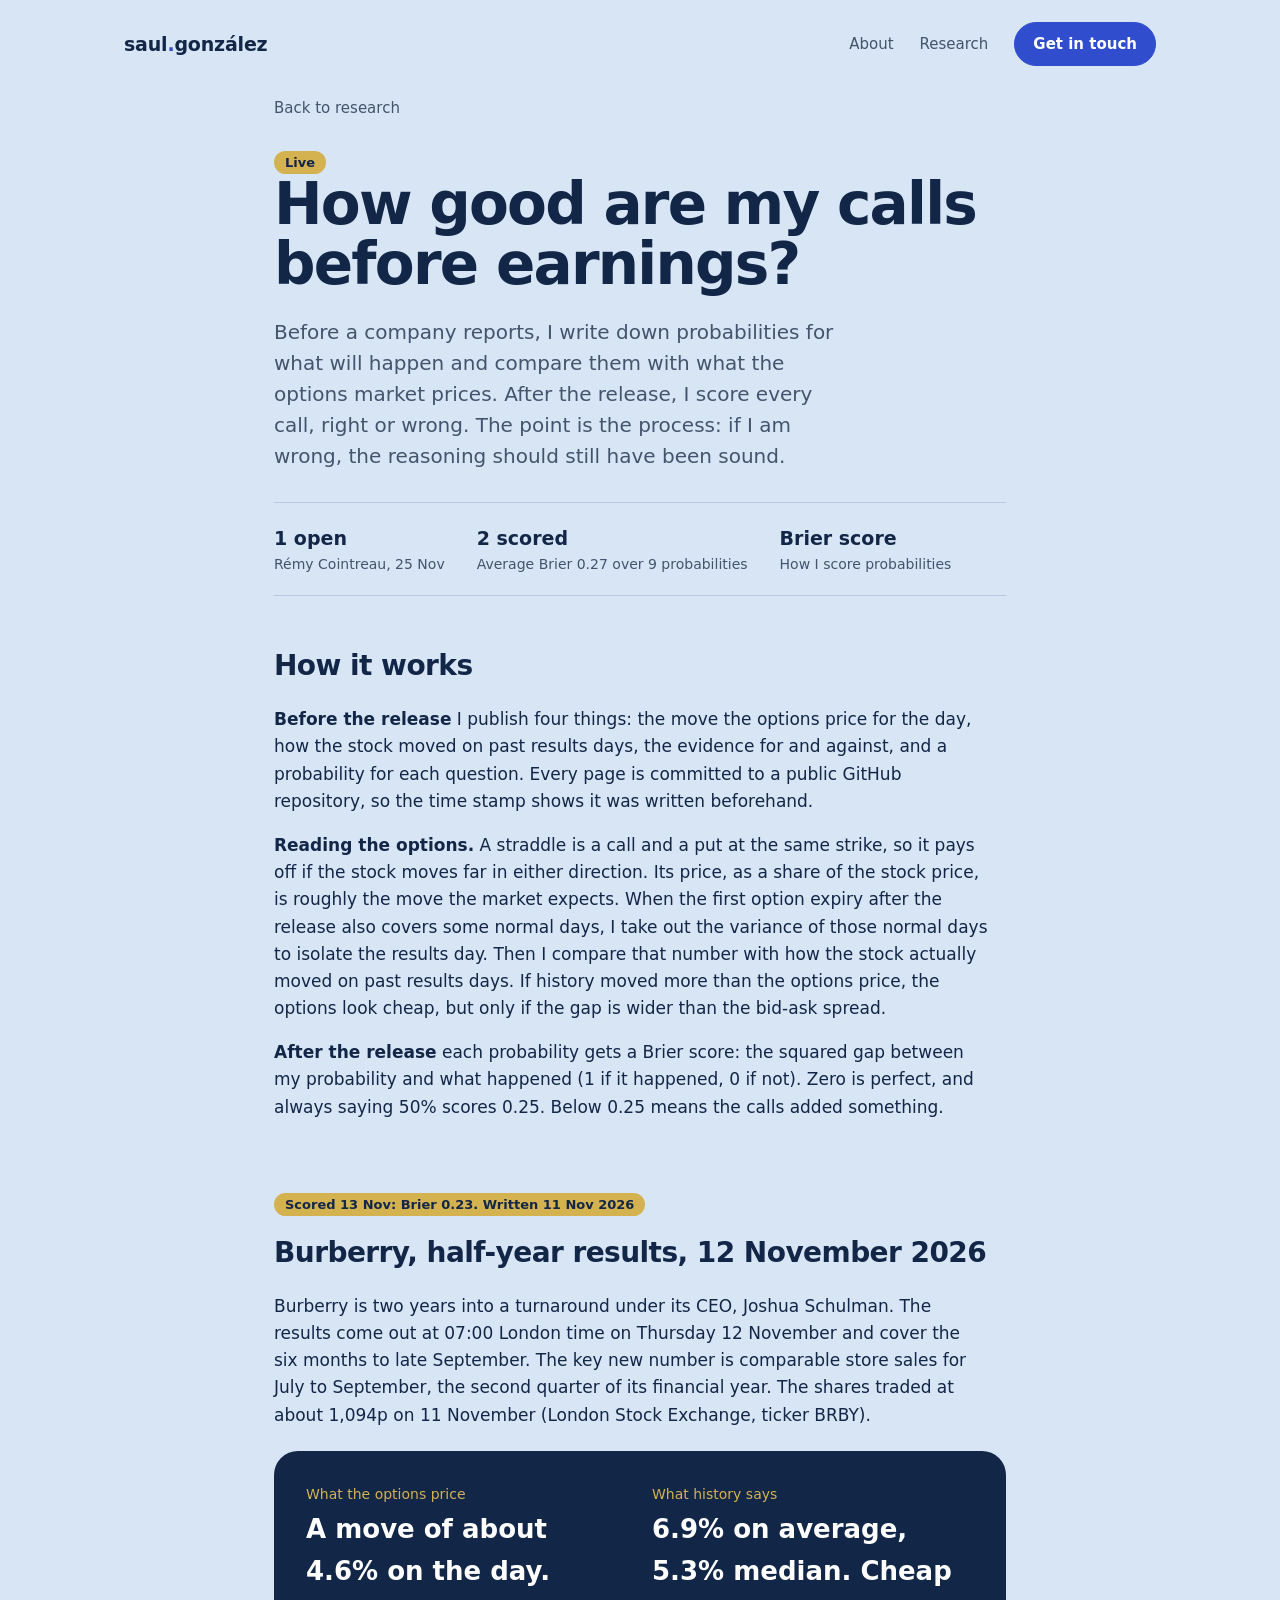
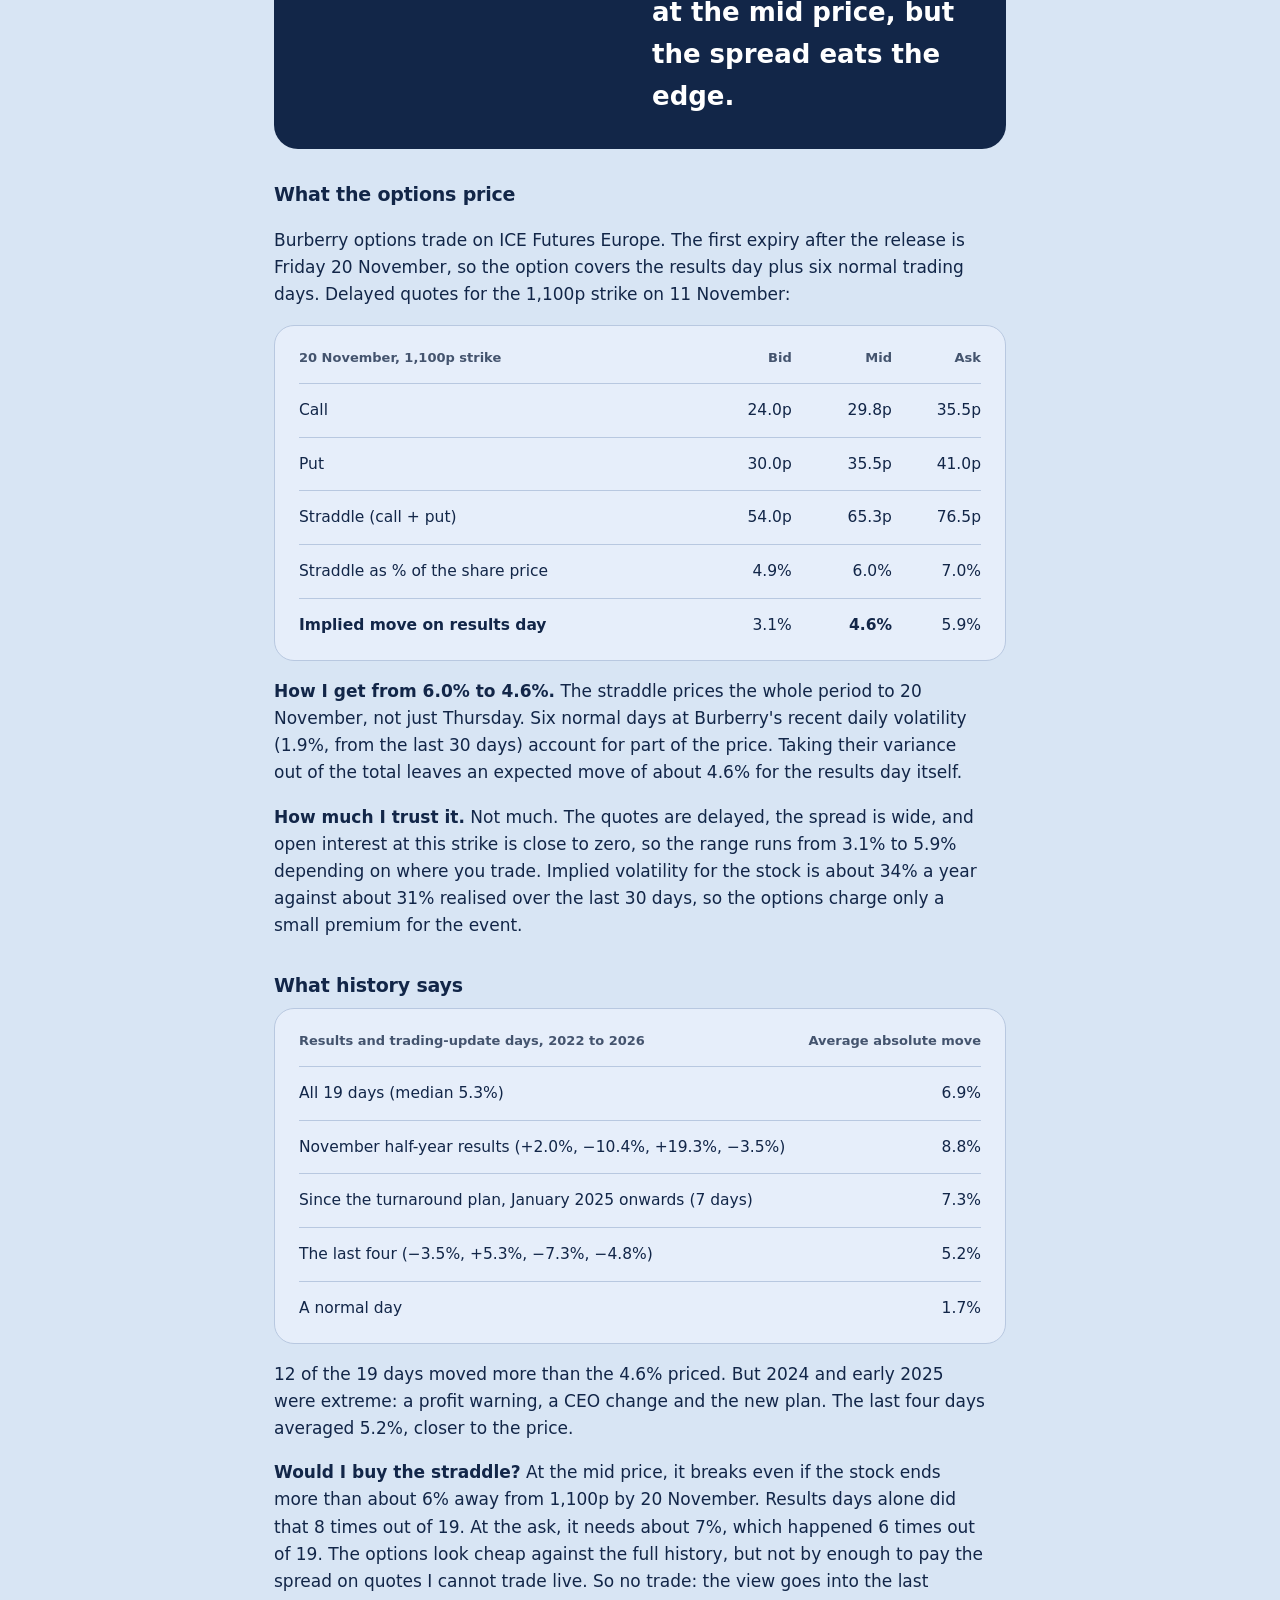
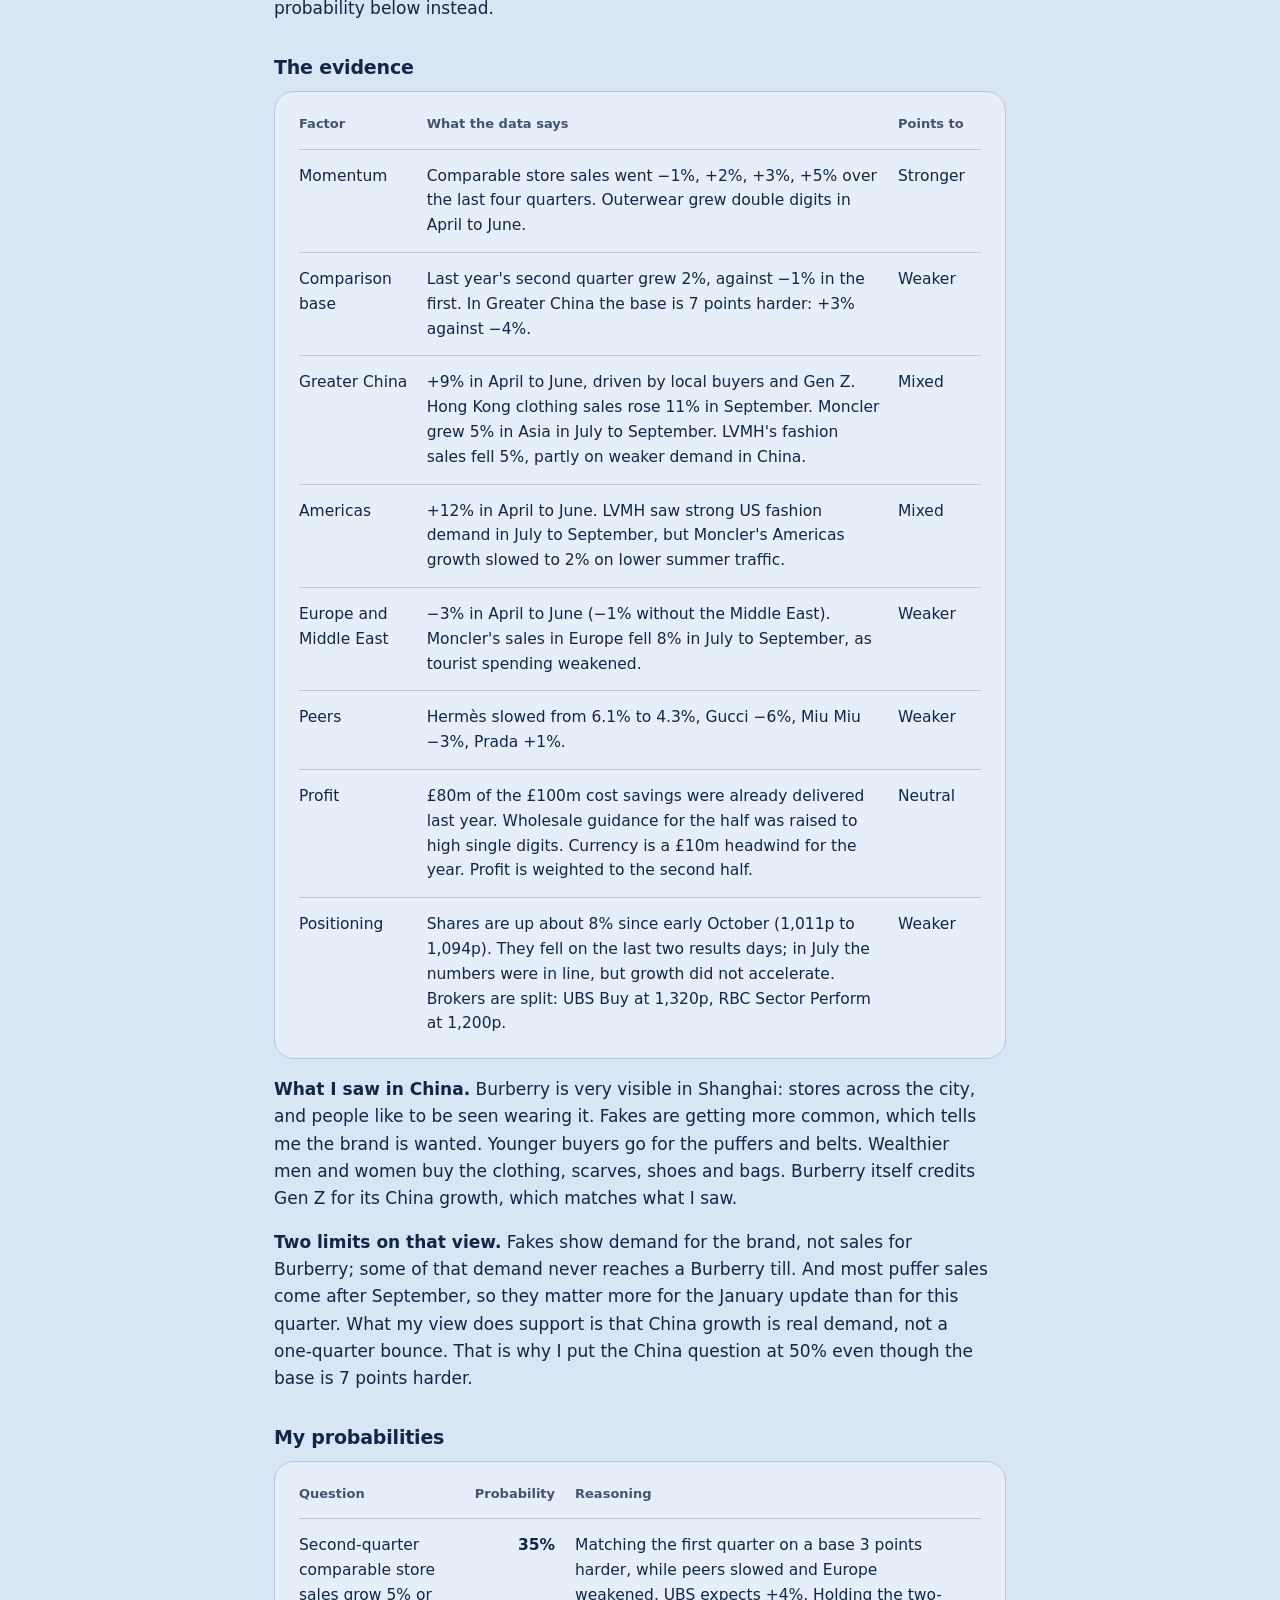
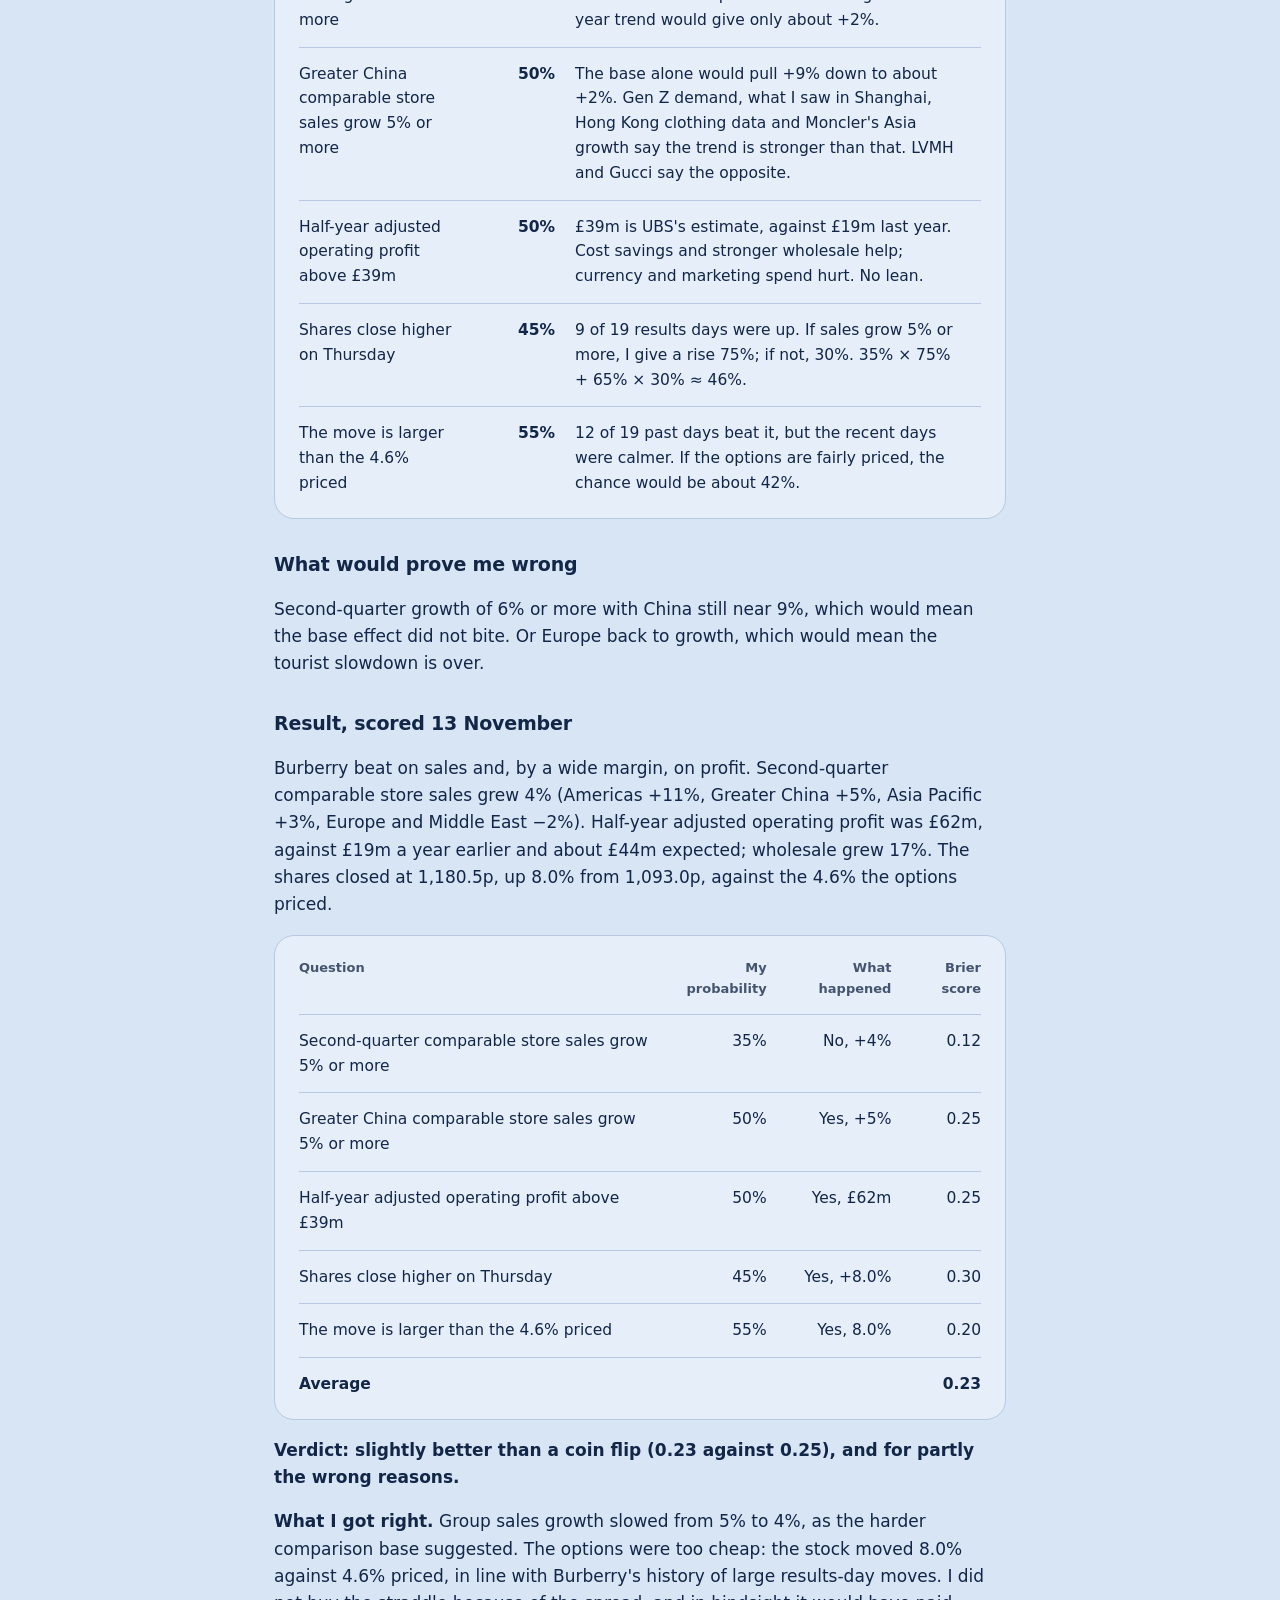
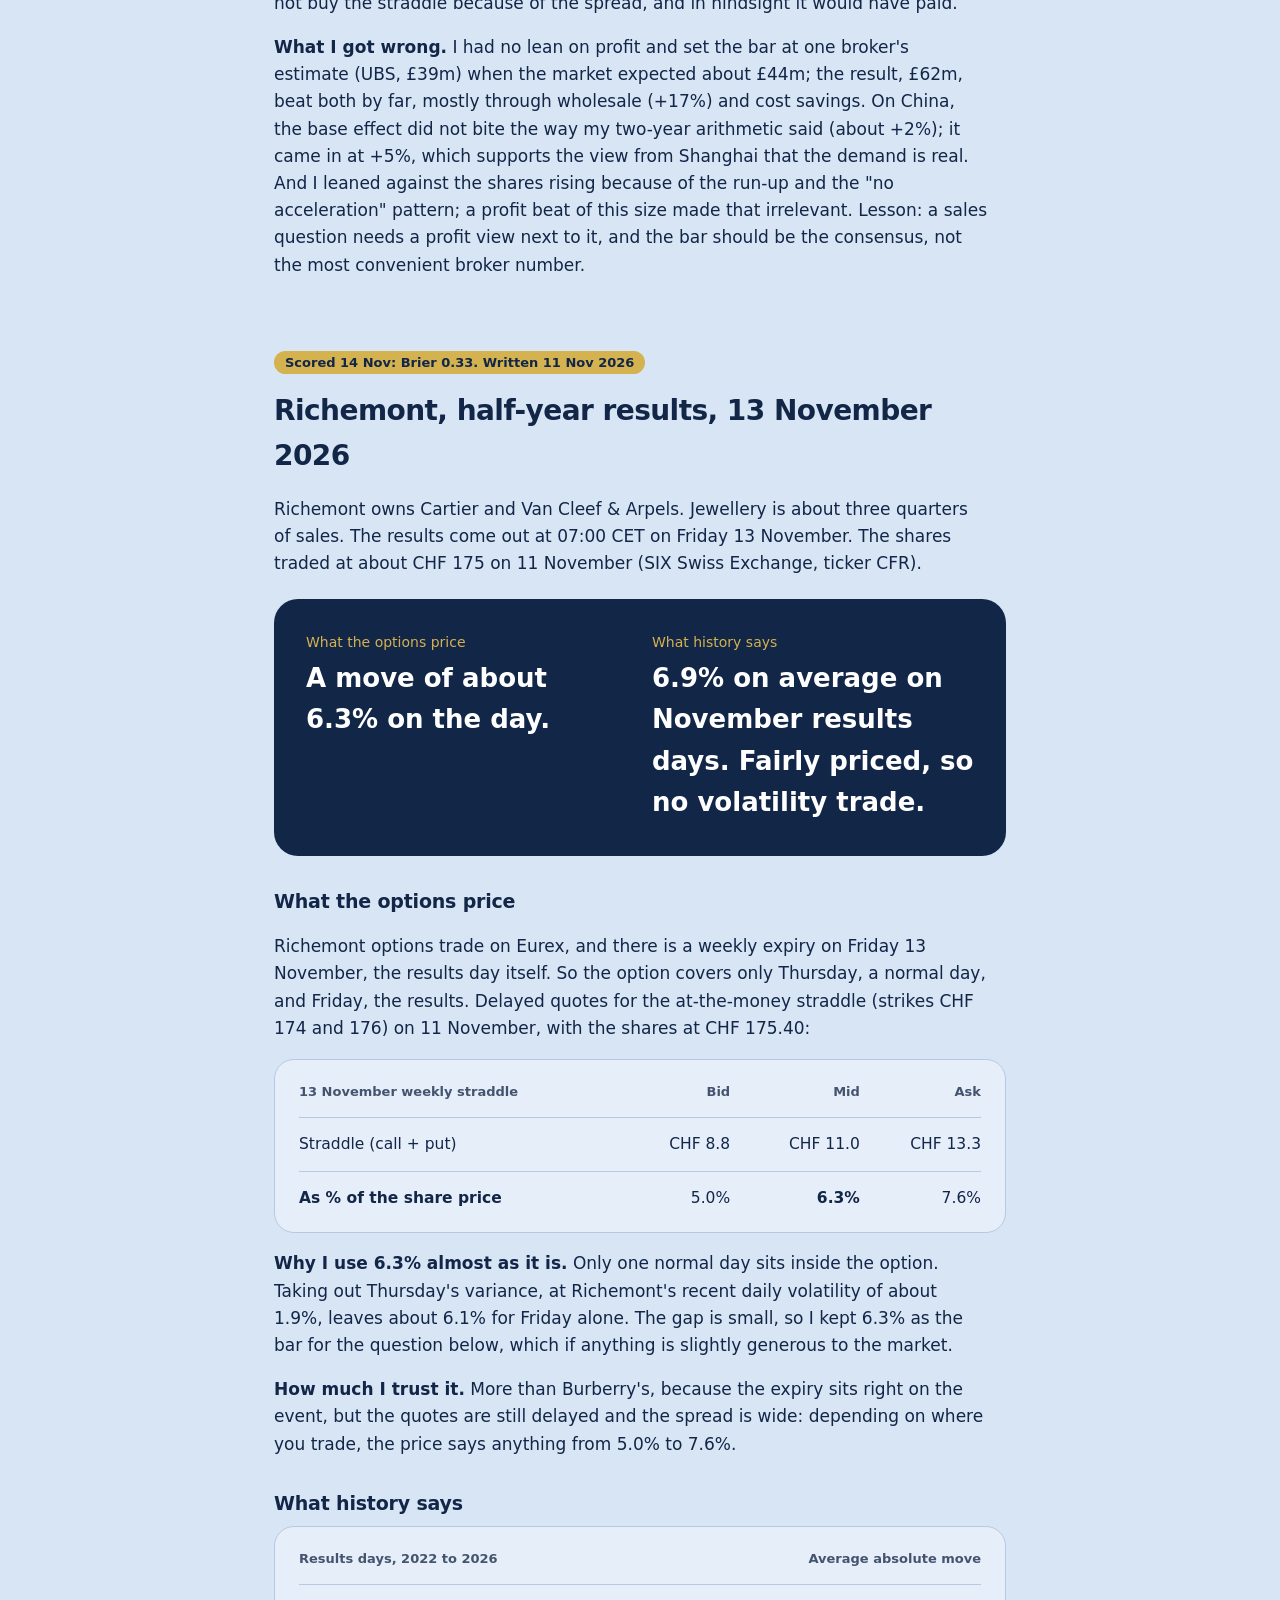
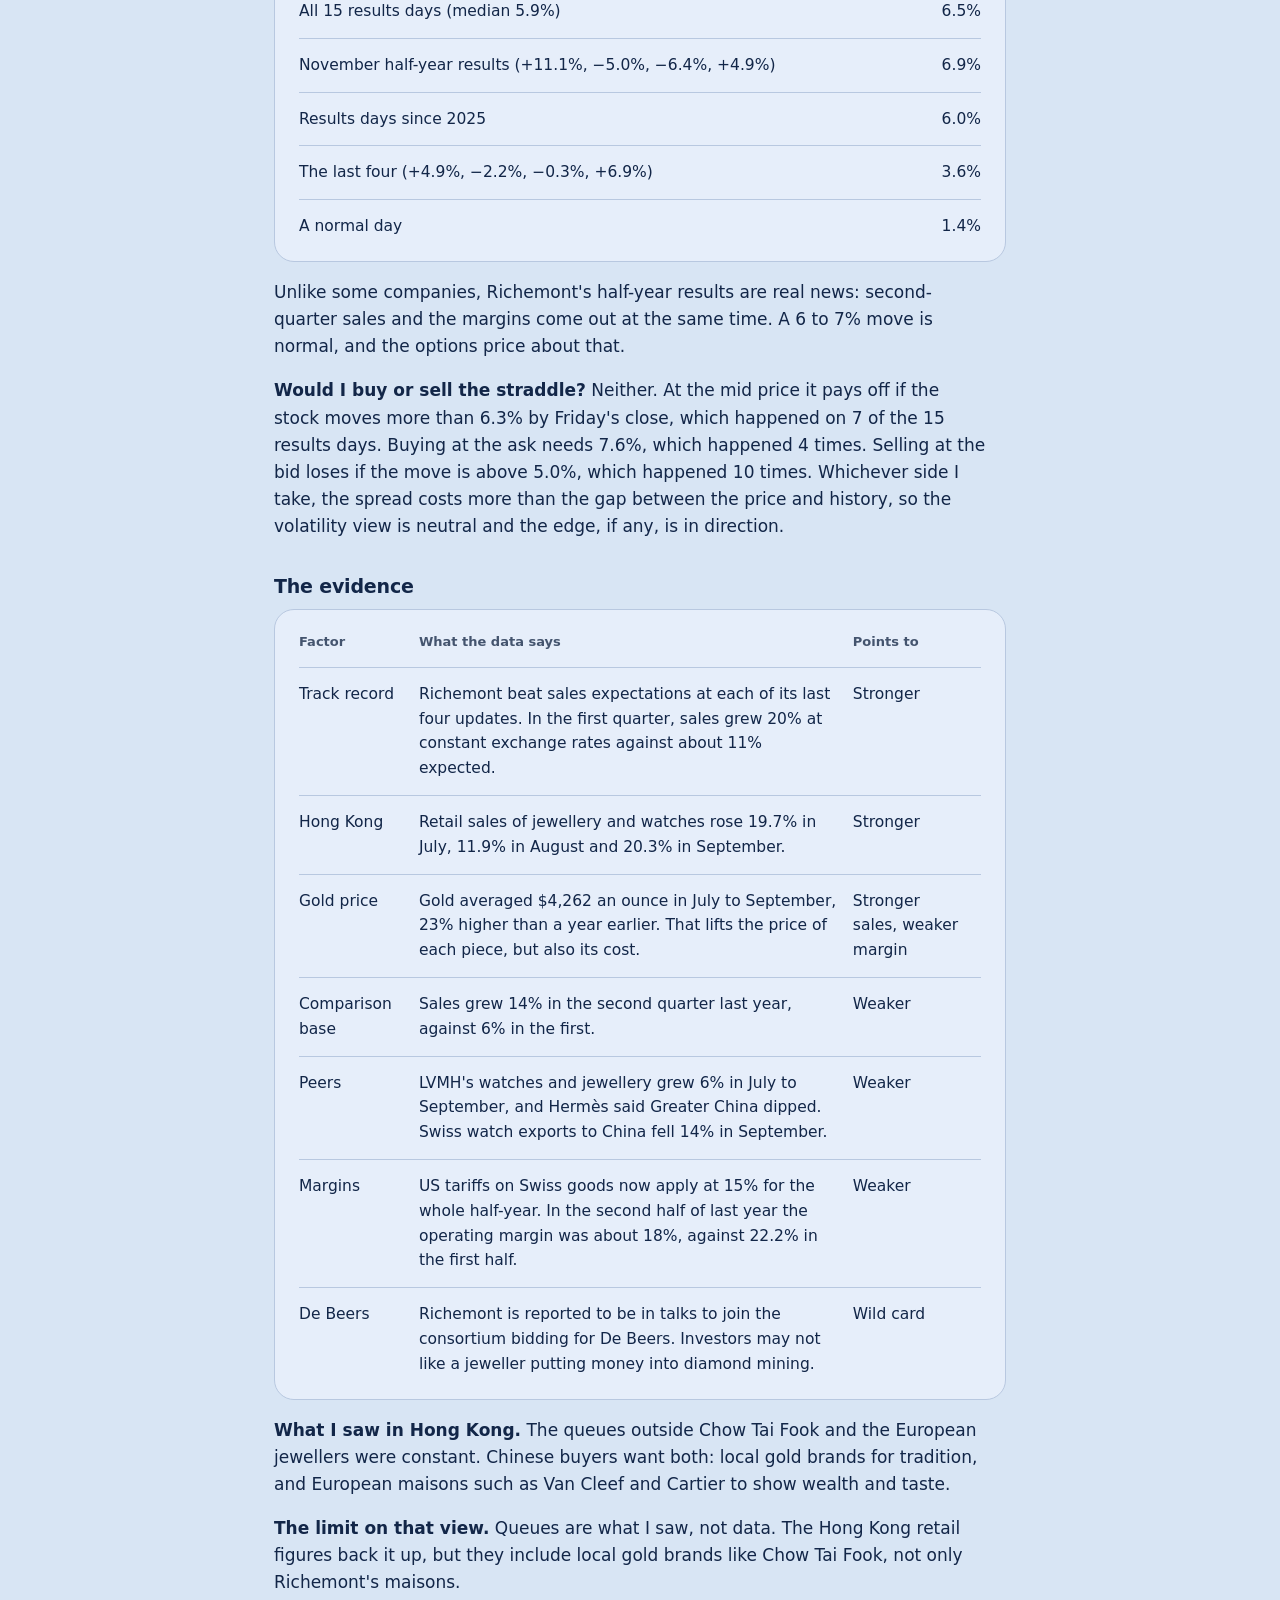
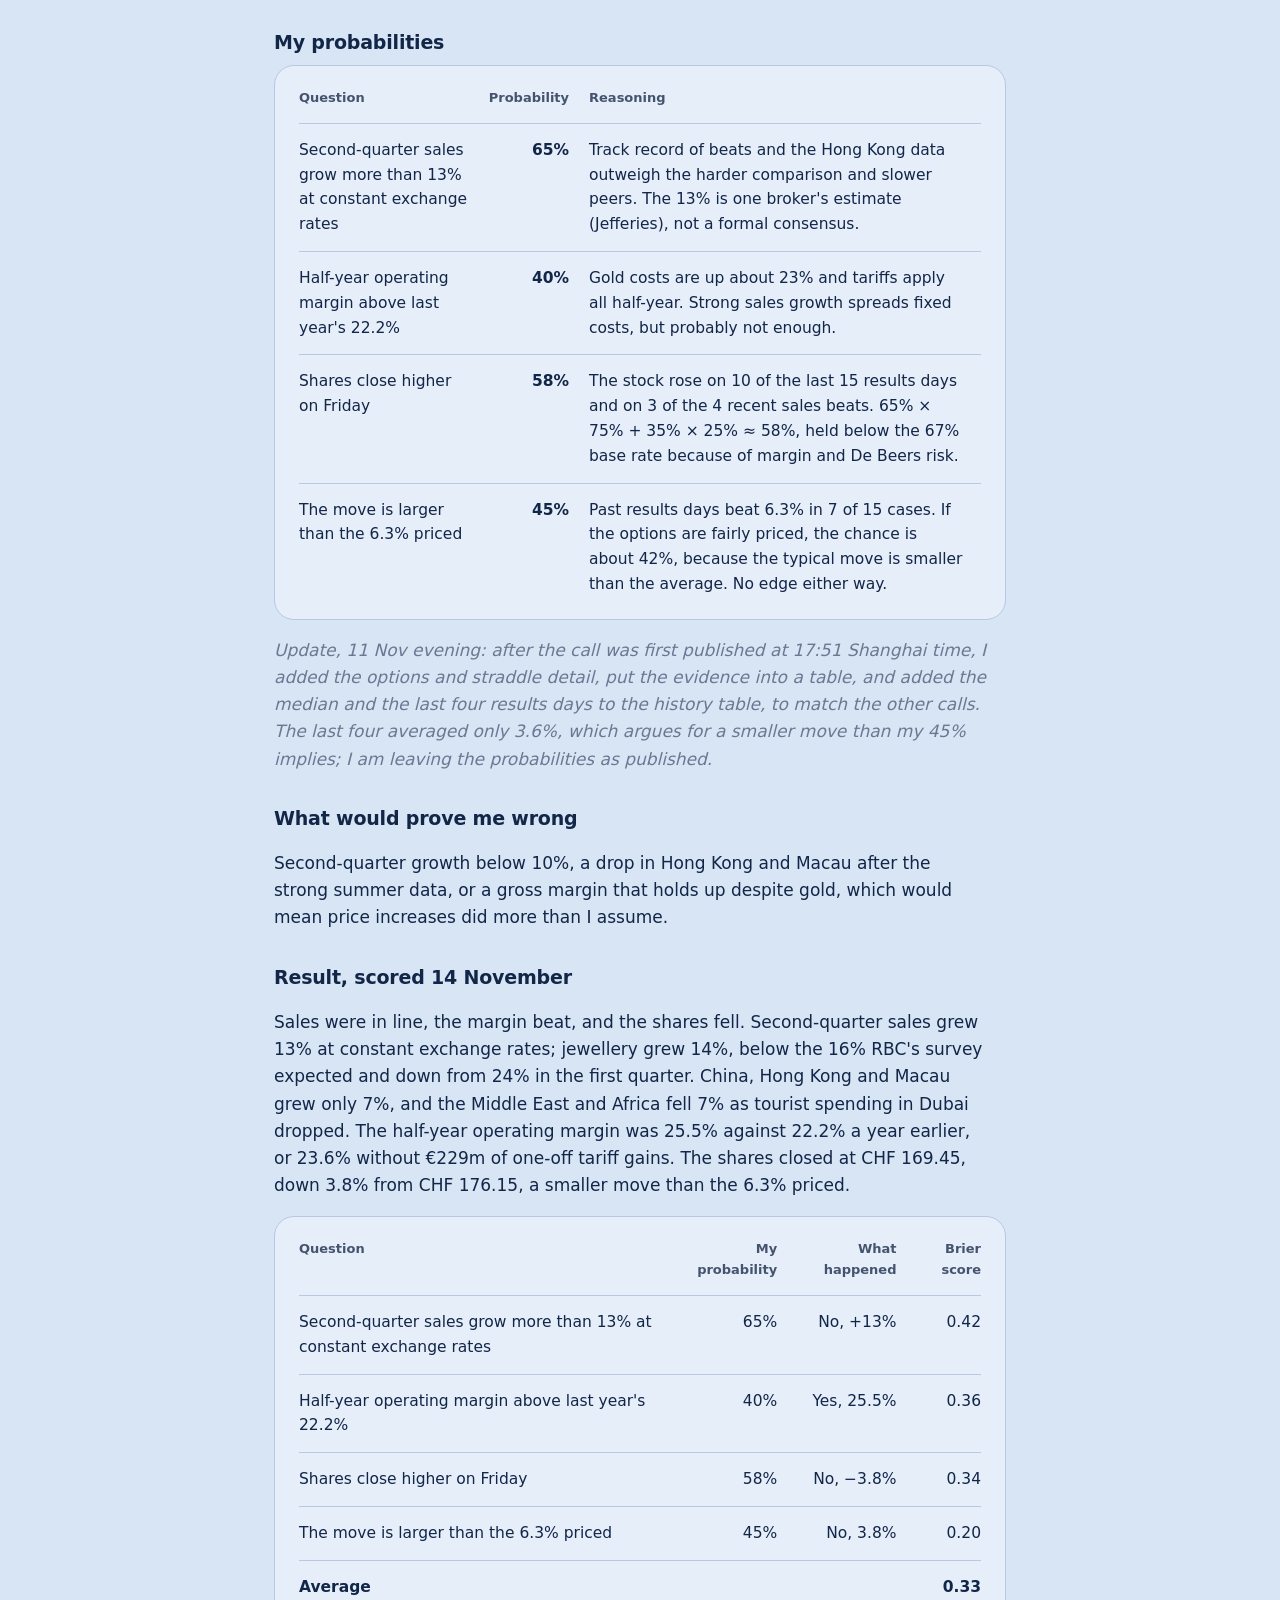
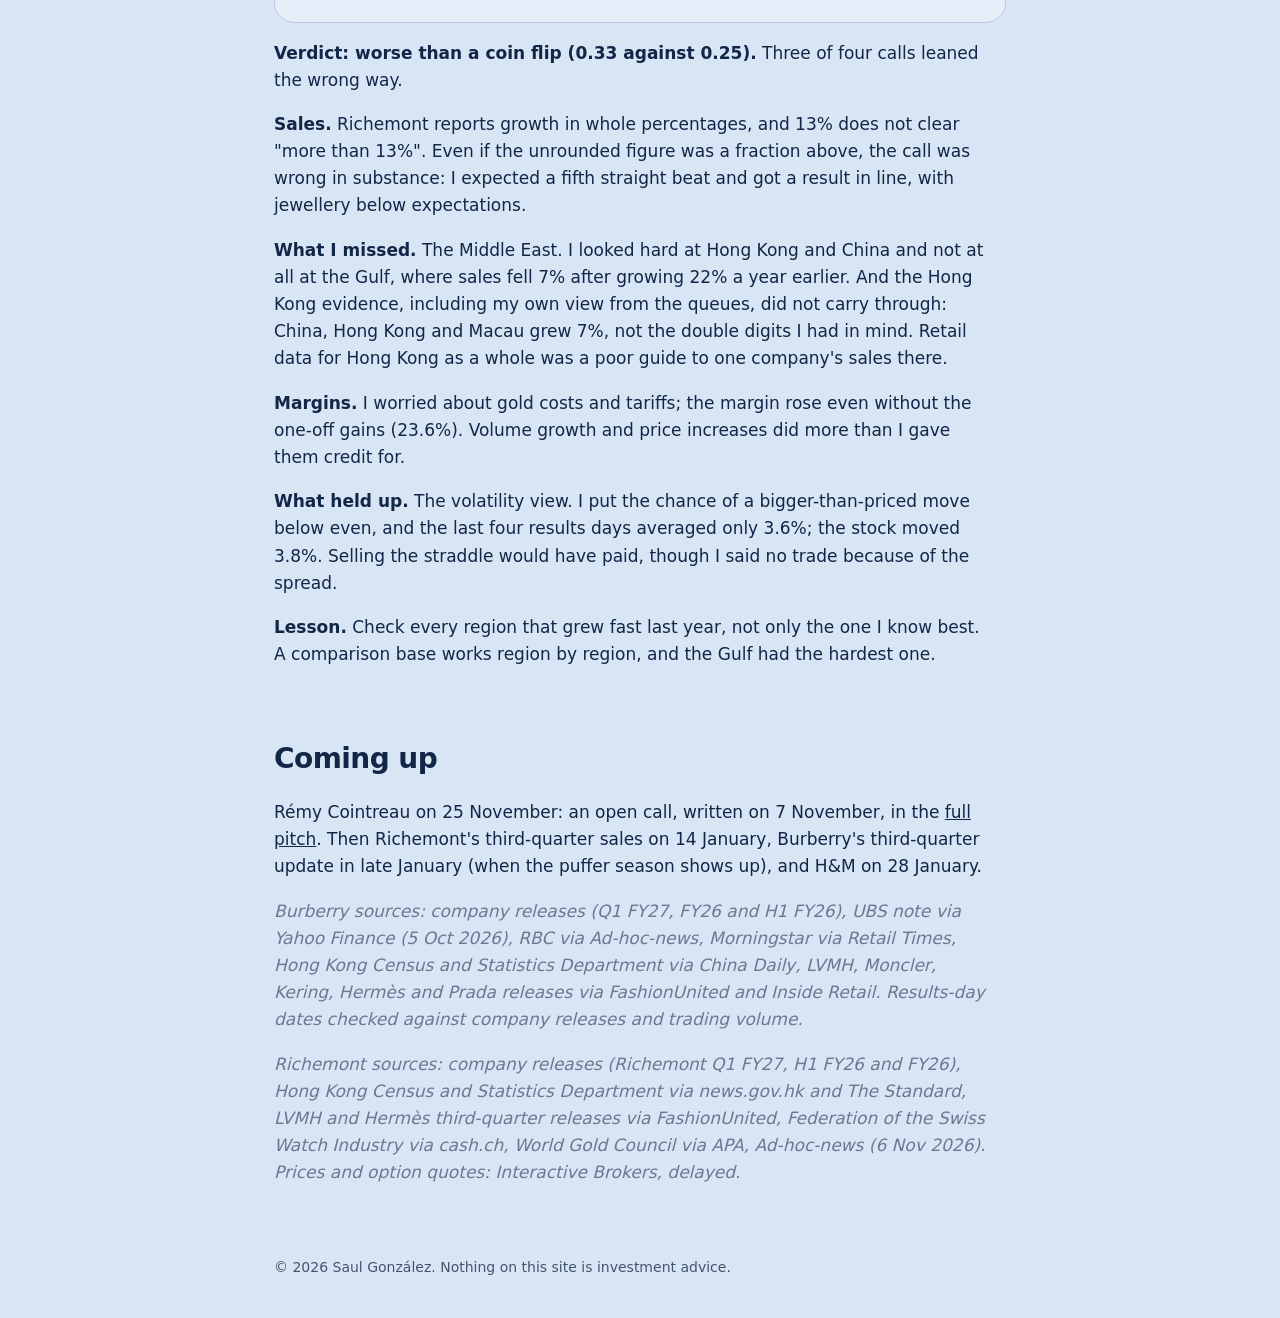
==== commit 9e796919: "Event book: score the Richemont call (Brier 0.33) Co-Authored-By: Claude Opus 5.5 <noreply@anthropic" ====
--- a/projects/event-book.html
+++ b/projects/event-book.html
@@ -31,8 +31,8 @@
   </div>
 
   <div class="p-meta">
-    <div><b>2 open</b>Richemont, Rémy Cointreau</div>
-    <div><b>1 scored</b>Burberry: Brier 0.23</div>
+    <div><b>1 open</b>Rémy Cointreau, 25 Nov</div>
+    <div><b>2 scored</b>Average Brier 0.27 over 9 probabilities</div>
     <div><b>Brier score</b>How I score probabilities</div>
   </div>
 
@@ -149,7 +149,7 @@
   </section>
 
   <section class="block" aria-labelledby="cfr-h">
-    <span class="tag gold">Open call, written 11 Nov 2026</span>
+    <span class="tag gold">Scored 14 Nov: Brier 0.33. Written 11 Nov 2026</span>
     <h2 id="cfr-h" style="margin-top:14px">Richemont, half-year results, 13 November 2026</h2>
     <p>Richemont owns Cartier and Van Cleef &amp; Arpels. Jewellery is about three quarters of sales. The results come out at 07:00 CET on Friday 13 November. The shares traded at about CHF 175 on 11 November (SIX Swiss Exchange, ticker CFR).</p>
 
@@ -230,8 +230,26 @@
     <h3 class="sub-h">What would prove me wrong</h3>
     <p>Second-quarter growth below 10%, a drop in Hong Kong and Macau after the strong summer data, or a gross margin that holds up despite gold, which would mean price increases did more than I assume.</p>
 
-    <h3 class="sub-h">Result</h3>
-    <p class="pending">To be added after 13 November: actual figures, the move on the day, and a Brier score for each probability.</p>
+    <h3 class="sub-h">Result, scored 14 November</h3>
+    <p>Sales were in line, the margin beat, and the shares fell. Second-quarter sales grew 13% at constant exchange rates; jewellery grew 14%, below the 16% RBC's survey expected and down from 24% in the first quarter. China, Hong Kong and Macau grew only 7%, and the Middle East and Africa fell 7% as tourist spending in Dubai dropped. The half-year operating margin was 25.5% against 22.2% a year earlier, or 23.6% without €229m of one-off tariff gains. The shares closed at CHF 169.45, down 3.8% from CHF 176.15, a smaller move than the 6.3% priced.</p>
+    <div class="table-card">
+      <table>
+        <thead><tr><th>Question</th><th class="num">My probability</th><th class="num">What happened</th><th class="num">Brier score</th></tr></thead>
+        <tbody>
+          <tr><td>Second-quarter sales grow more than 13% at constant exchange rates</td><td class="num">65%</td><td class="num">No, +13%</td><td class="num">0.42</td></tr>
+          <tr><td>Half-year operating margin above last year's 22.2%</td><td class="num">40%</td><td class="num">Yes, 25.5%</td><td class="num">0.36</td></tr>
+          <tr><td>Shares close higher on Friday</td><td class="num">58%</td><td class="num">No, −3.8%</td><td class="num">0.34</td></tr>
+          <tr><td>The move is larger than the 6.3% priced</td><td class="num">45%</td><td class="num">No, 3.8%</td><td class="num">0.20</td></tr>
+          <tr><td><b>Average</b></td><td class="num"></td><td class="num"></td><td class="num"><b>0.33</b></td></tr>
+        </tbody>
+      </table>
+    </div>
+    <p><b>Verdict: worse than a coin flip (0.33 against 0.25).</b> Three of four calls leaned the wrong way.</p>
+    <p><b>Sales.</b> Richemont reports growth in whole percentages, and 13% does not clear "more than 13%". Even if the unrounded figure was a fraction above, the call was wrong in substance: I expected a fifth straight beat and got a result in line, with jewellery below expectations.</p>
+    <p><b>What I missed.</b> The Middle East. I looked hard at Hong Kong and China and not at all at the Gulf, where sales fell 7% after growing 22% a year earlier. And the Hong Kong evidence, including my own view from the queues, did not carry through: China, Hong Kong and Macau grew 7%, not the double digits I had in mind. Retail data for Hong Kong as a whole was a poor guide to one company's sales there.</p>
+    <p><b>Margins.</b> I worried about gold costs and tariffs; the margin rose even without the one-off gains (23.6%). Volume growth and price increases did more than I gave them credit for.</p>
+    <p><b>What held up.</b> The volatility view. I put the chance of a bigger-than-priced move below even, and the last four results days averaged only 3.6%; the stock moved 3.8%. Selling the straddle would have paid, though I said no trade because of the spread.</p>
+    <p><b>Lesson.</b> Check every region that grew fast last year, not only the one I know best. A comparison base works region by region, and the Gulf had the hardest one.</p>
   </section>
 
   <section class="block" aria-labelledby="next-h">
